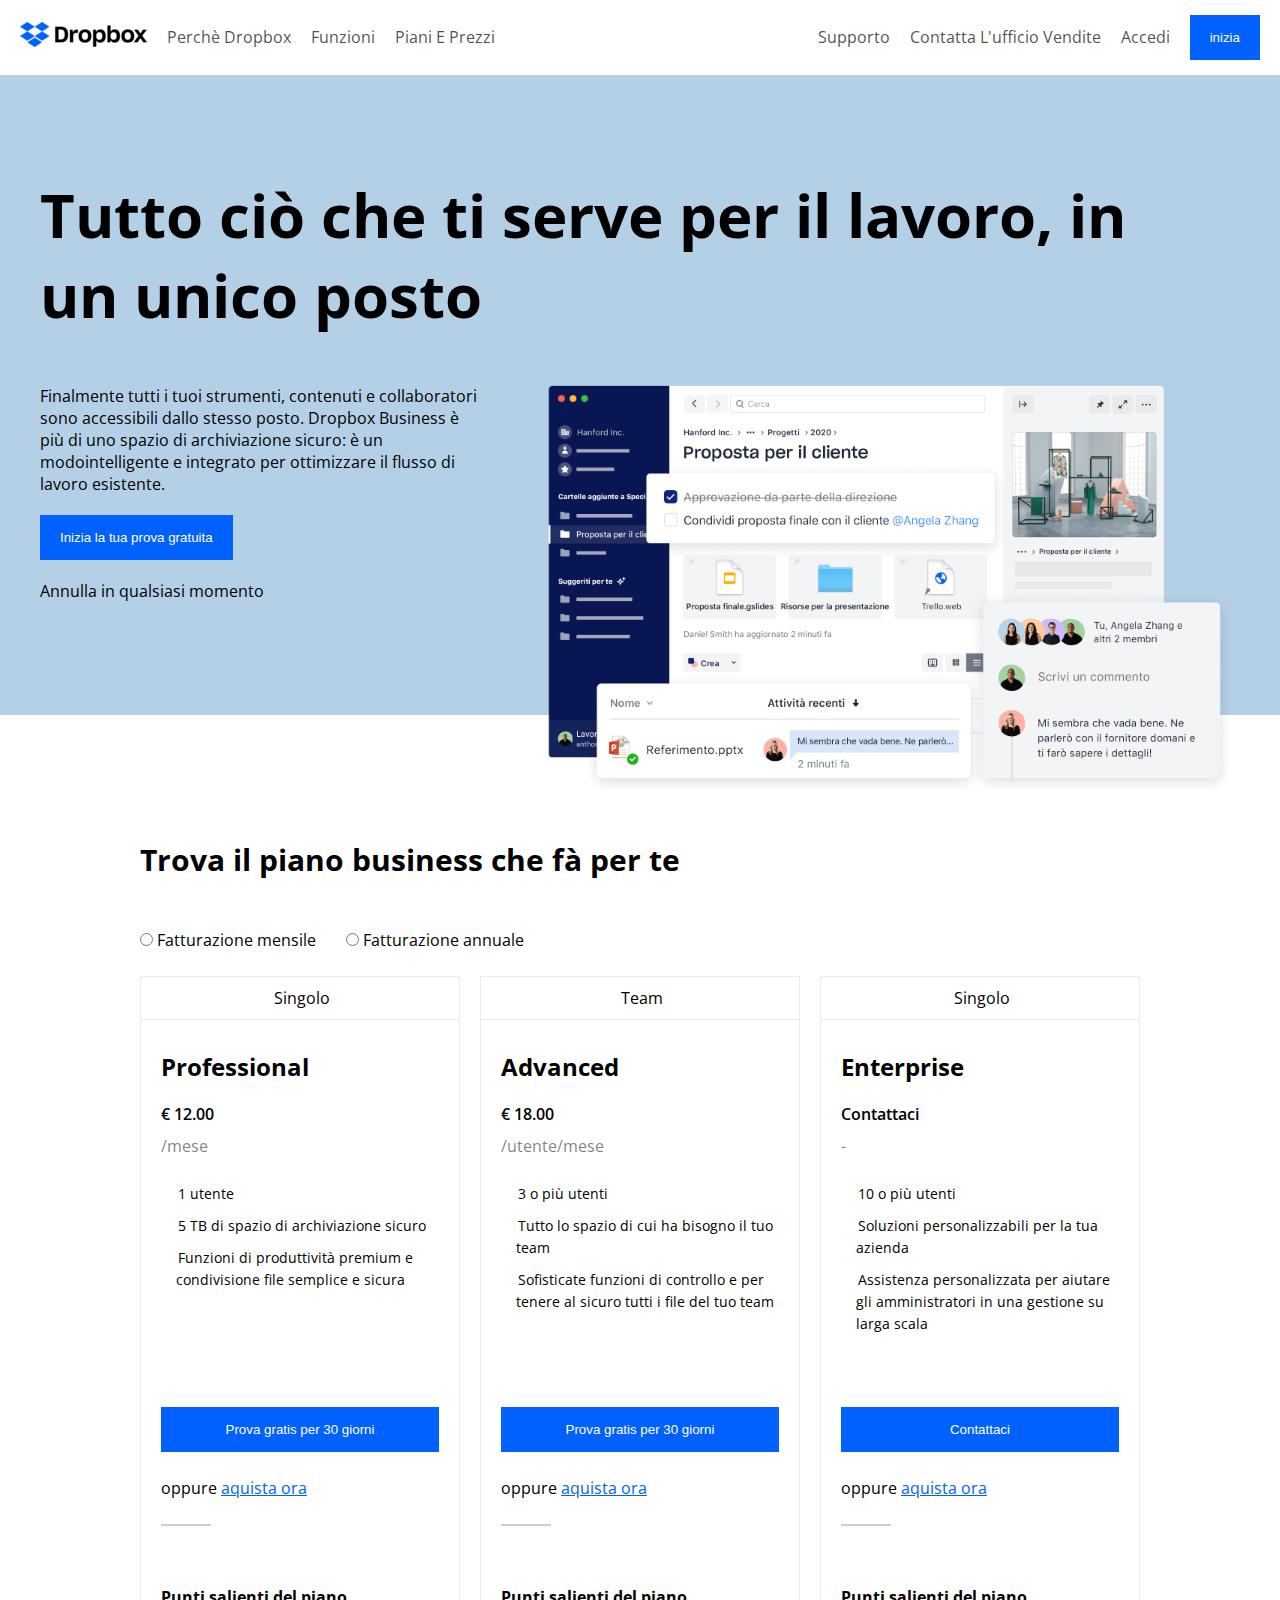
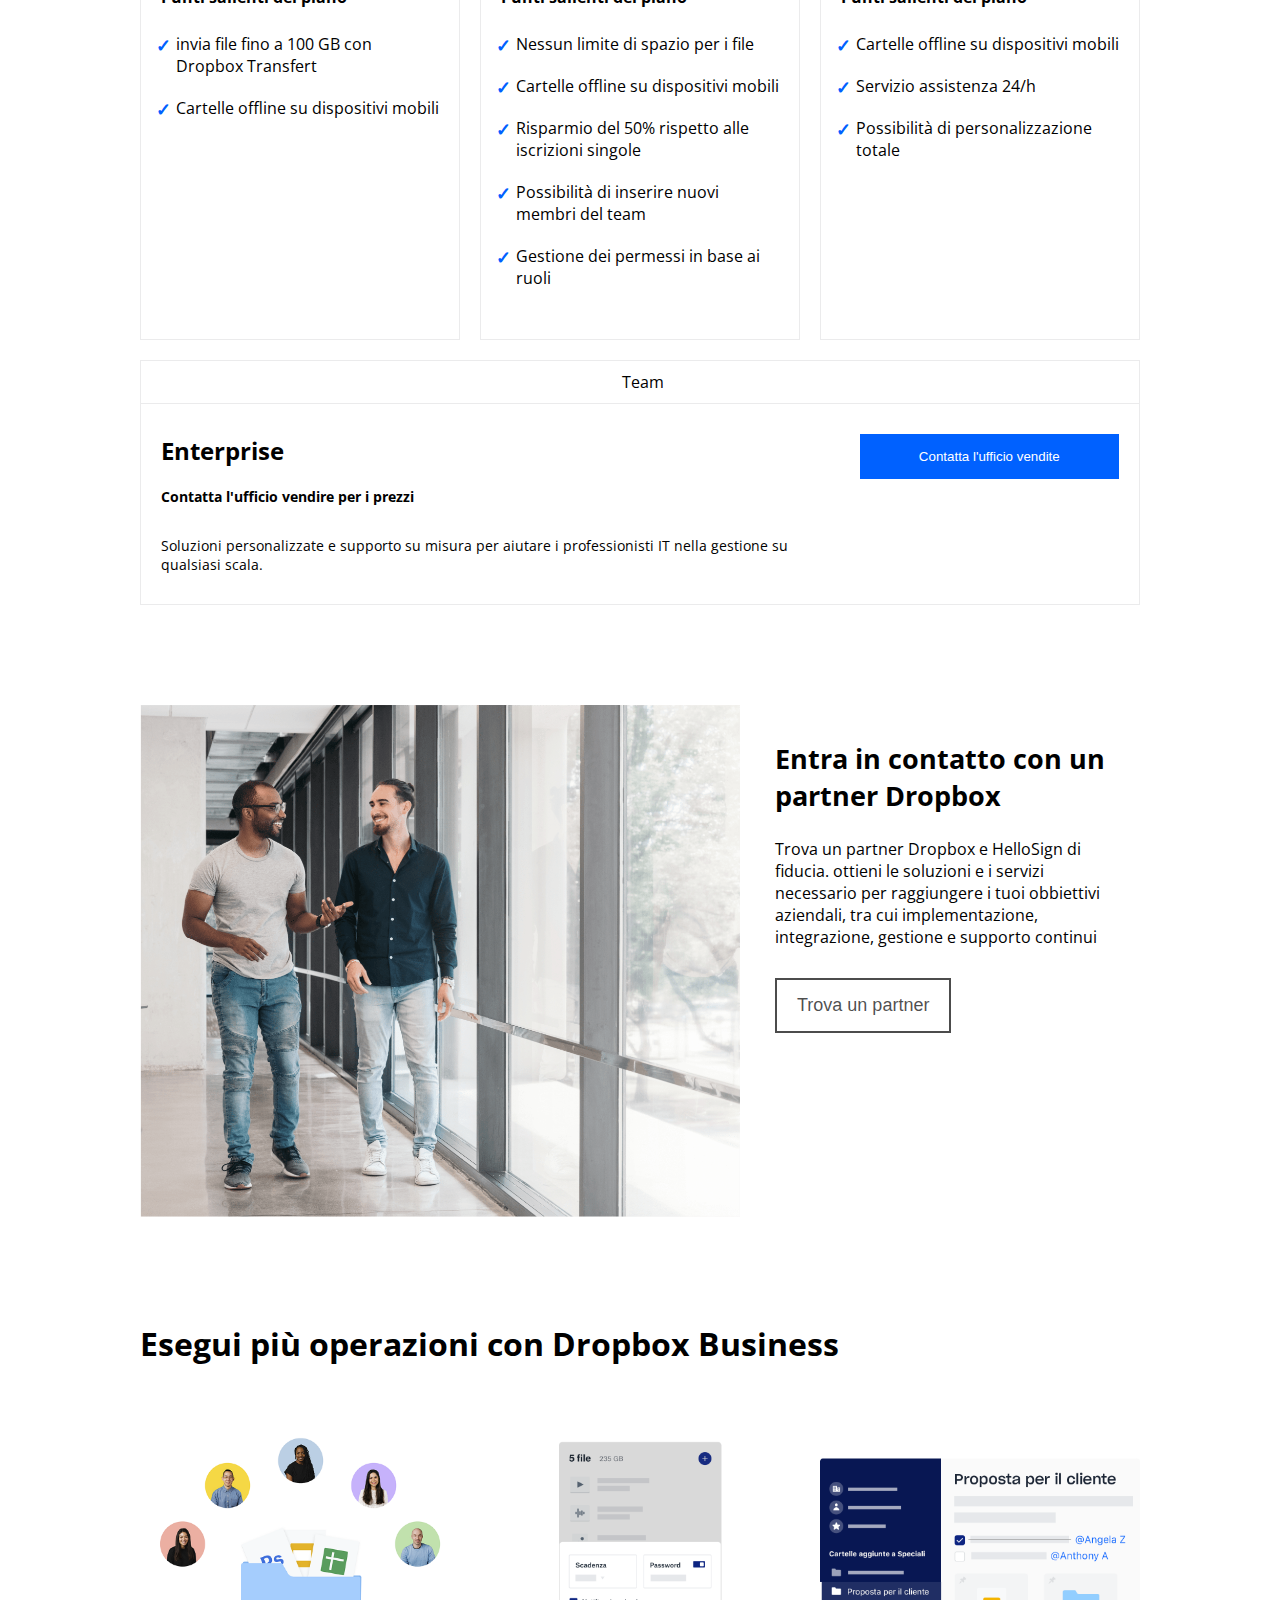
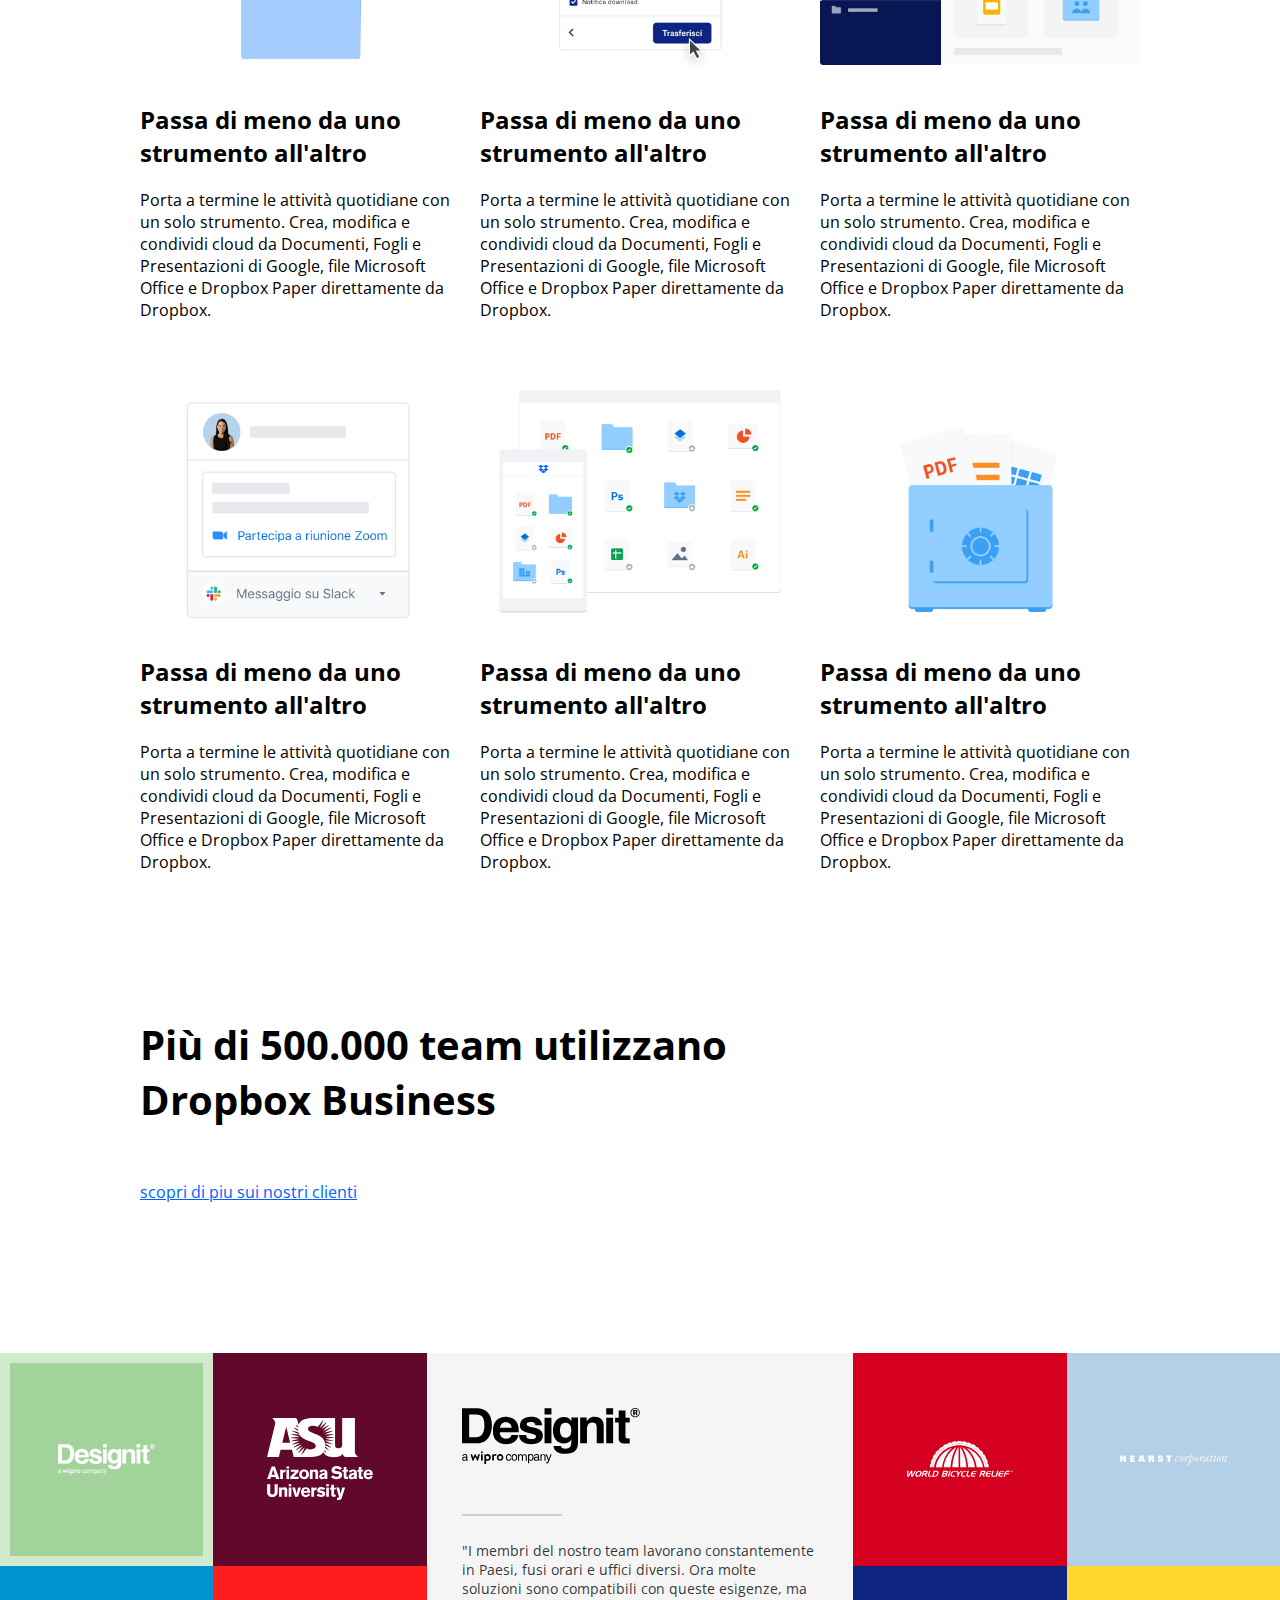
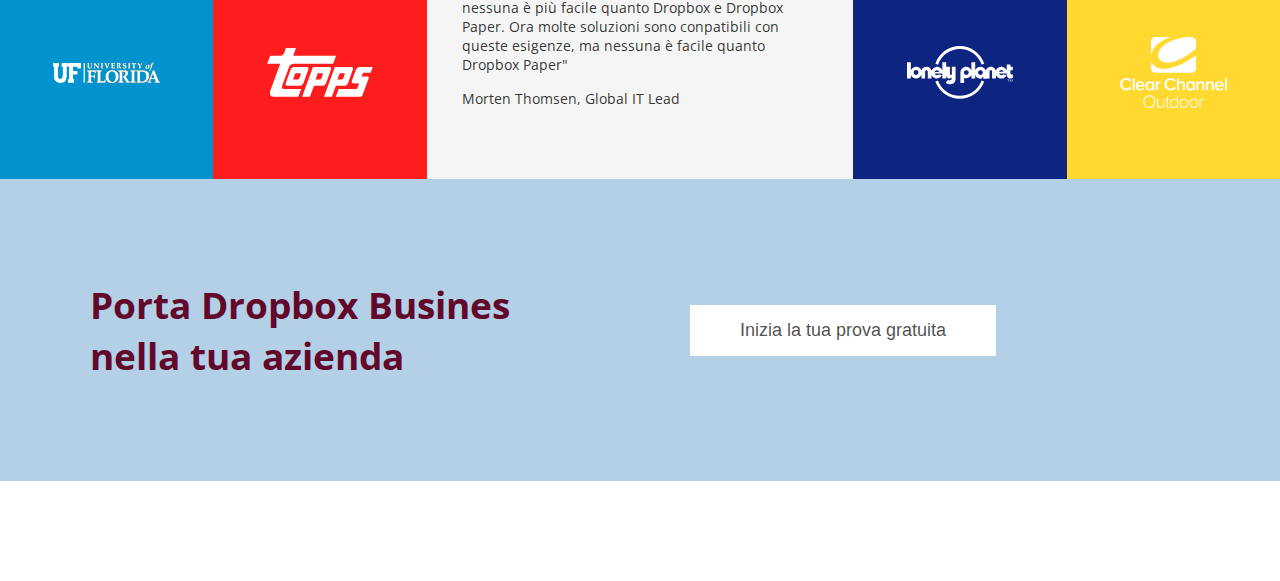
==== index.html @ d7ce4fb0 "end section partners" ====
<!DOCTYPE html>
<html lang="it">
  <head>
    <!--google font open sans 400/500/700-->
    <link rel="preconnect" href="https://fonts.googleapis.com" />
    <link rel="preconnect" href="https://fonts.gstatic.com" crossorigin />
    <link
      href="https://fonts.googleapis.com/css2?family=Open+Sans:wght@400;500;700&display=swap"
      rel="stylesheet"
    />
    <meta charset="UTF-8" />
    <meta http-equiv="X-UA-Compatible" content="IE=edge" />
    <meta name="viewport" content="width=device-width, initial-scale=1.0" />
    <title>Dropbox</title>
    <!--font awesome-->
    <link
      rel="stylesheet"
      href="https://cdnjs.cloudflare.com/ajax/libs/font-awesome/6.4.0/css/all.min.css"
      integrity="sha512-iecdLmaskl7CVkqkXNQ/ZH/XLlvWZOJyj7Yy7tcenmpD1ypASozpmT/E0iPtmFIB46ZmdtAc9eNBvH0H/ZpiBw=="
      crossorigin="anonymous"
      referrerpolicy="no-referrer"
    />
    <!--style css-->
    <link rel="stylesheet" href="./css/style.css" />
  </head>
  <body class="debug">
    <header>
      <nav class="page-nav">
        <ul>
          <li>
            <a id="logo" href="#">
              <img src="./img/logo-small.png" alt="logo droapbox" />
            </a>
          </li>
          <li>
            <a href="">perchè Dropbox</a>
          </li>
          <li>
            <a href="">funzioni</a>
          </li>
          <li>
            <a href="">piani e prezzi</a>
          </li>
        </ul>
      </nav>
      <!--end nav page-->
      <nav class="info">
        <ul>
          <li>
            <a href="">supporto</a>
          </li>
          <li>
            <a href="">contatta l'ufficio vendite</a>
          </li>
          <li>
            <a href="">accedi</a>
          </li>
          <li>
            <button class="primary">inizia</button>
          </li>
        </ul>
      </nav>
      <!--end nav support-->
    </header>
    <!--end header-->
    <main>
      <section class="hero">
        <div class="big-container">
          <div class="hero-container">
            <h1 class="title">
              Tutto ciò che ti serve per il lavoro, in un unico posto
            </h1>
            <div class="hero-bottom">
              <div class="left">
                <div class="text">
                  <p>
                    Finalmente tutti i tuoi strumenti, contenuti e collaboratori
                    sono accessibili dallo stesso posto. Dropbox Business è più
                    di uno spazio di archiviazione sicuro: è un modointelligente
                    e integrato per ottimizzare il flusso di lavoro esistente.
                  </p>
                  <button class="primary">Inizia la tua prova gratuita</button>
                  <span> Annulla in qualsiasi momento </span>
                </div>

                <i class="fa-solid fa-arrow-down hero-icon"></i>
              </div>
              <!--hero left-->
              <div class="right">
                <img
                  src="./img/jumbo.png"
                  alt="immagine applicazione Dropbox"
                />
              </div>
              <!--hero right-->
            </div>
            <!--hero buttom-->
          </div>
          <!--hero container-->
        </div>
        <!--big-container-->
      </section>
      <!--end hero section-->

      <section class="offers">
        <div class="small-container">
          <h2>Trova il piano business che fà per te</h2>
          <div class="plans-tipe">
            <div>
              <input type="radio" name="fatturation" id="monthly" />
              <label for="monthly"> Fatturazione mensile </label>
            </div>
            <!--radio container-->
            <div>
              <input type="radio" name="fatturation" id="annual" />
              <label for="annual"> Fatturazione annuale </label>
            </div>
            <!--radio container-->
          </div>
          <!--end plans tipe-->
          <div class="my-row cards">
            <div class="col-1-3 card">
              <div class="col-title">
                <i class="fa-solid fa-user"></i>
                Singolo
              </div>
              <!--end col title-->
              <div class="offer-description">
                <h3>Professional</h3>
                <span class="price">€ 12.00</span>
                <span class="frequency">/mese</span>

                <ul>
                  <li>
                    <i class="fa-solid fa-user"></i>
                    <span>1 utente</span>
                  </li>
                  <li>
                    <i class="fa-solid fa-folder"></i>
                    <span> 5 TB di spazio di archiviazione sicuro </span>
                  </li>
                  <li>
                    <i class="fa-solid fa-share-nodes"></i>
                    <span>
                      Funzioni di produttività premium e condivisione file
                      semplice e sicura
                    </span>
                  </li>
                </ul>
                <!--end dettails list-->
                <button class="primary">Prova gratis per 30 giorni</button>

                <p>
                  oppure
                  <a class="underline" href="#"> aquista ora </a>
                </p>
              </div>
              <!--end offert description-->
              <div class="more-info">
                <h4 class="title-details">Punti salienti del piano</h4>

                <ul>
                  <li>invia file fino a 100 GB con Dropbox Transfert</li>
                  <li>Cartelle offline su dispositivi mobili</li>
                </ul>
                <!--end info list-->
              </div>
              <!--end more info-->
            </div>
            <!--end card-->
            <div class="col-1-3 card">
              <div class="col-title">
                <i class="fa-solid fa-users"></i>
                Team
              </div>
              <!--end col title-->
              <div class="offer-description">
                <h3>Advanced</h3>
                <span class="price">€ 18.00</span>
                <span class="frequency">/utente/mese</span>

                <ul>
                  <li>
                    <i class="fa-solid fa-users"></i>
                    <span>3 o più utenti</span>
                  </li>
                  <li>
                    <i class="fa-solid fa-folder"></i>
                    <span> Tutto lo spazio di cui ha bisogno il tuo team </span>
                  </li>
                  <li>
                    <i class="fa-solid fa-share-nodes"></i>
                    <span>
                      Sofisticate funzioni di controllo e per tenere al sicuro
                      tutti i file del tuo team
                    </span>
                  </li>
                </ul>
                <!--end dettails list-->
                <button class="primary">Prova gratis per 30 giorni</button>

                <p>
                  oppure
                  <a class="underline" href="#"> aquista ora </a>
                </p>
              </div>
              <!--end offert description-->
              <div class="more-info">
                <h4 class="title-details">Punti salienti del piano</h4>

                <ul>
                  <li>Nessun limite di spazio per i file</li>
                  <li>Cartelle offline su dispositivi mobili</li>
                  <li>Risparmio del 50% rispetto alle iscrizioni singole</li>
                  <li>Possibilità di inserire nuovi membri del team</li>
                  <li>Gestione dei permessi in base ai ruoli</li>
                </ul>
                <!--end info list-->
              </div>
              <!--end more info-->
            </div>
            <!--end card-->
            <div class="col-1-3 card">
              <div class="col-title">
                <i class="fa-solid fa-user"></i>
                Singolo
              </div>
              <!--end col title-->
              <div class="offer-description">
                <h3>Enterprise</h3>
                <span class="price">Contattaci</span>
                <span class="frequency">-</span>

                <ul>
                  <li>
                    <i class="fa-solid fa-user"></i>
                    <span>10 o più utenti</span>
                  </li>
                  <li>
                    <i class="fa-solid fa-folder"></i>
                    <span>Soluzioni personalizzabili per la tua azienda </span>
                  </li>
                  <li>
                    <i class="fa-solid fa-share-nodes"></i>
                    <span>
                      Assistenza personalizzata per aiutare gli amministratori
                      in una gestione su larga scala
                    </span>
                  </li>
                </ul>
                <!--end dettails list-->
                <button class="primary">Contattaci</button>

                <p>
                  oppure
                  <a class="underline" href="#"> aquista ora </a>
                </p>
              </div>
              <!--end offert description-->
              <div class="more-info">
                <h4 class="title-details">Punti salienti del piano</h4>

                <ul>
                  <li>Cartelle offline su dispositivi mobili</li>
                  <li>Servizio assistenza 24/h</li>
                  <li>Possibilità di personalizzazione totale</li>
                </ul>
                <!--end info list-->
                <p></p>
                <p></p>
              </div>
              <!--end more info-->
            </div>
            <!--end card-->

            <div class="col-full card">
              <div class="col-title">
                <i class="fa-solid fa-users"></i>
                Team
              </div>
              <!--end col title-->
              <div class="content-container">
                <div class="card-left">
                  <h3>Enterprise</h3>
                  <h4>Contatta l'ufficio vendire per i prezzi</h4>
                  <p>
                    Soluzioni personalizzate e supporto su misura per aiutare i
                    professionisti IT nella gestione su qualsiasi scala.
                  </p>
                </div>
                <!--end card left-->
                <div class="card-right">
                  <button class="primary">Contatta l'ufficio vendite</button>
                </div>
                <!--end card right-->
              </div>
            </div>
            <!--end full card-->
          </div>
          <!--end my row-->
        </div>
        <!--end small-container-->
      </section>
      <!--end section offers-->

      <section class="contact">
        <div class="small-container flex">
          <div class="left">
            <img
              src="./img/partner.png"
              alt="immagine di due persone chiacchierando in un corridoio "
            />
          </div>
          <div class="right">
            <h2>Entra in contatto con un partner Dropbox</h2>
            <p>
              Trova un partner Dropbox e HelloSign di fiducia. ottieni le
              soluzioni e i servizi necessario per raggiungere i tuoi obbiettivi
              aziendali, tra cui implementazione, integrazione, gestione e
              supporto continui
            </p>
            <button class="secondary">Trova un partner</button>
          </div>
        </div>
        <!--end small container-->
      </section>
      <!--end section contact-->

      <section class="benefits">
        <div class="small-container">
          <h2>Esegui più operazioni con Dropbox Business</h2>
          <div class="my-row">
            <div class="col-1-3">
              <div class="card-top">
                <img src="./img/business-feature-switching-tools.png" alt="" />
              </div>
              <!--end card top-->
              <div class="card-bottom">
                <h3>Passa di meno da uno strumento all'altro</h3>
                <p>
                  Porta a termine le attività quotidiane con un solo strumento.
                  Crea, modifica e condividi cloud da Documenti, Fogli e
                  Presentazioni di Google, file Microsoft Office e Dropbox Paper
                  direttamente da Dropbox.
                </p>
              </div>
              <!--end card bottom-->
            </div>
            <!--end col -->
            <div class="col-1-3">
              <div class="card-top">
                <img src="./img/business-feature-send-files-it.png" alt="" />
              </div>
              <!--end card top-->
              <div class="card-bottom">
                <h3>Passa di meno da uno strumento all'altro</h3>
                <p>
                  Porta a termine le attività quotidiane con un solo strumento.
                  Crea, modifica e condividi cloud da Documenti, Fogli e
                  Presentazioni di Google, file Microsoft Office e Dropbox Paper
                  direttamente da Dropbox.
                </p>
              </div>
              <!--end card bottom-->
            </div>
            <!--end col -->
            <div class="col-1-3">
              <div class="card-top">
                <img src="./img/business-feature-coordinate-it.png" alt="" />
              </div>
              <!--end card top-->
              <div class="card-bottom">
                <h3>Passa di meno da uno strumento all'altro</h3>
                <p>
                  Porta a termine le attività quotidiane con un solo strumento.
                  Crea, modifica e condividi cloud da Documenti, Fogli e
                  Presentazioni di Google, file Microsoft Office e Dropbox Paper
                  direttamente da Dropbox.
                </p>
              </div>
              <!--end card bottom-->
            </div>
            <!--end col -->
            <div class="col-1-3">
              <div class="card-top">
                <img src="./img/business-feature-integrations-it.png" alt="" />
              </div>
              <!--end card top-->
              <div class="card-bottom">
                <h3>Passa di meno da uno strumento all'altro</h3>
                <p>
                  Porta a termine le attività quotidiane con un solo strumento.
                  Crea, modifica e condividi cloud da Documenti, Fogli e
                  Presentazioni di Google, file Microsoft Office e Dropbox Paper
                  direttamente da Dropbox.
                </p>
              </div>
              <!--end card bottom-->
            </div>
            <!--end col -->
            <div class="col-1-3">
              <div class="card-top">
                <img src="./img/business-feature-multi-device.png" alt="" />
              </div>
              <!--end card top-->
              <div class="card-bottom">
                <h3>Passa di meno da uno strumento all'altro</h3>
                <p>
                  Porta a termine le attività quotidiane con un solo strumento.
                  Crea, modifica e condividi cloud da Documenti, Fogli e
                  Presentazioni di Google, file Microsoft Office e Dropbox Paper
                  direttamente da Dropbox.
                </p>
              </div>
              <!--end card bottom-->
            </div>
            <!--end col -->
            <div class="col-1-3">
              <div class="card-top">
                <img src="./img/business-feature-security.png" alt="" />
              </div>
              <!--end card top-->
              <div class="card-bottom">
                <h3>Passa di meno da uno strumento all'altro</h3>
                <p>
                  Porta a termine le attività quotidiane con un solo strumento.
                  Crea, modifica e condividi cloud da Documenti, Fogli e
                  Presentazioni di Google, file Microsoft Office e Dropbox Paper
                  direttamente da Dropbox.
                </p>
              </div>
              <!--end card bottom-->
            </div>
            <!--end col -->
          </div>
          <!--end my row-->
        </div>
        <!--end small container-->
      </section>
      <!--end section benefits-->

      <section class="partners">
        <div class="small-container">
          <h2>Più di 500.000 team utilizzano Dropbox Business</h2>
          <a class="underline" href="#">scopri di piu sui nostri clienti</a>
        </div>
        <div class="partners-container flex">
          <div class="left">
            <div>
              <img src="./img/designit.svg" alt="logo designit" />
            </div>
            <div>
              <img
                src="./img/arizona_state_university.svg"
                alt="logo arizona state university"
              />
            </div>
            <div>
              <img
                src="./img/university_of_florida.svg"
                alt="logo university of florida"
              />
            </div>
            <div>
              <img src="./img/topps.svg" alt="logo topps" />
            </div>
          </div>
          <!--end left-->
          <div class="middle">
            <div class="middle-top">
              <img src="./img/designit.svg" alt="logo designit" />
            </div>
            <!--end middle top-->
            <p>
              "I membri del nostro team lavorano constantemente in Paesi, fusi
              orari e uffici diversi. Ora molte soluzioni sono compatibili con
              queste esigenze, ma nessuna è più facile quanto Dropbox e Dropbox
              Paper. Ora molte soluzioni sono conpatibili con queste esigenze,
              ma nessuna è facile quanto Dropbox Paper"
            </p>
            <p>Morten Thomsen, Global IT Lead</p>
          </div>
          <!--end middle-->
          <div class="right">
            <div>
              <img
                src="./img/world_bicycle_relief.svg"
                alt="logo world bicycle relief"
              />
            </div>
            <div>
              <img src="./img/hearst_corp.svg" alt="logo hearst corp" />
            </div>
            <div>
              <img src="./img/lonely_planet.svg" alt="logo lonely planet " />
            </div>
            <div>
              <img src="./img/clear_channel.svg" alt="logo clear channel" />
            </div>
          </div>
          <!--end right-->
        </div>
        <div class="partners-bottom flex">
          <div class="left">
            <h3>Porta Dropbox Busines nella tua azienda</h3>
          </div>
          <div class="right">
            <button class="tertiary">Inizia la tua prova gratuita</button>
          </div>
        </div>
      </section>
    </main>
    <!--end main-->
  </body>
</html>
---- css/style.css ----
/*------------
Reset
-------------*/
* {
  margin: 0;
  padding: 0;
  box-sizing: border-box;
  -webkit-font-smoothing: antialiased;
  -moz-osx-font-smoothing: grayscale;
}

:root {
  font-size: 62.5%;
}

body {
  font-size: 1.6rem;
  font-family: "Open Sans", sans-serif;
}

/*------------
Generals
-------------*/
.big-container {
  max-width: 120rem;
  margin-inline: auto;
}

.small-container {
  max-width: 100rem;
  margin-inline: auto;
}

.flex {
  display: flex;
}

section:not(section.hero) {
  margin-block: 10rem;
}

button {
  border: none;
  background-color: transparent;
  padding: 1.5rem 2rem;
  color: #fff;
  cursor: pointer;
}

button.primary {
  background-color: #0061ff;
  transition: background-color 500ms ease-in-out;
}

button.secondary {
  color: rgba(0, 0, 0, 0.7);
  border: 0.2rem solid rgba(0, 0, 0, 0.7);
  transition: background-color 500ms ease-in-out, color 500ms ease-in-out;
}

button.tertiary {
  color: rgba(0, 0, 0, 0.7);
  background-color: #fff;
  transition: background-color 500ms ease-in-out, color 500ms ease-in-out;
  font-size: 1.8rem;
}

ul {
  list-style: none;
}

a {
  text-decoration: none;
}

img {
  width: 100%;
}

.underline {
  text-decoration: underline;
  color: #0061ff;
}

.my-row {
  display: flex;
  flex-wrap: wrap;
}

.col-1-3 {
  width: calc(100% / 3);
}

/*------------
Header
-------------*/
header {
  display: flex;
  align-items: center;
  justify-content: space-between;
  background-color: #fff;
}
header > * {
  padding: 1.5rem 2rem;
}

header nav ul {
  display: flex;
  align-items: center;
}

header nav ul li a {
  text-transform: capitalize;
  color: rgba(0, 0, 0, 0.7);
}

header nav ul li + li {
  margin-left: 2rem;
}

/*------------
Main
-------------*/
section.hero {
  background-color: #b4d0e7;
}

section.hero .hero-container {
  position: relative;
  top: 8rem;
}

section.hero .hero-container h1.title {
  font-size: 6rem;
  line-height: 8rem;
  padding-block: 2rem;
  margin-bottom: 3rem;
  padding-right: 5rem;
}

section.hero .hero-container .hero-bottom {
  display: flex;
}

section.hero .hero-container .hero-bottom .left {
  width: 40%;
  padding-right: 4rem;
  display: flex;
  flex-direction: column;
  justify-content: space-between;
}

section.hero .hero-container .hero-bottom .left p {
  margin-bottom: 2rem;
}

section.hero .hero-container .hero-bottom .left span {
  margin-top: 2rem;
  display: block;
  margin-bottom: 2rem;
}

section.hero .hero-container .hero-bottom .left .hero-icon {
  margin-bottom: 10rem;
  font-size: 4rem;
}

section.hero .hero-container .hero-bottom .right {
  width: 60%;
}

/*------------
section offerts 
-------------*/
section.offers h2 {
  font-size: 3rem;
  padding-block: 2.4rem;
}

.offers .plans-tipe {
  display: flex;
}

.offers .plans-tipe > * {
  margin-block: 2.5rem;
}

.offers .plans-tipe div:nth-child(2) {
  margin-left: 3rem;
}

.offers .plans-tipe * {
  cursor: pointer;
}

/*-----------
cards planes
------------*/
.my-row.cards {
  margin-inline: -1rem;
}
.col-1-3.card {
  width: calc((100% / 3) - 2rem);
  margin-inline: 1rem;
  border: 0.1rem solid #ebebec;
}

.col-title {
  text-align: center;
  padding-block: 1rem;
  border-bottom: 0.1rem solid #ebebec;
}

.col-title i {
  margin-right: 0.5rem;
}

.offer-description,
.more-info {
  padding: 3rem 2rem;
}

.offer-description::after {
  content: "";
  width: 5rem;
  height: 0.15rem;
  display: block;
  margin-top: 2.5rem;
  background-color: #ccc;
}

.offer-description h3 {
  font-size: 2.4rem;
  margin-bottom: 2rem;
}

.offer-description > span {
  margin-block: 1rem;
  display: block;
}

.offer-description span.price {
  font-weight: 600;
}

.offer-description span.frequency {
  display: block;
  color: rgba(0, 0, 0, 0.5);
  margin-bottom: 2.5rem;
}

.offer-description ul {
  min-height: 20rem;
}
.offer-description ul li {
  margin-bottom: 1rem;
  position: relative;
  padding-left: 1.5rem;
}

.offer-description ul li i {
  position: absolute;
  top: 0.5rem;
  left: -0.7rem;
}

.offer-description ul li span {
  font-size: 1.4rem;
  padding-left: 0.2rem;
}

.offer-description button.primary {
  margin-block: 2.5rem;
  width: 100%;
}

.more-info .title-details {
  font-weight: 700;
  margin-bottom: 2.5rem;
}

.more-info ul li {
  margin-bottom: 2rem;
  padding-left: 1.5rem;
  position: relative;
}

.more-info ul li::before {
  content: "\2713";
  display: inline-block;
  margin-right: 0.5rem;
  position: absolute;
  left: -0.5rem;
  color: #0061ff;
  font-weight: 700;
  font-size: 1.8rem;
}

/*-----card full-------*/
.col-full.card {
  width: calc(100% - 2rem);
  margin-inline: 1rem;
  margin-top: 2rem;
  border: 0.1rem solid #ebebec;
}

.col-full.card .content-container {
  display: flex;
}

.col-full.card .content-container .card-left,
.col-full.card .content-container .card-right {
  padding: 3rem 2rem;
}

.col-full.card .content-container .card-left {
  width: 70%;
}

.col-full.card .content-container .card-right {
  width: 30%;
}

.col-full.card .content-container .card-right button.primary {
  width: 100%;
}

.card-left h3 {
  font-size: 2.4rem;
  margin-bottom: 2rem;
}

.card-left h4 {
  margin-bottom: 3rem;
  font-size: 1.4rem;
}

.card-left p {
  font-size: 1.4rem;
}

/*------------
Section contact
-------------*/
.contact .left {
  width: 60%;
}

.contact .right {
  width: 40%;
  padding: 3.5rem;
}

.contact .right h2 {
  font-size: 2.7rem;
  padding-bottom: 2.4rem;
}

.contact .right p {
  margin-bottom: 3rem;
}

.contact .right button.secondary {
  font-size: 1.8rem;
}

/*------------
section benefits
-------------*/
.benefits h2 {
  font-size: 3.2rem;
  margin-bottom: 2.4rem;
}
.benefits .my-row {
  margin-inline: -1rem;
}
.benefits .col-1-3 {
  width: calc((100% / 3) - 2rem);
  margin-inline: 1rem;
  margin-top: 3rem;
}

.benefits .col-1-3 .card-bottom h3 {
  margin-block: 2rem;
  font-size: 2.4rem;
}

.benefits .col-1-3 .card-bottom p {
  margin-block: 2rem;
}
/*------------
section partners
-------------*/
.partners h2 {
  max-width: 600px;
  font-size: 4rem;
  padding-block: 2.4rem;
}
.partners a.underline {
  display: inline-block;
  margin-top: 3rem;
}
.partners .partners-container {
  height: calc(100vw / 3);
  margin-top: 15rem;
}

.partners .partners-container > * {
  width: calc(100% / 3);
  height: 100%;
}

.partners .partners-container .left,
.partners .partners-container .right {
  display: flex;
  flex-wrap: wrap;
}

.partners .partners-container .left > *,
.partners .partners-container .right > * {
  width: 50%;
  height: 50%;
  display: flex;
  align-items: center;
  justify-content: center;
}

.partners .partners-container .left img,
.partners .partners-container .right img {
  width: 50%;
  filter: invert(1);
}

.partners .partners-container .middle img {
  width: 50%;
  margin-block: 2rem;
}

.partners .partners-container .middle {
  padding: 3.5rem;
  background-color: #f5f5f5;
}

.partners .partners-container .middle .middle-top::after {
  content: "";
  width: 100px;
  height: 0.15rem;
  margin-block: 2.5rem;
  background-color: #ccc;
  display: block;
}

.partners .partners-container .middle p {
  font-size: 1.4rem;
  margin-bottom: 1.5rem;
  color: rgba(0, 0, 0, 0.8);
}

.partners .partners-container .left div:nth-child(1) {
  background-color: #a2d39b;
  border: 1rem solid #d1e9cd;
}

.partners .partners-container .left div:nth-child(2) {
  background-color: #61082b;
}

.partners .partners-container .left div:nth-child(3) {
  background-color: #0093ce;
}

.partners .partners-container .left div:nth-child(4) {
  background-color: #ff1c1c;
}

.partners .partners-container .right div:nth-child(1) {
  background-color: #d5001f;
}

.partners .partners-container .right div:nth-child(2) {
  background-color: #b4d0e7;
}

.partners .partners-container .right div:nth-child(3) {
  background-color: #0d2481;
}

.partners .partners-container .right div:nth-child(4) {
  background-color: #ffd830;
}

.partners .partners-bottom {
  background-color: #b4d0e7;
}

.partners .partners-bottom > * {
  width: 50%;
  padding: 10rem 5rem;
  display: flex;
  align-items: center;
}

.partners .partners-bottom .left {
  justify-content: flex-end;
  font-size: 3.2rem;
}

.partners .partners-bottom .left h3 {
  max-width: 500px;
  color: #61082b;
}

.partners .partners-bottom .right button.tertiary {
  padding-inline: 5rem;
}

/*------------
Animations / effects
-------------*/
button.primary:hover {
  background-color: #3781f8;
}

button.secondary:hover {
  background-color: rgba(0, 0, 0, 0.7);
  color: #fff;
  border: 0.2rem solid rgba(0, 0, 0, 0.7);
}

button.tertiary:hover {
  background-color: #3781f8;
  color: #fff;
}

header nav ul li a::after {
  content: "";
  width: 0;
  height: 0.2rem;
  position: relative;
  top: 0.8rem;
  display: block;
  background-color: #0061ff;
  transition: width 800ms ease-in-out;
}

header nav ul li:hover a:not(#logo):after {
  width: 100%;
}

/*------------
Debug
-------------*/
/* .debug header {
  border: 1px solid red;
} */
/*
.debug header > * {
  background-color: blueviolet;
} */

/* .debug section.hero {
  height: 60vh;
} */
/* .debug section.hero .big-container {
  border: 1px solid blue;
  min-height: 100%;
}

.debug section.hero .big-container > * {
  border: 1px solid green;
}

.debug section.hero .title {
  font-weight: bold;
}

.debug section.hero .hero-container .hero-bottom > * {
  border: 1px solid black;
} */

/* .debug .benefits .my-row {
  border: 1px solid red;
}

.debug .benefits .my-row .col-1-3 {
  border: 1px solid blue;
}

.debug .benefits .my-row .col-1-3 > * {
  background-color: aqua;
  border: 1px solid green;
} */
/* .debug .partners .partners-container {
  border: 1px solid red;
}

.debug .partners .partners-container > * {
  border: 1px solid green;
}

.debug .partners .partners-container .left > *,
.debug .partners .partners-container .right > * {
  border: 1px solid blue;
  background-color: aqua;
} */
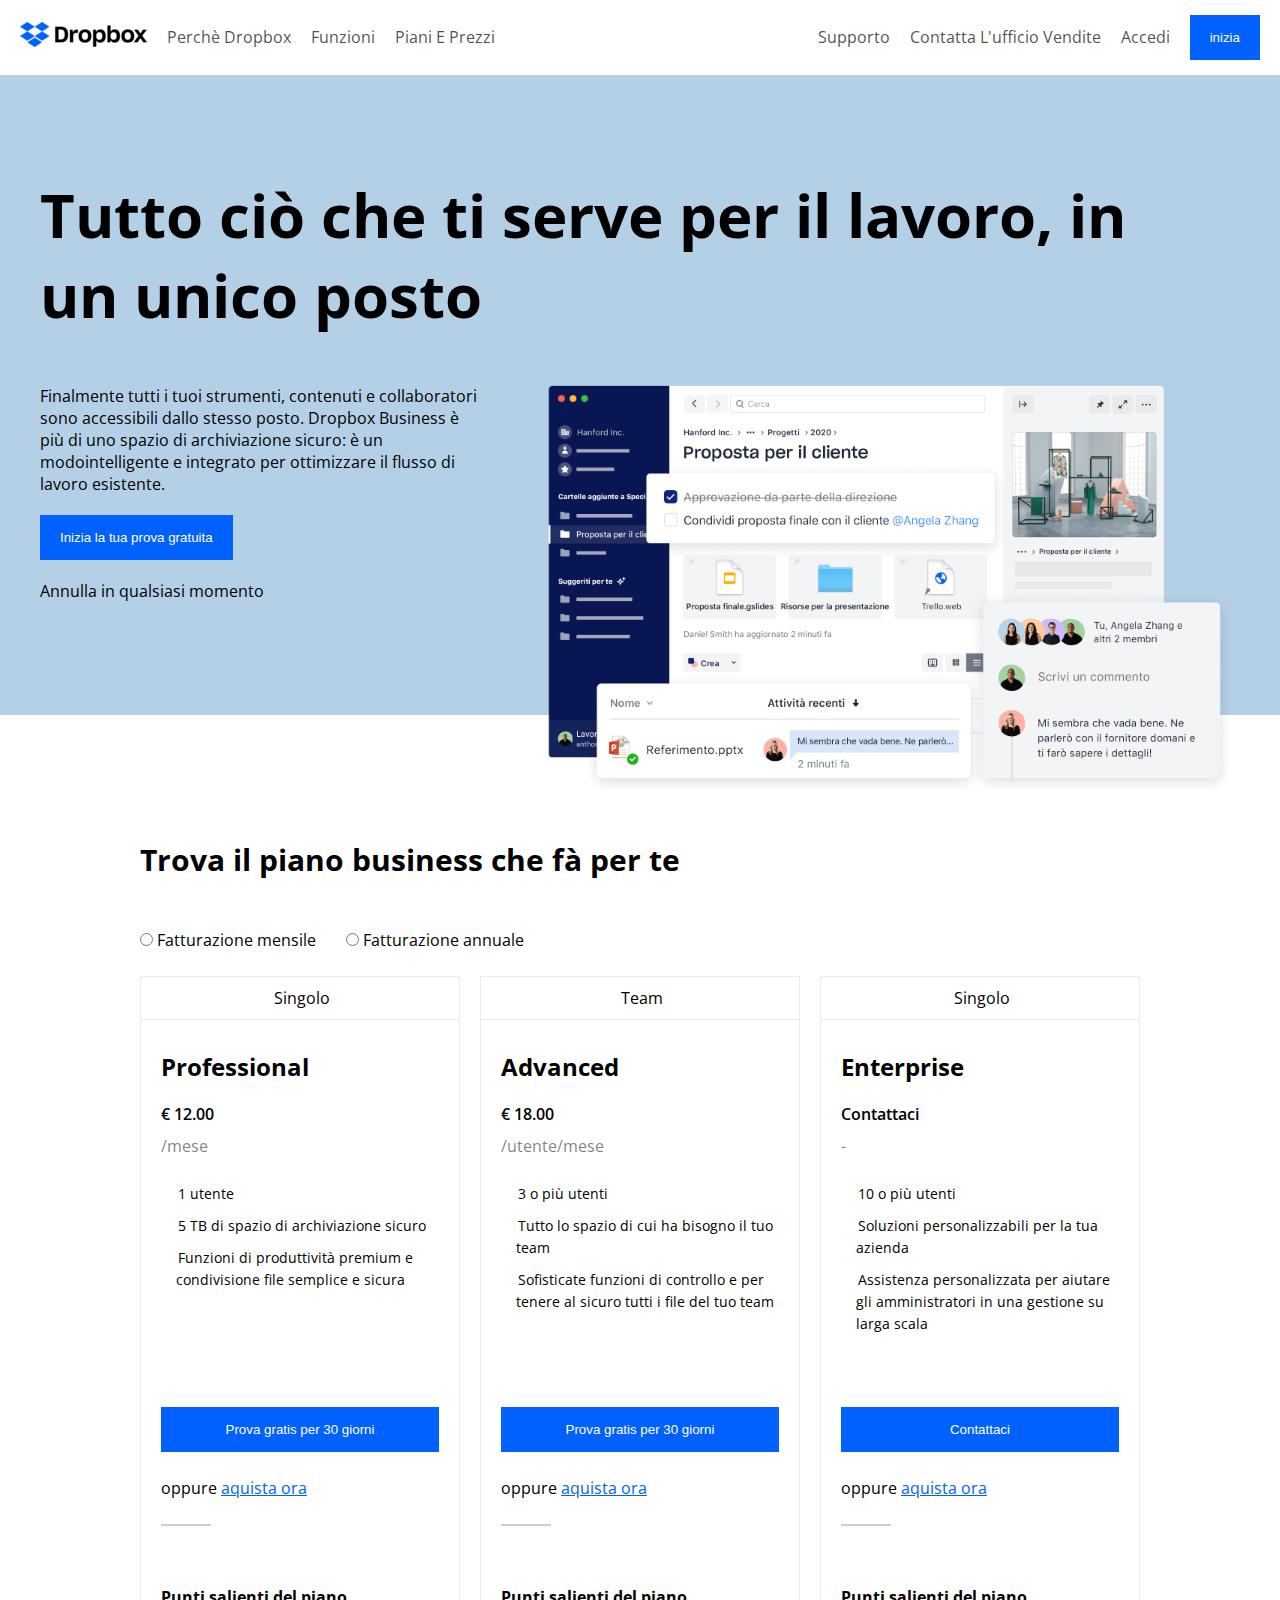
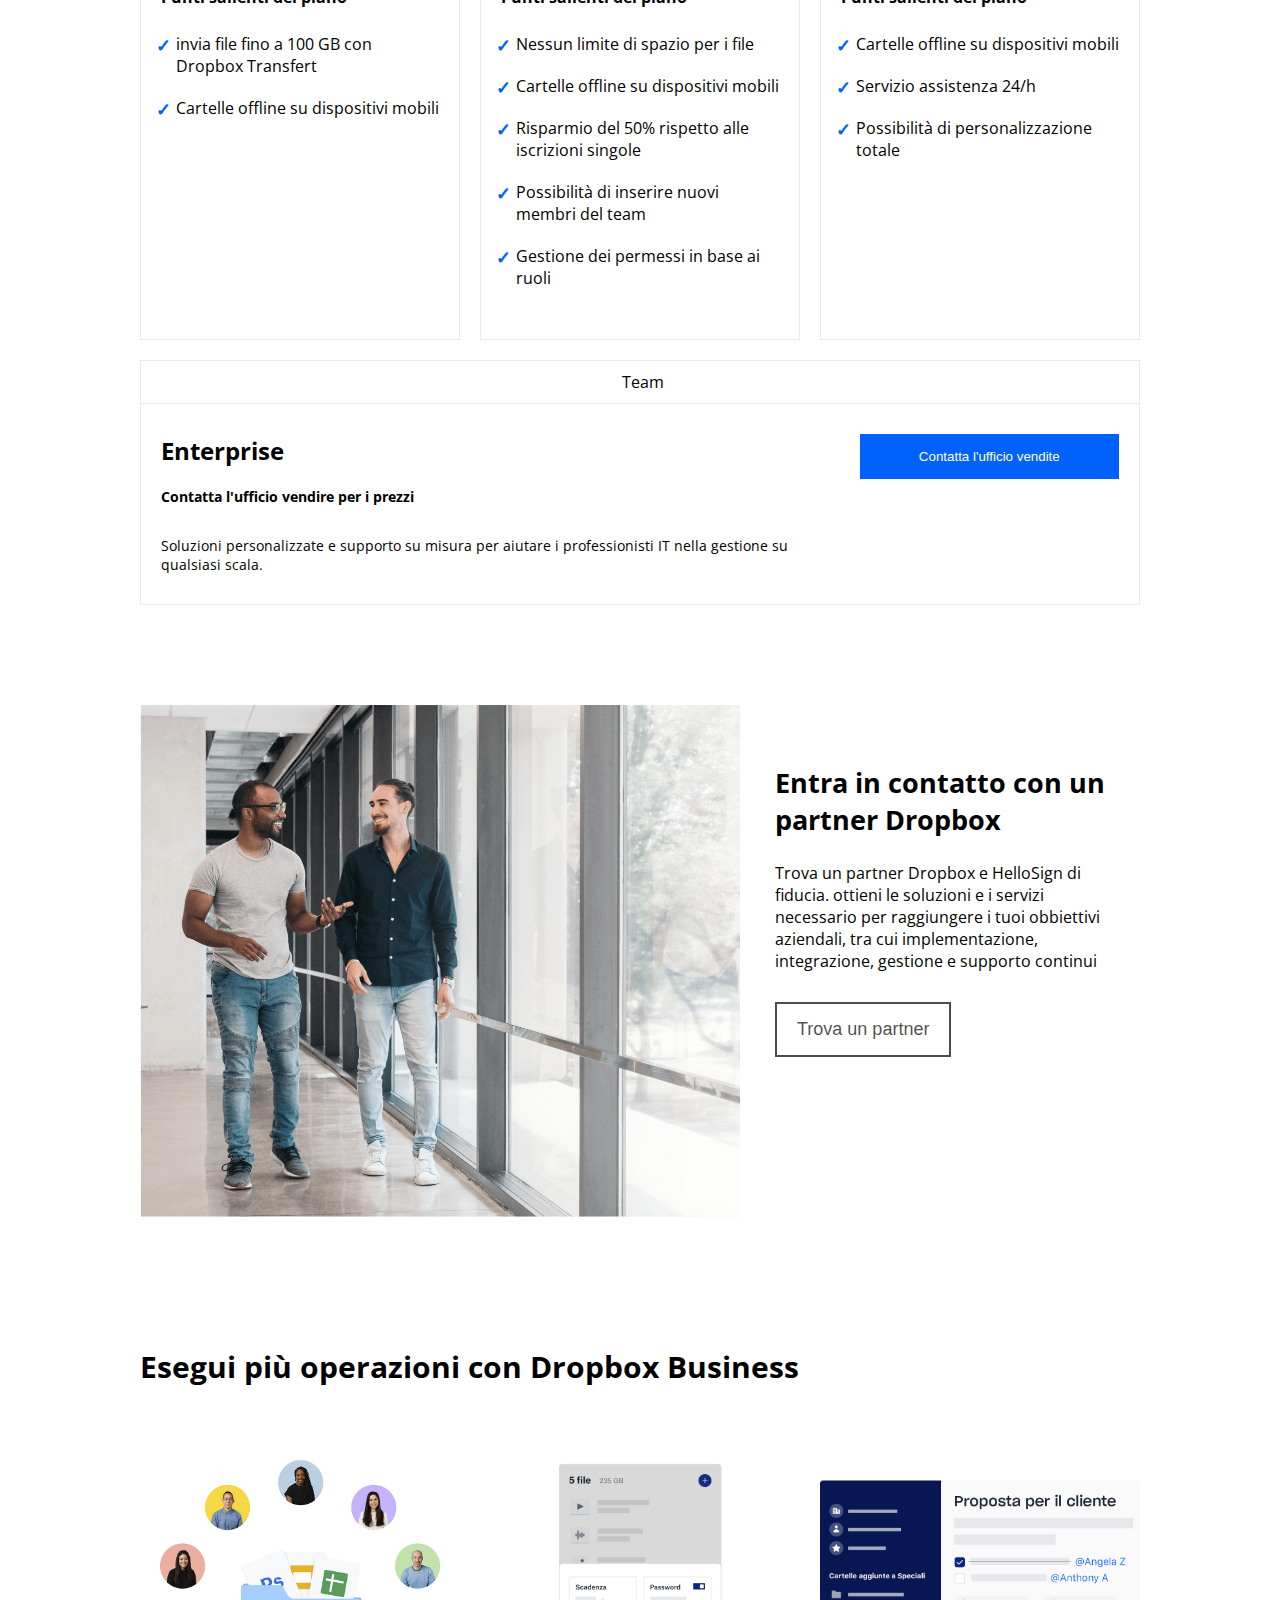
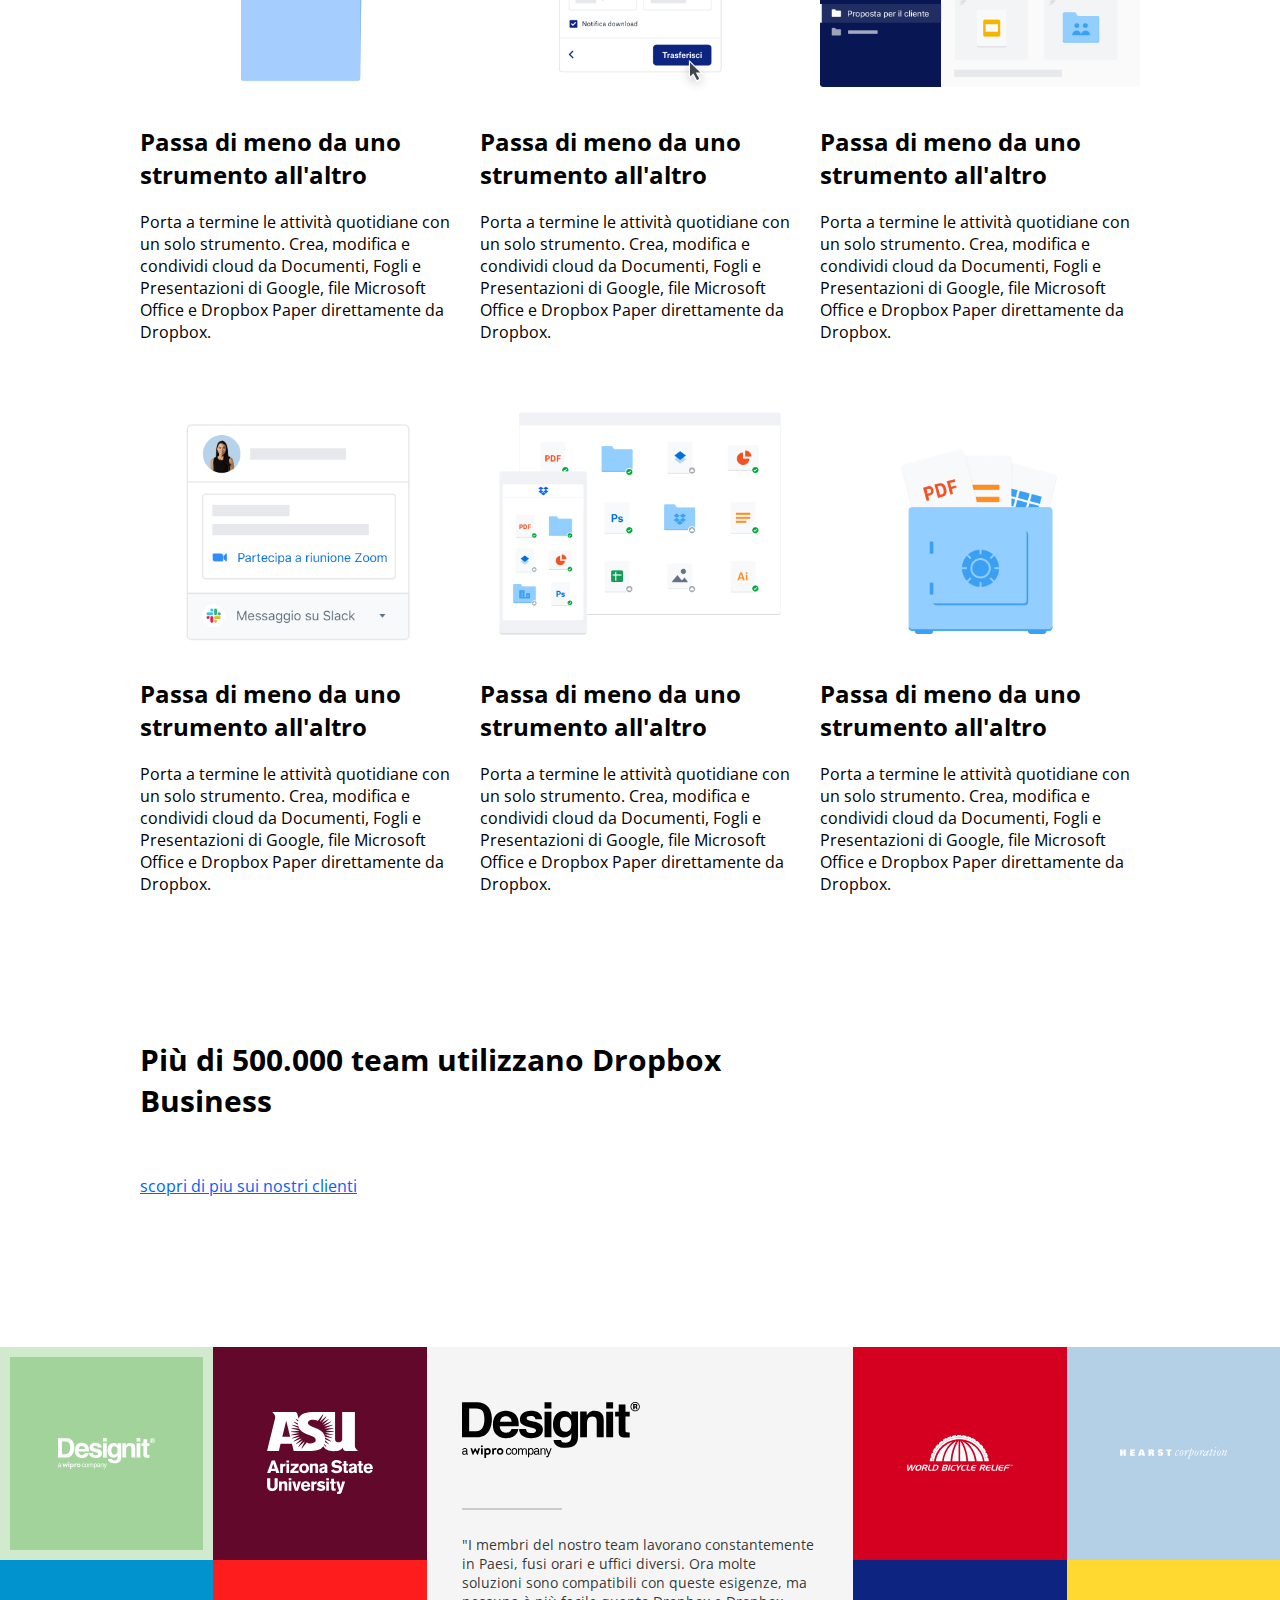
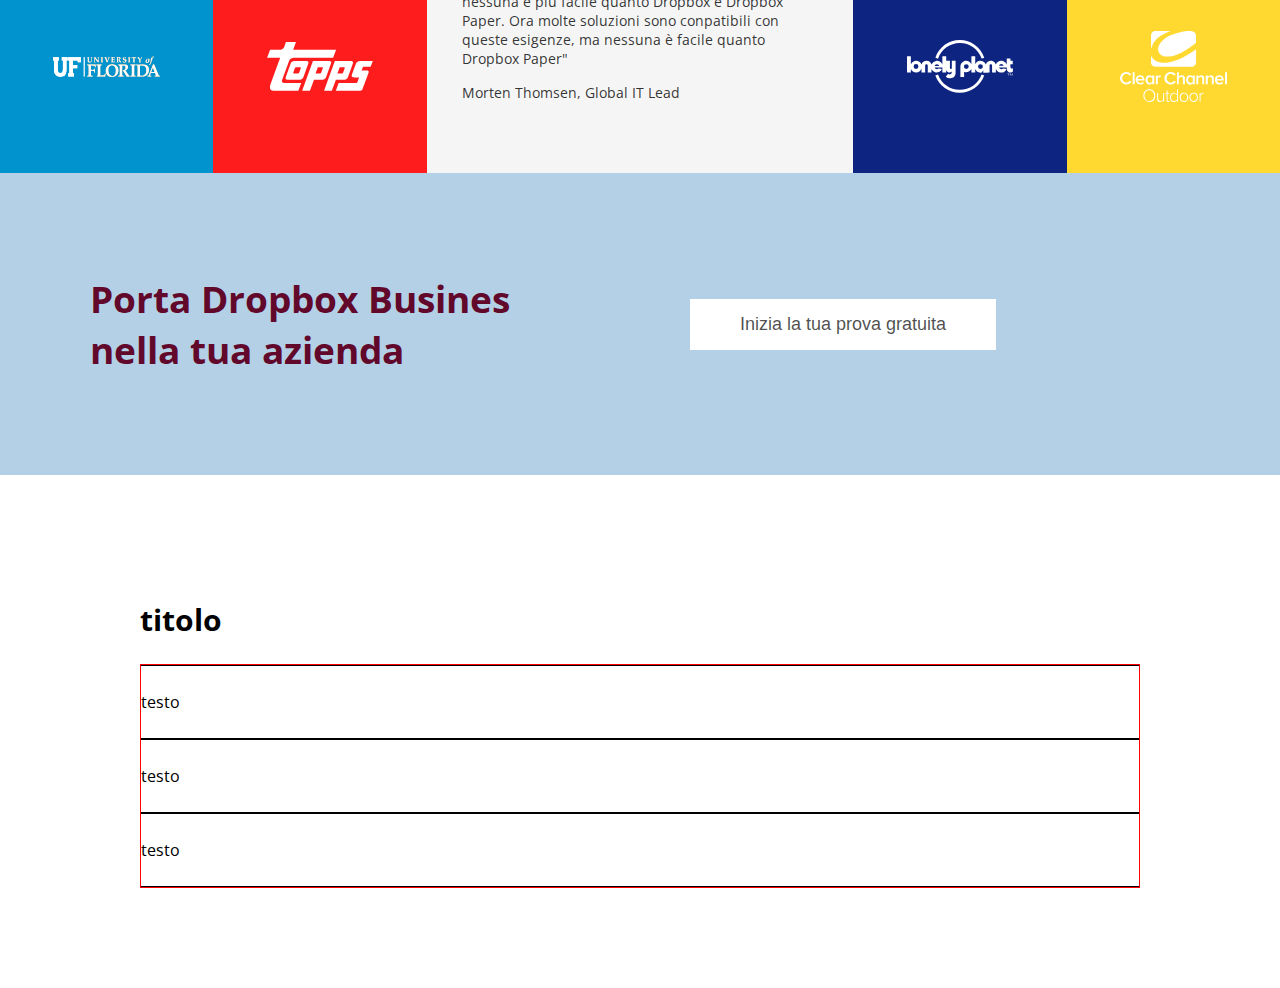
==== commit e1be30c5: "end structure faq section" ====
--- a/index.html
+++ b/index.html
@@ -509,6 +509,33 @@
           </div>
         </div>
       </section>
+      <!--end section partners-->
+
+      <section class="faq">
+        <div class="small-container">
+          <h2>titolo</h2>
+          <div class="questions-list">
+            <div class="question">
+              <span>testo </span>
+              <i class="fa-solid fa-chevron-down"></i>
+            </div>
+            <!--end question-->
+            <div class="question">
+              <span>testo </span>
+              <i class="fa-solid fa-chevron-down"></i>
+            </div>
+            <!--end question-->
+            <div class="question">
+              <span>testo </span>
+              <i class="fa-solid fa-chevron-down"></i>
+            </div>
+            <!--end question-->
+          </div>
+          <!--end questions list-->
+        </div>
+        <!--end small container-->
+      </section>
+      <!--end section faq-->
     </main>
     <!--end main-->
   </body>
--- a/css/style.css
+++ b/css/style.css
@@ -91,6 +91,11 @@
   width: calc(100% / 3);
 }
 
+section h2 {
+  font-size: 3rem;
+  padding-block: 2.4rem;
+}
+
 /*------------
 Header
 -------------*/
@@ -172,11 +177,6 @@
 /*------------
 section offerts 
 -------------*/
-section.offers h2 {
-  font-size: 3rem;
-  padding-block: 2.4rem;
-}
-
 .offers .plans-tipe {
   display: flex;
 }
@@ -367,10 +367,6 @@
 /*------------
 section benefits
 -------------*/
-.benefits h2 {
-  font-size: 3.2rem;
-  margin-bottom: 2.4rem;
-}
 .benefits .my-row {
   margin-inline: -1rem;
 }
@@ -393,8 +389,6 @@
 -------------*/
 .partners h2 {
   max-width: 600px;
-  font-size: 4rem;
-  padding-block: 2.4rem;
 }
 .partners a.underline {
   display: inline-block;
@@ -513,7 +507,18 @@
 .partners .partners-bottom .right button.tertiary {
   padding-inline: 5rem;
 }
-
+/*------------
+section faq
+-------------*/
+.questions-list .question {
+  border-top: 0.1rem solid #000;
+  border-bottom: 0.1rem solid #000;
+  padding-block: 2.5rem;
+  padding-right: 2rem;
+  display: flex;
+  align-items: center;
+  justify-content: space-between;
+}
 /*------------
 Animations / effects
 -------------*/
@@ -603,3 +608,7 @@
   border: 1px solid blue;
   background-color: aqua;
 } */
+
+.debug .questions-list {
+  border: 1px solid red;
+}
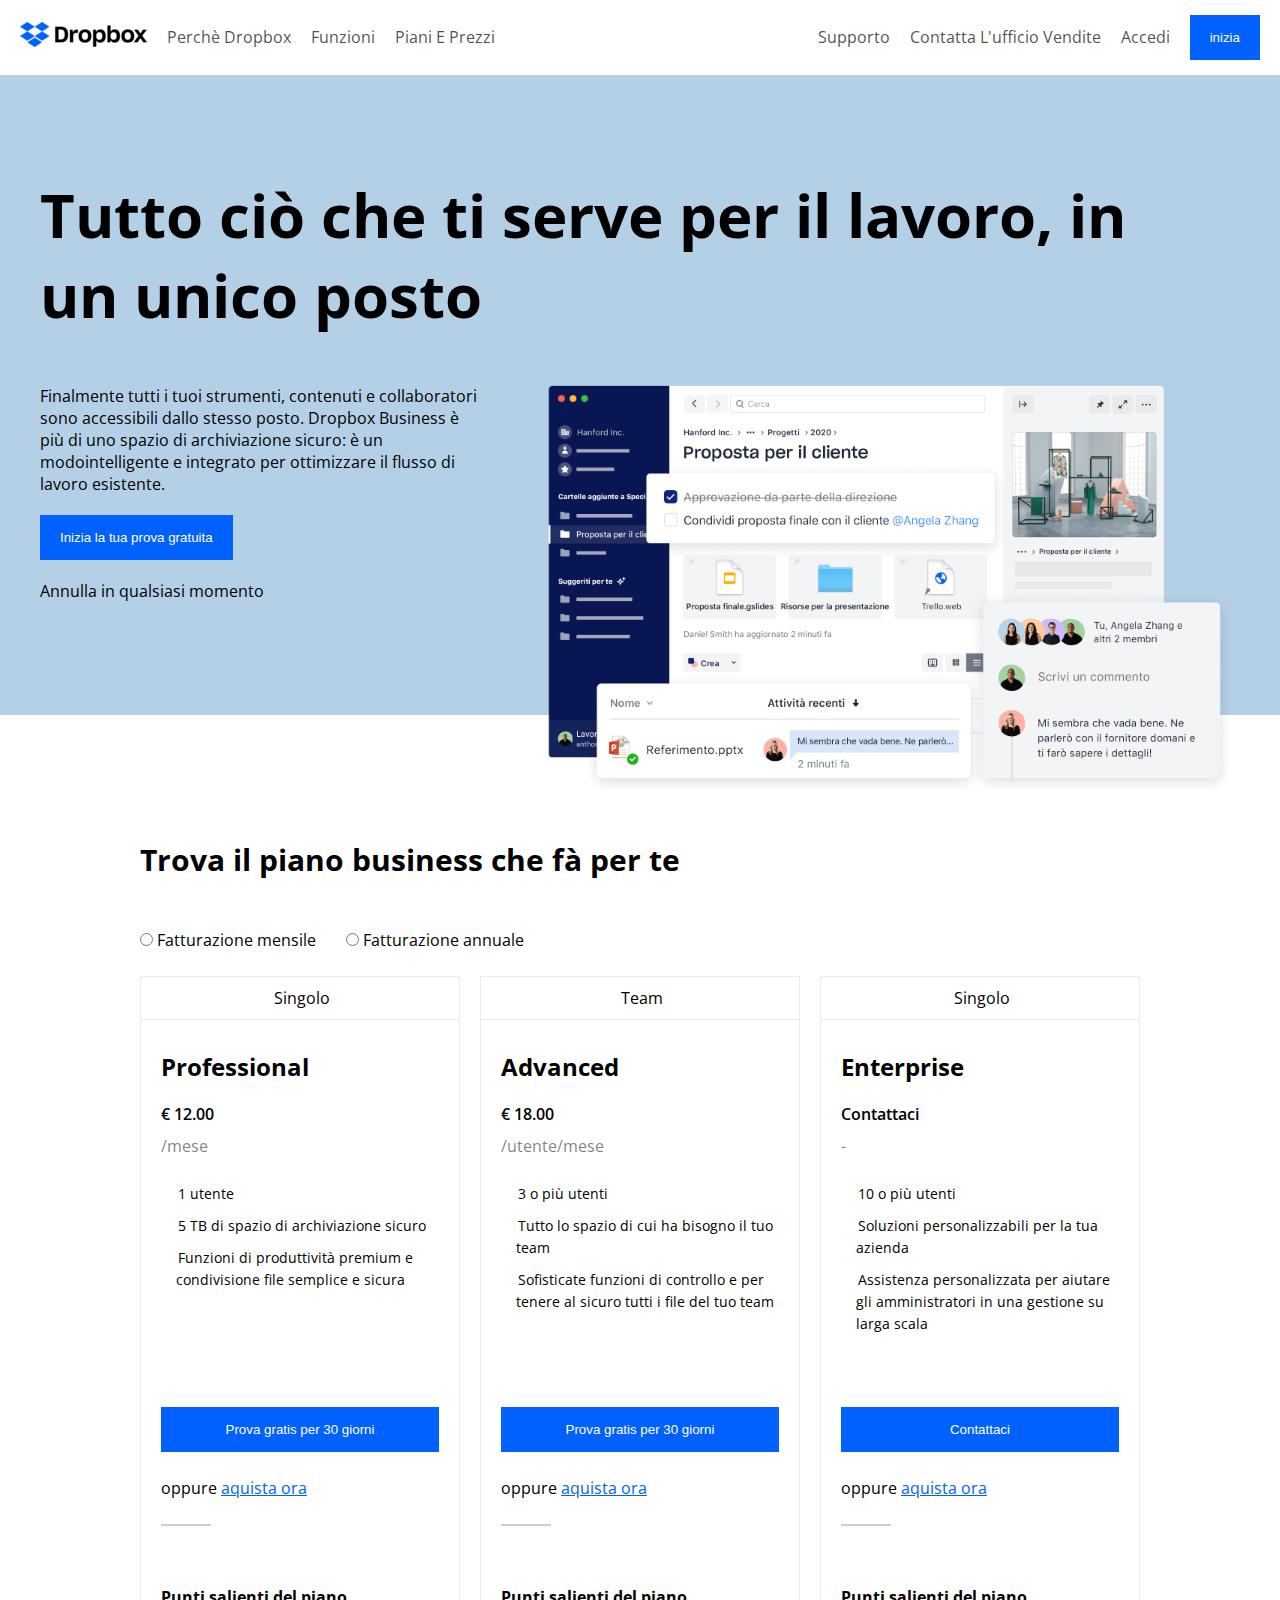
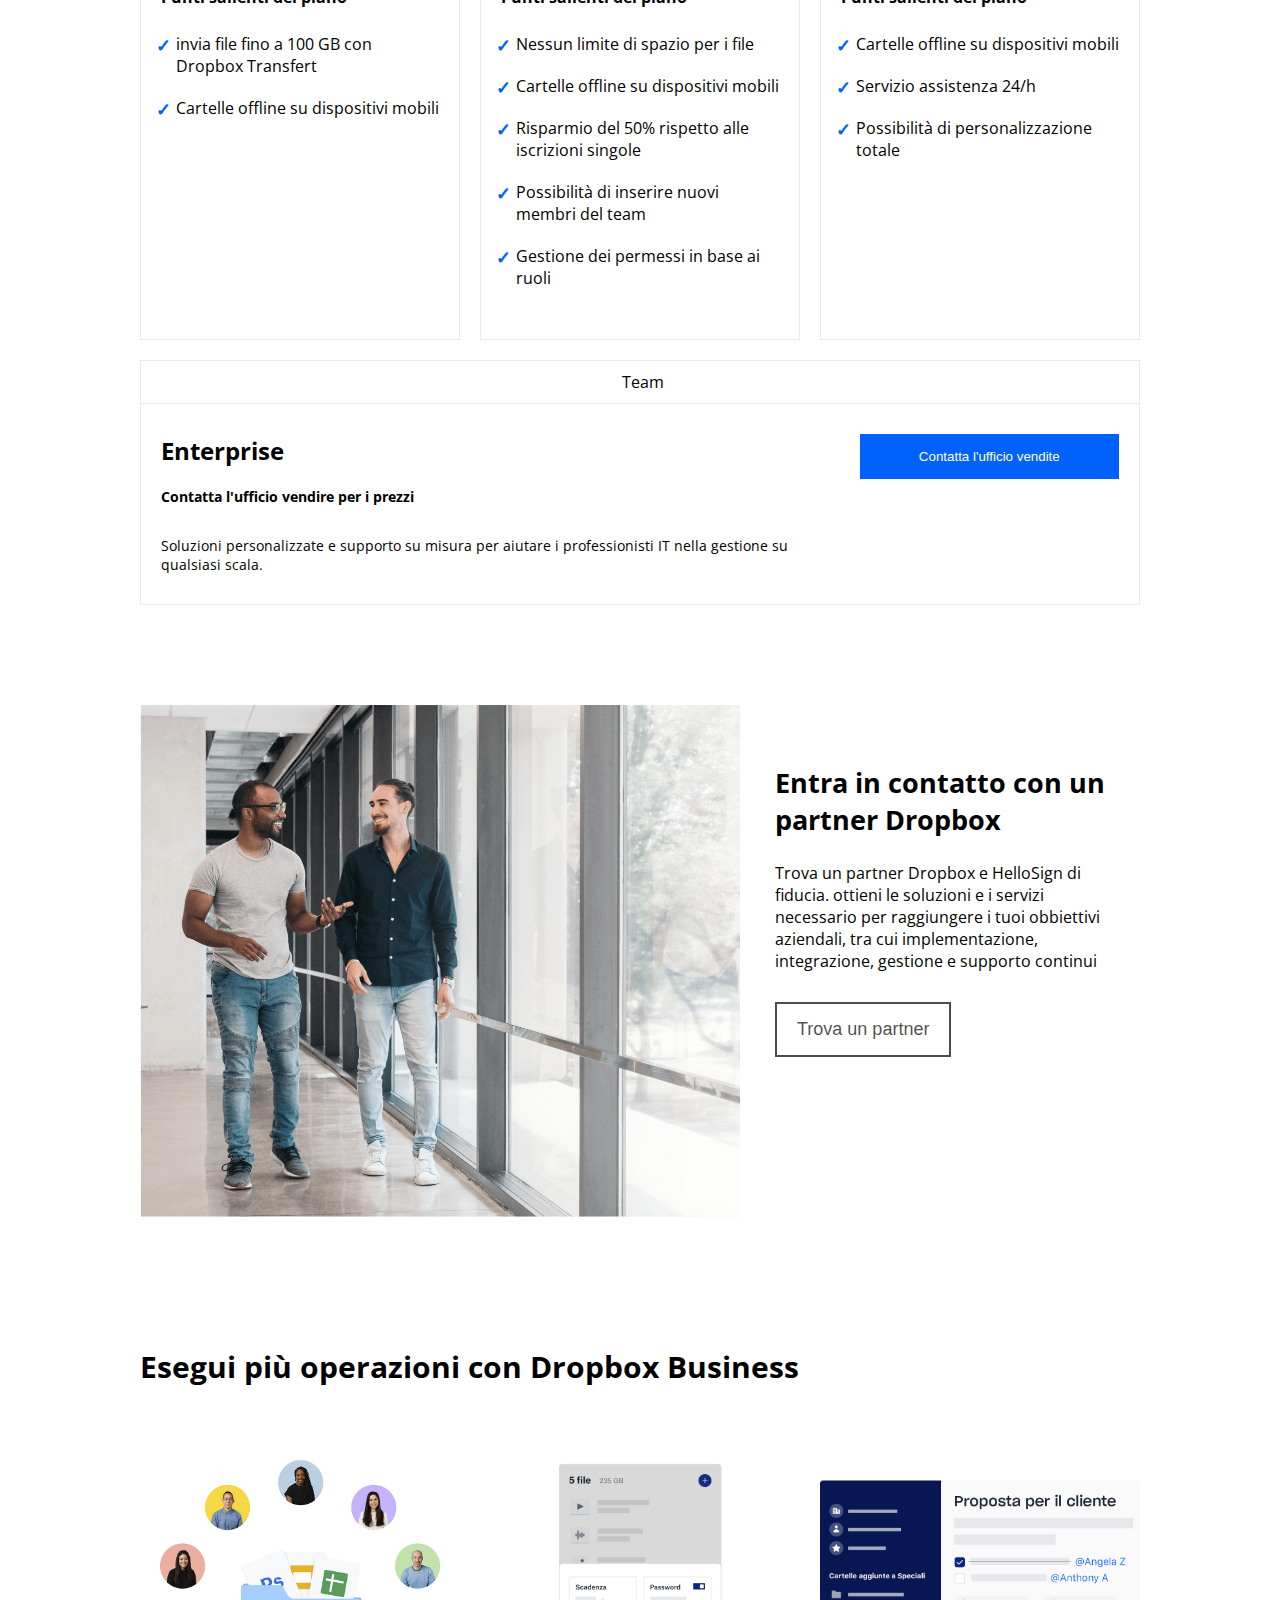
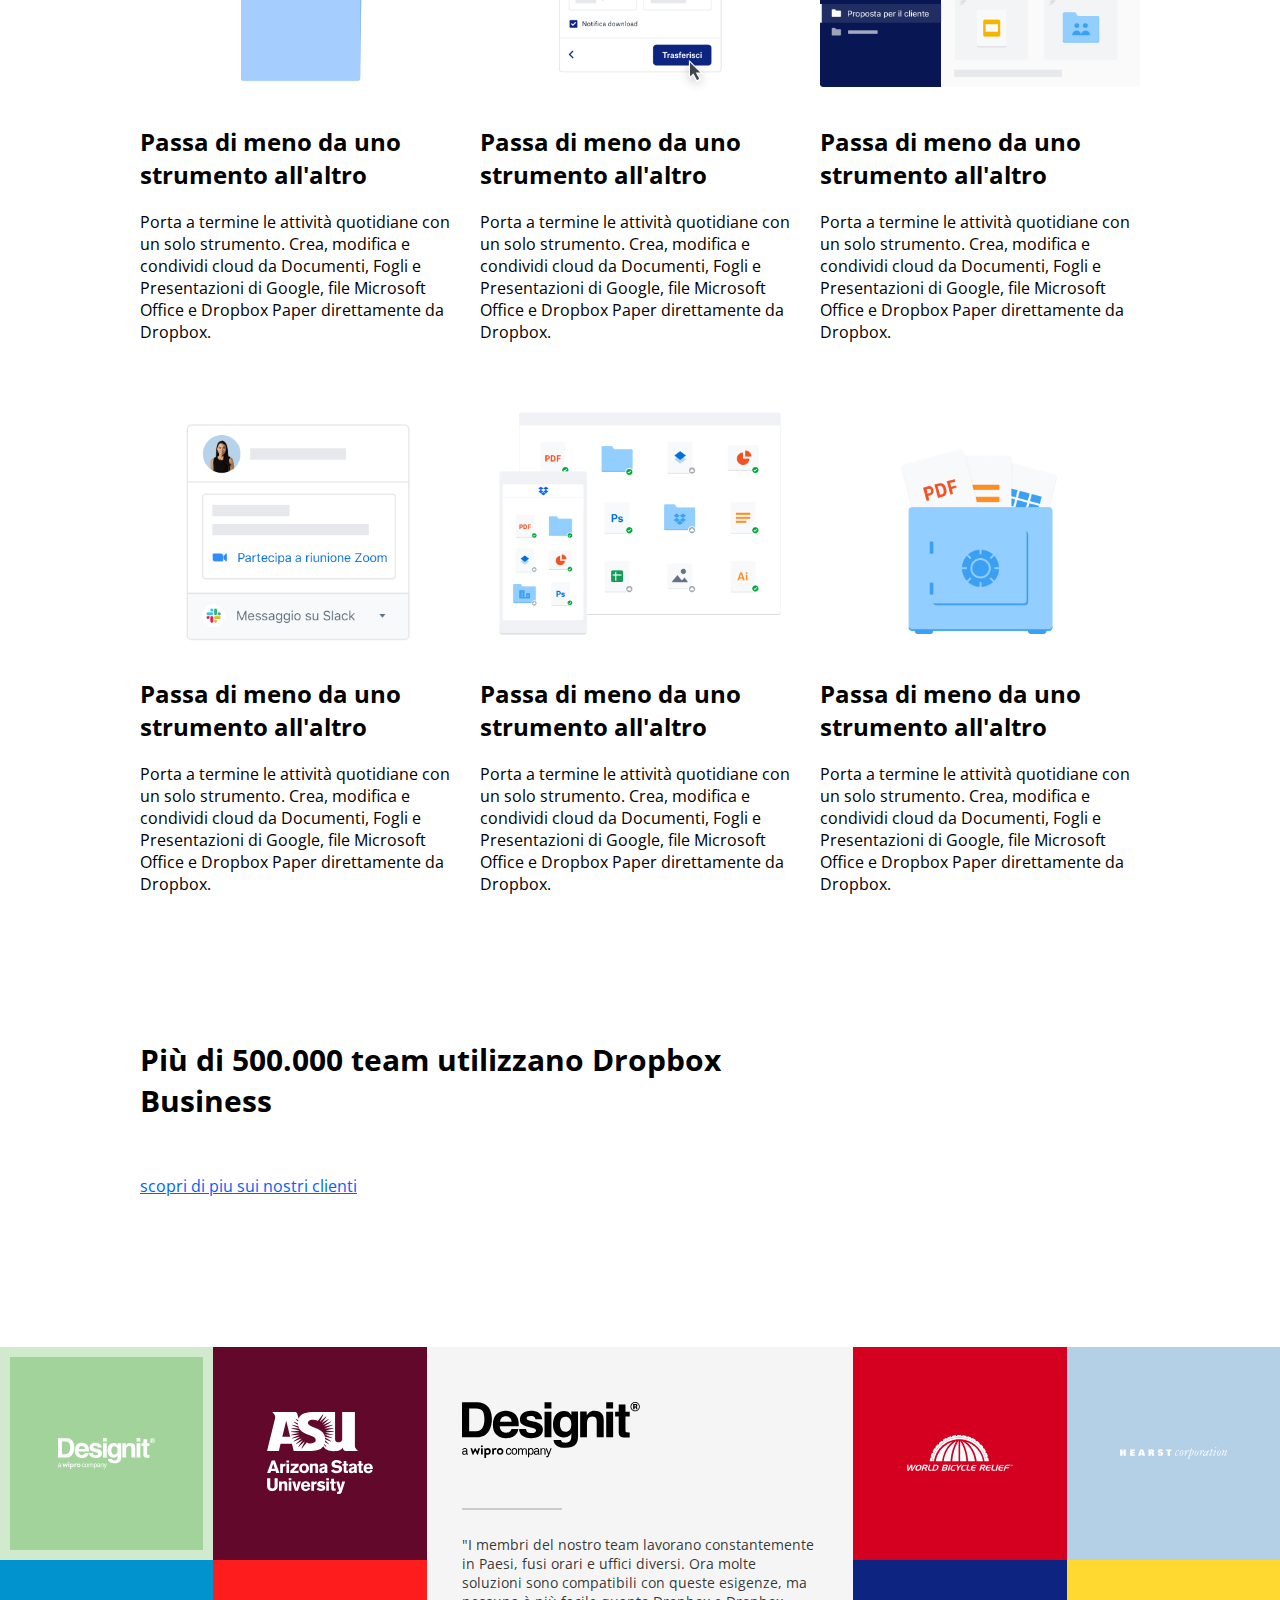
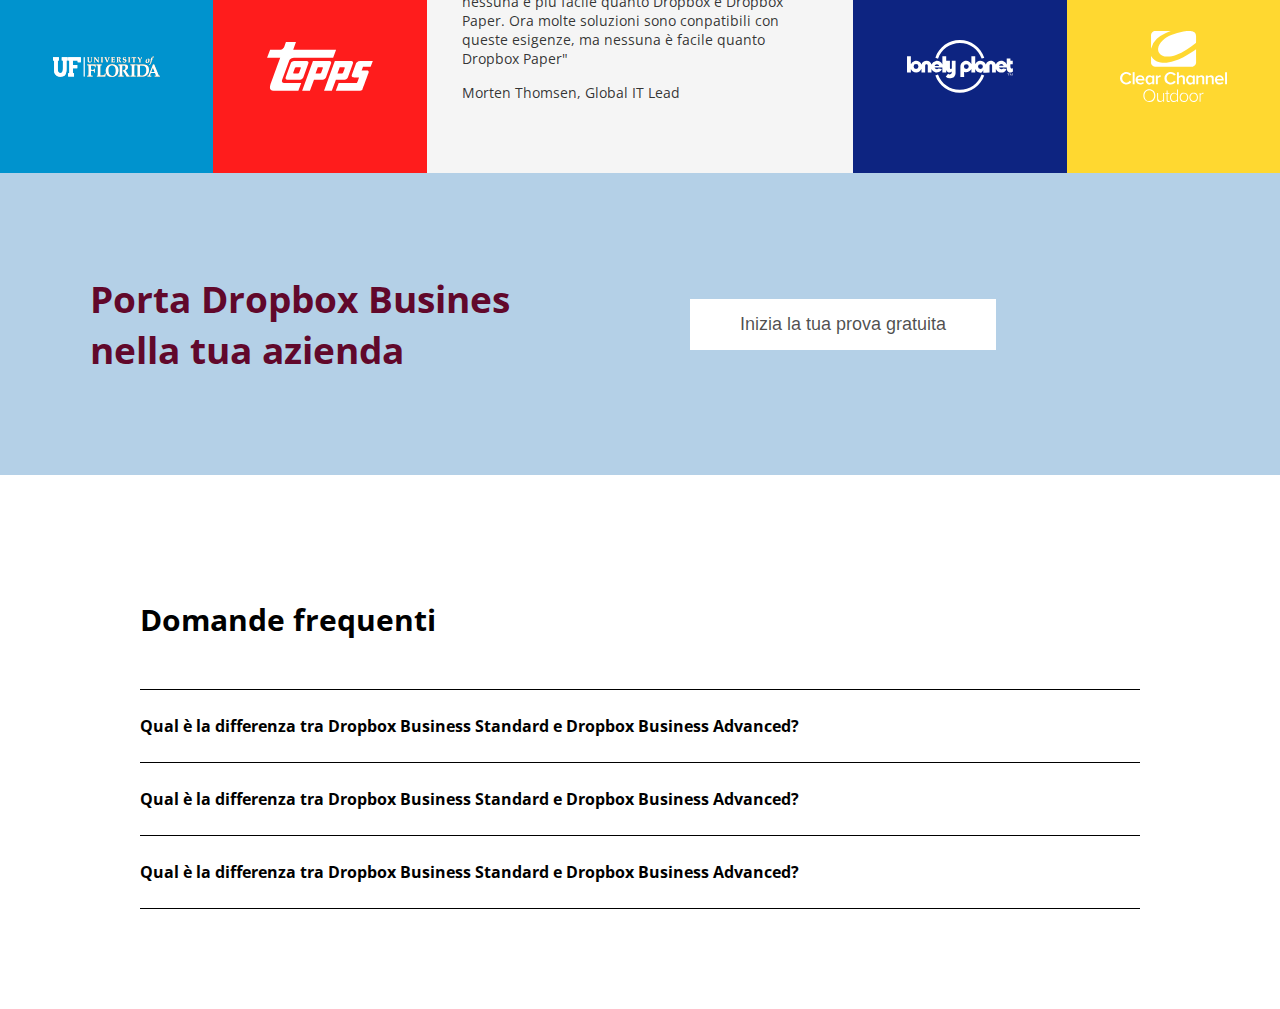
==== commit 583a0358: "end faq section" ====
--- a/index.html
+++ b/index.html
@@ -513,20 +513,29 @@
 
       <section class="faq">
         <div class="small-container">
-          <h2>titolo</h2>
+          <h2>Domande frequenti</h2>
           <div class="questions-list">
             <div class="question">
-              <span>testo </span>
+              <span>
+                Qual è la differenza tra Dropbox Business Standard e Dropbox
+                Business Advanced?
+              </span>
               <i class="fa-solid fa-chevron-down"></i>
             </div>
             <!--end question-->
             <div class="question">
-              <span>testo </span>
+              <span>
+                Qual è la differenza tra Dropbox Business Standard e Dropbox
+                Business Advanced?
+              </span>
               <i class="fa-solid fa-chevron-down"></i>
             </div>
             <!--end question-->
             <div class="question">
-              <span>testo </span>
+              <span>
+                Qual è la differenza tra Dropbox Business Standard e Dropbox
+                Business Advanced?
+              </span>
               <i class="fa-solid fa-chevron-down"></i>
             </div>
             <!--end question-->
--- a/css/style.css
+++ b/css/style.css
@@ -510,14 +510,35 @@
 /*------------
 section faq
 -------------*/
+.questions-list {
+  padding-top: 2.5rem;
+}
+
 .questions-list .question {
+  padding-block: 2.5rem;
+  padding-right: 2rem;
+  display: flex;
+  align-items: center;
+  justify-content: space-between;
+  font-weight: 700;
+}
+
+.questions-list .question i {
+  font-size: 1.2rem;
+}
+
+.questions-list .question:nth-child(1) {
   border-top: 0.1rem solid #000;
   border-bottom: 0.1rem solid #000;
-  padding-block: 2.5rem;
-  padding-right: 2rem;
-  display: flex;
-  align-items: center;
-  justify-content: space-between;
+}
+
+.questions-list .question + .question {
+  border-bottom: 0.1rem solid #000;
+}
+
+.questions-list .question:last-child {
+  border-top: none;
+  border-bottom: 0.1rem solid #000;
 }
 /*------------
 Animations / effects
@@ -608,7 +629,7 @@
   border: 1px solid blue;
   background-color: aqua;
 } */
-
+/* 
 .debug .questions-list {
   border: 1px solid red;
-}
+} */
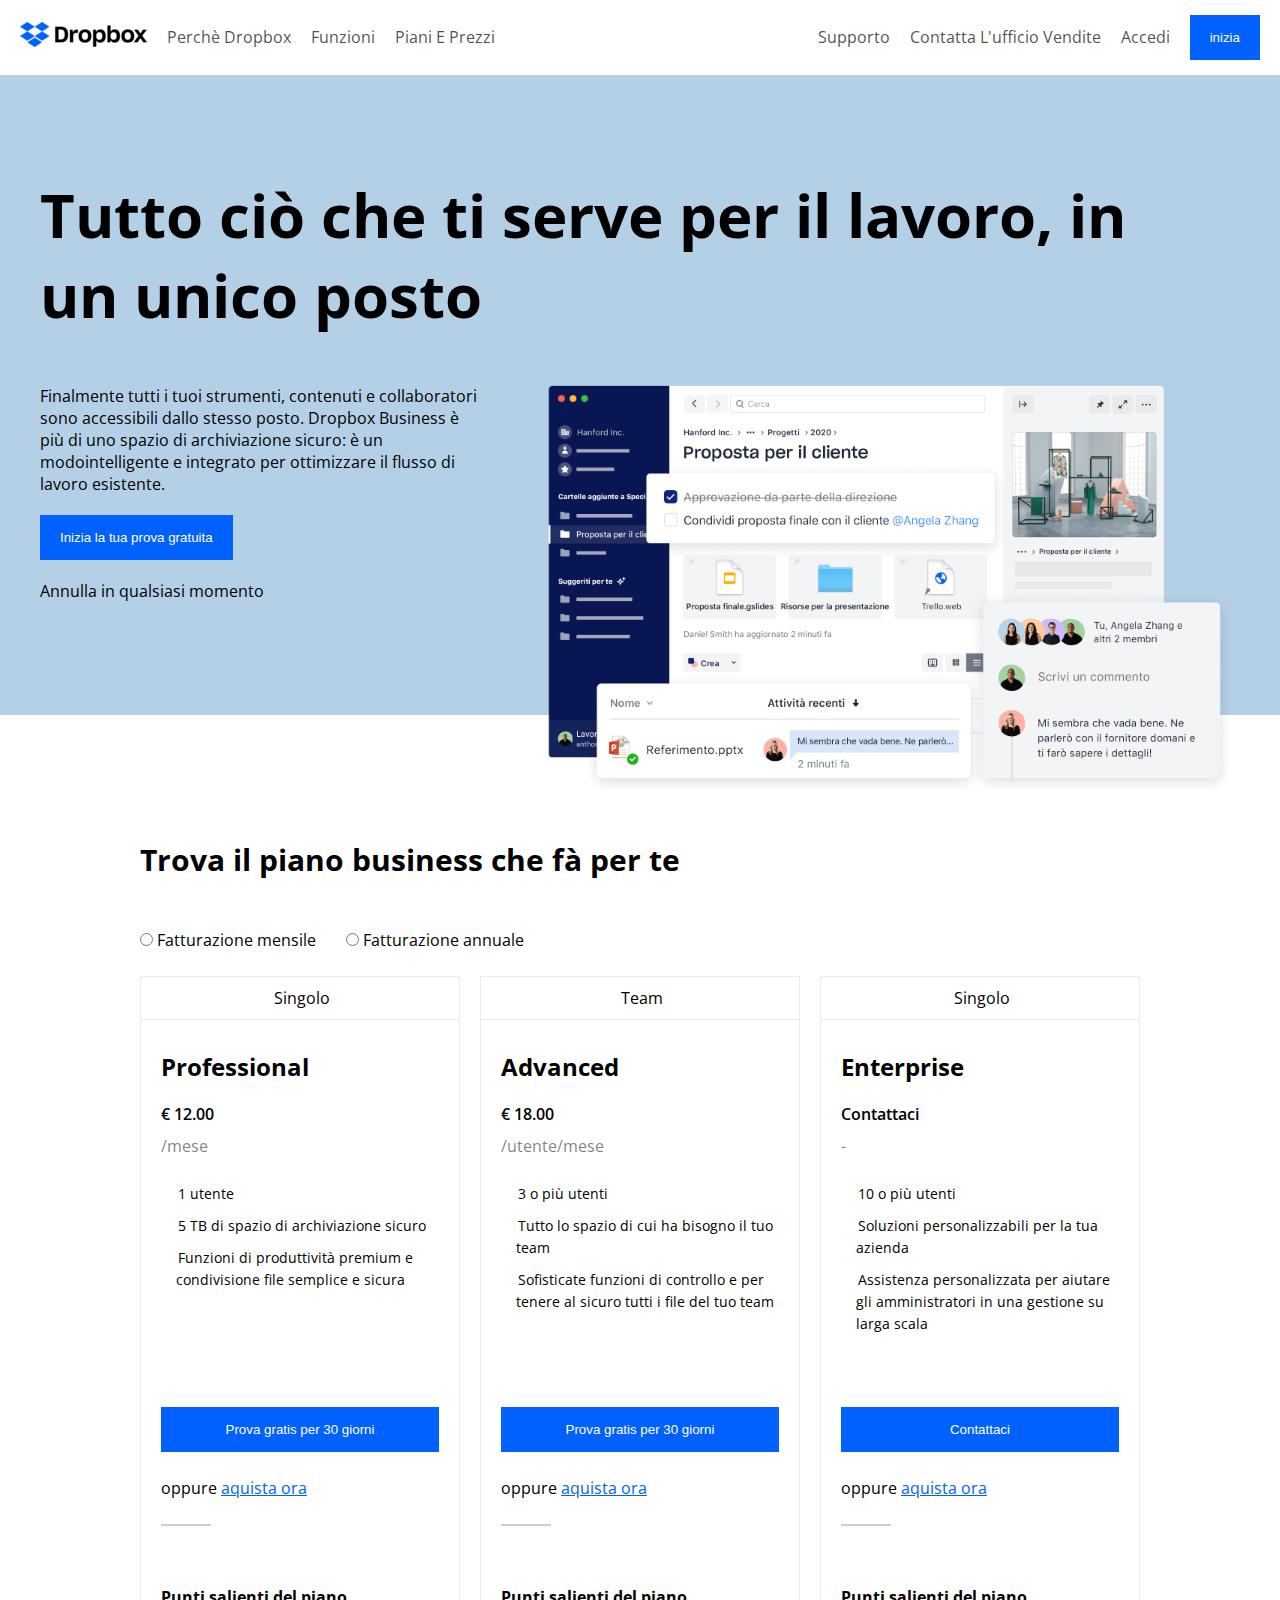
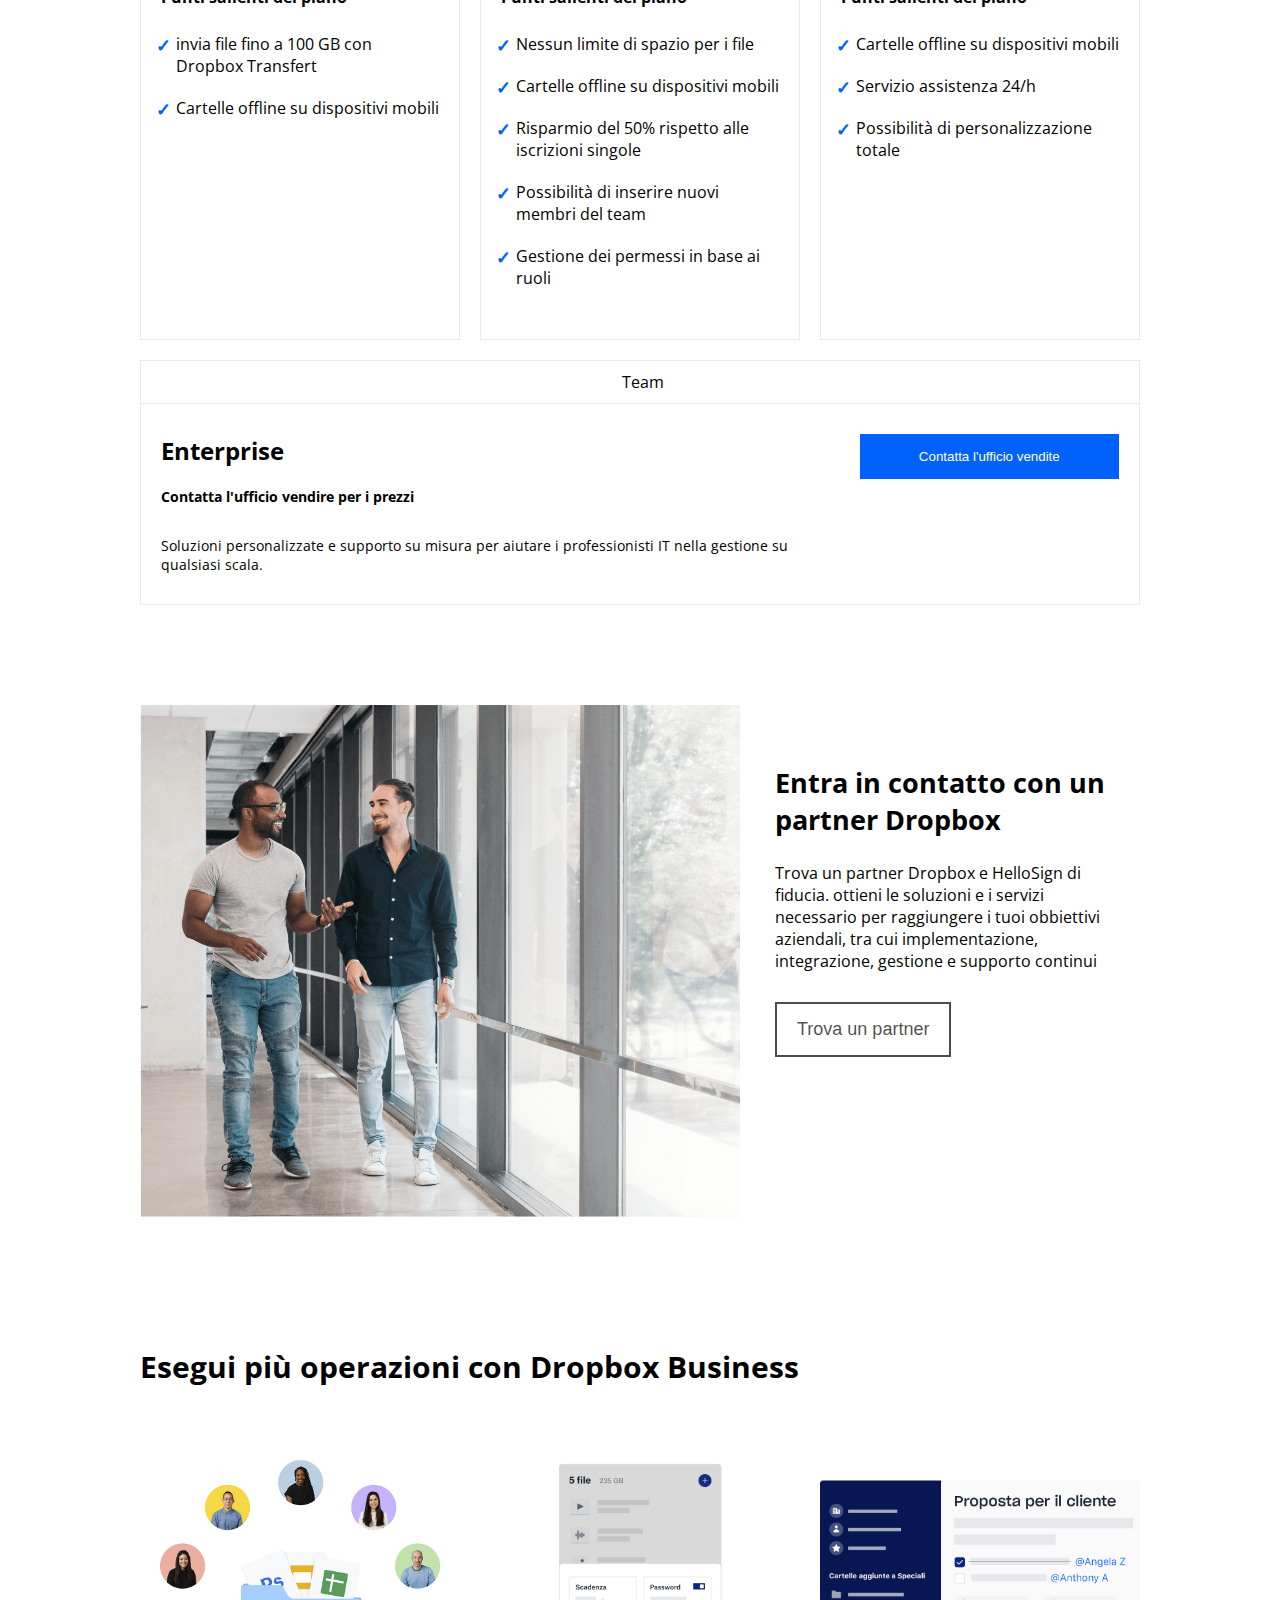
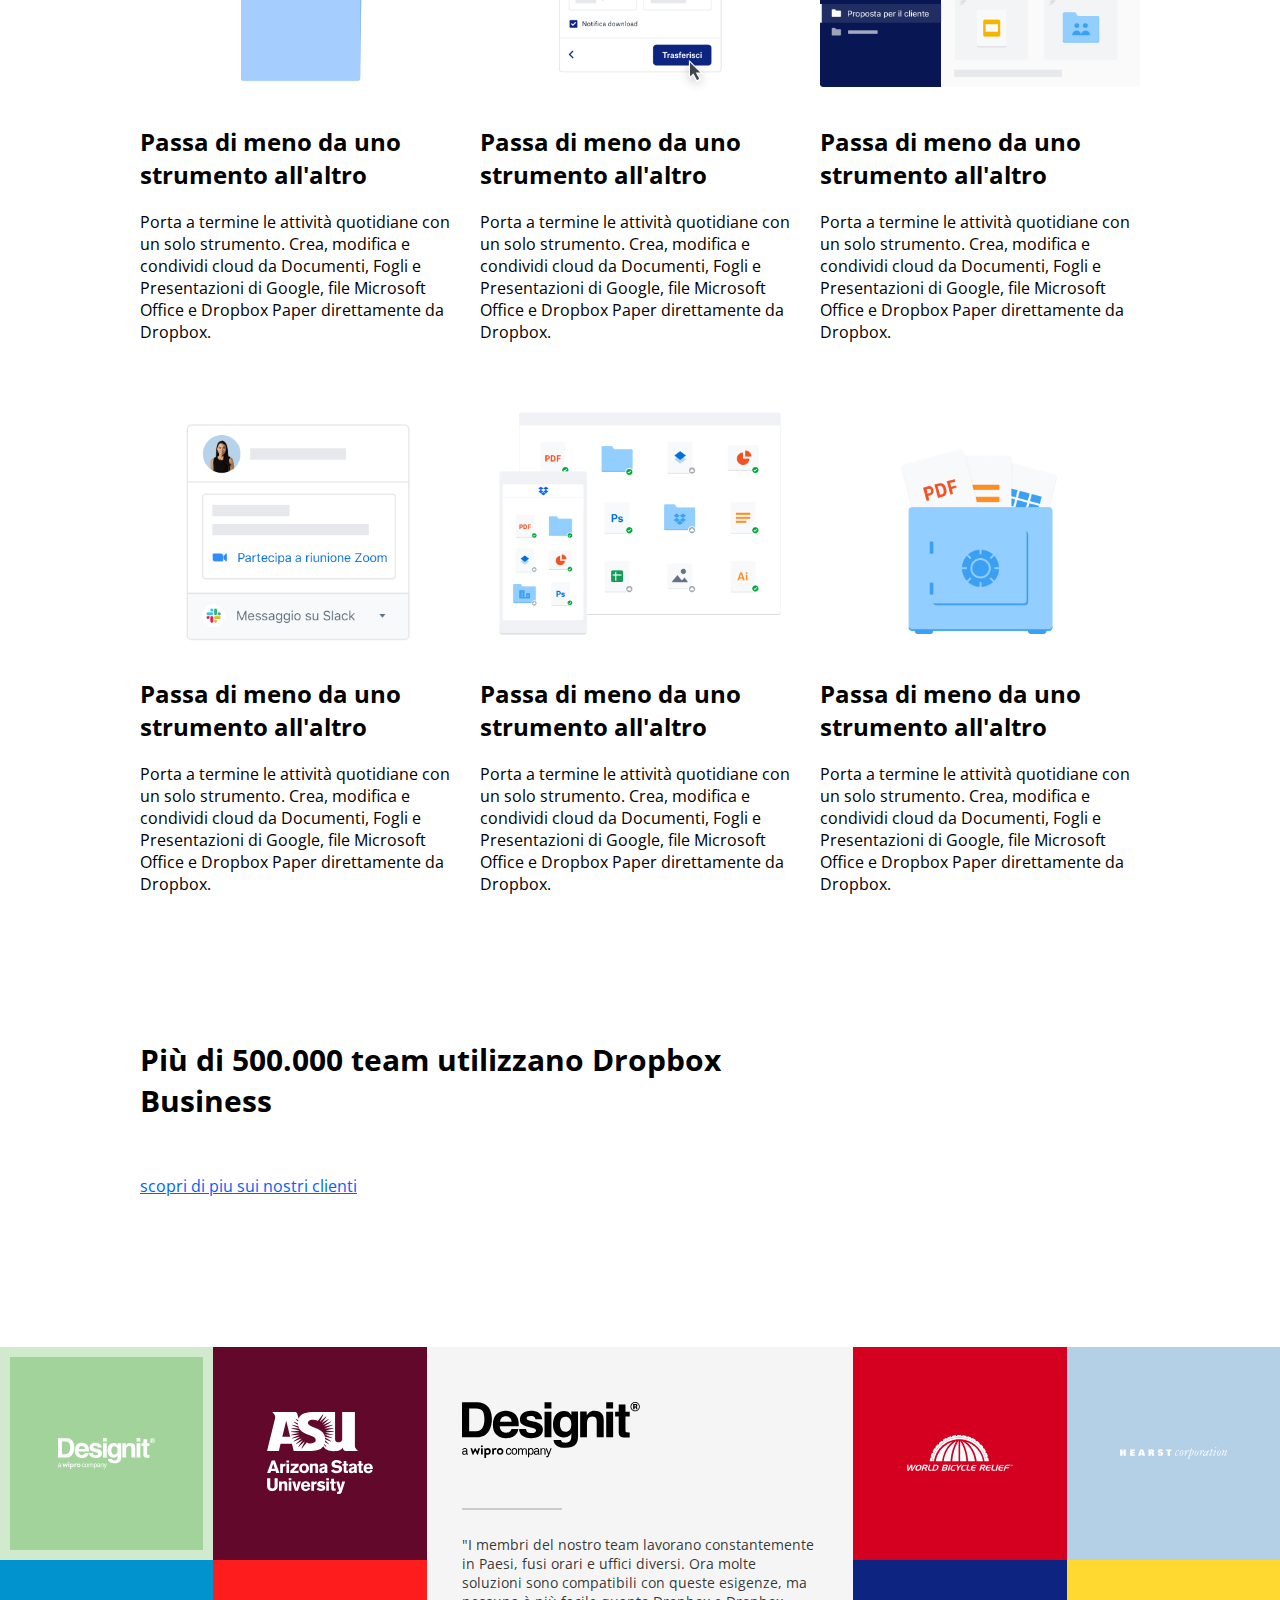
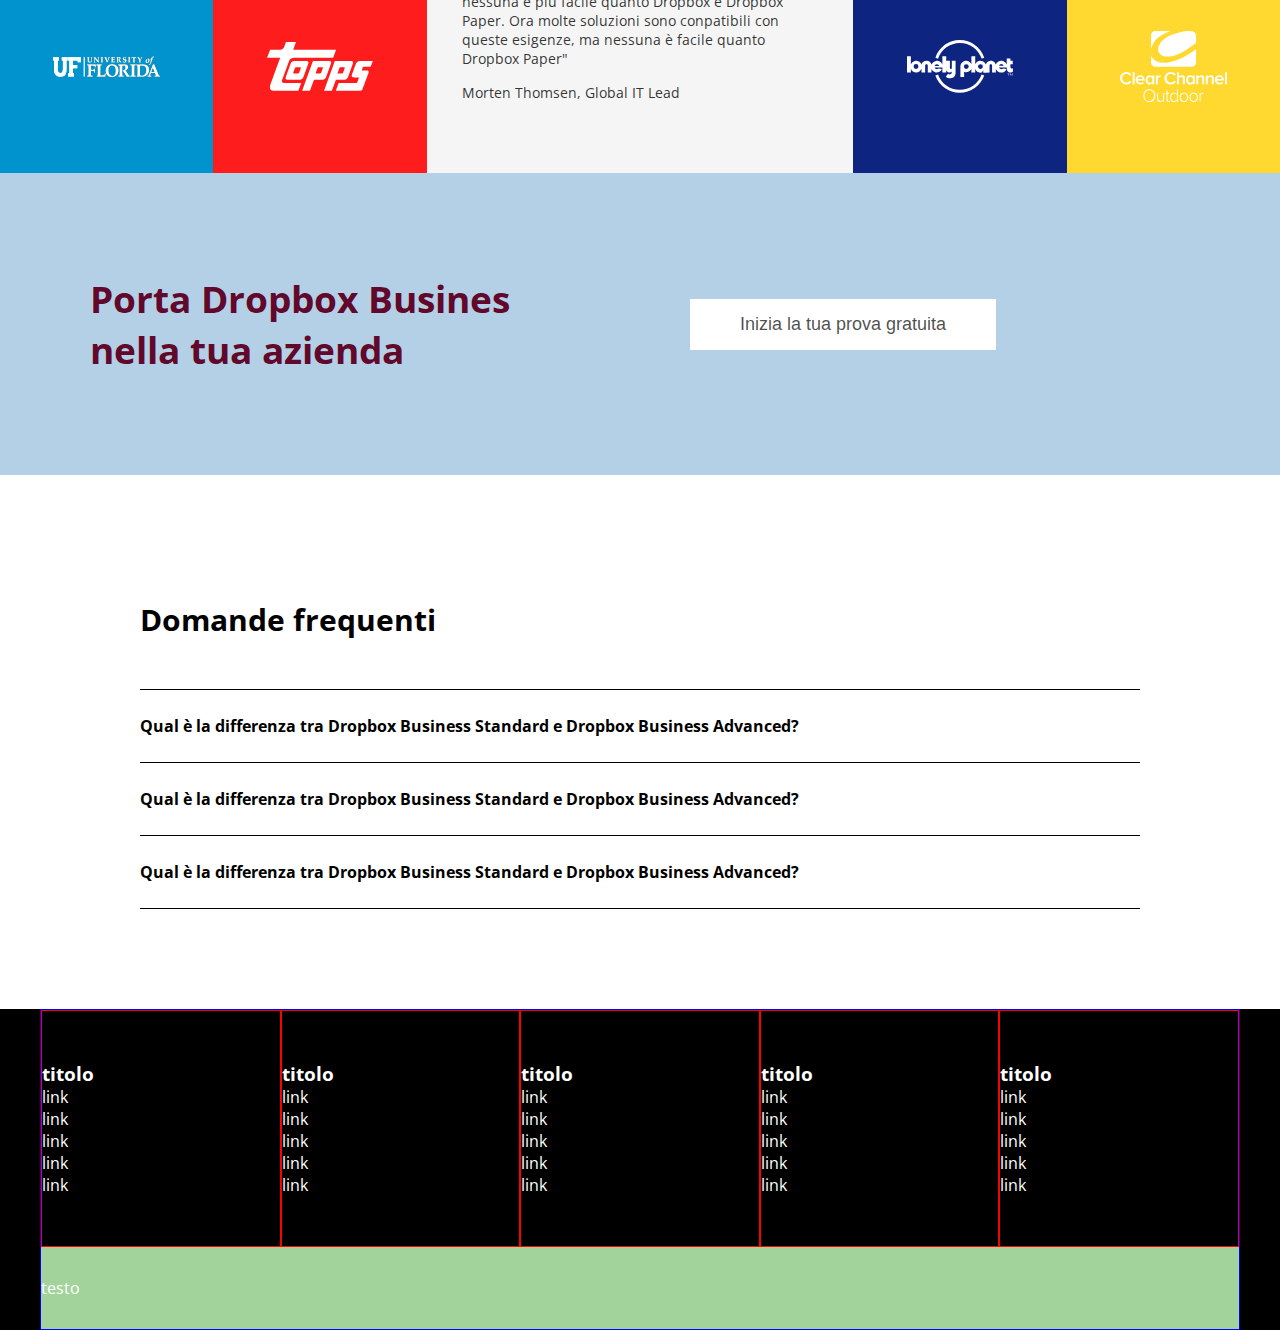
==== commit 09e0d252: "end footer structure" ====
--- a/index.html
+++ b/index.html
@@ -547,5 +547,120 @@
       <!--end section faq-->
     </main>
     <!--end main-->
+    <footer>
+      <div class="big-container">
+        <div class="my-row">
+          <div class="col-1-5">
+            <h3>titolo</h3>
+            <ul>
+              <li>
+                <a href="">link</a>
+              </li>
+              <li>
+                <a href="">link</a>
+              </li>
+              <li>
+                <a href="">link</a>
+              </li>
+              <li>
+                <a href="">link</a>
+              </li>
+              <li>
+                <a href="">link</a>
+              </li>
+            </ul>
+          </div>
+          <!--end col -->
+          <div class="col-1-5">
+            <h3>titolo</h3>
+            <ul>
+              <li>
+                <a href="">link</a>
+              </li>
+              <li>
+                <a href="">link</a>
+              </li>
+              <li>
+                <a href="">link</a>
+              </li>
+              <li>
+                <a href="">link</a>
+              </li>
+              <li>
+                <a href="">link</a>
+              </li>
+            </ul>
+          </div>
+          <!--end col -->
+          <div class="col-1-5">
+            <h3>titolo</h3>
+            <ul>
+              <li>
+                <a href="">link</a>
+              </li>
+              <li>
+                <a href="">link</a>
+              </li>
+              <li>
+                <a href="">link</a>
+              </li>
+              <li>
+                <a href="">link</a>
+              </li>
+              <li>
+                <a href="">link</a>
+              </li>
+            </ul>
+          </div>
+          <!--end col -->
+          <div class="col-1-5">
+            <h3>titolo</h3>
+            <ul>
+              <li>
+                <a href="">link</a>
+              </li>
+              <li>
+                <a href="">link</a>
+              </li>
+              <li>
+                <a href="">link</a>
+              </li>
+              <li>
+                <a href="">link</a>
+              </li>
+              <li>
+                <a href="">link</a>
+              </li>
+            </ul>
+          </div>
+          <!--end col -->
+          <div class="col-1-5">
+            <h3>titolo</h3>
+            <ul>
+              <li>
+                <a href="">link</a>
+              </li>
+              <li>
+                <a href="">link</a>
+              </li>
+              <li>
+                <a href="">link</a>
+              </li>
+              <li>
+                <a href="">link</a>
+              </li>
+              <li>
+                <a href="">link</a>
+              </li>
+            </ul>
+          </div>
+          <!--end col -->
+        </div>
+        <!--my-row-->
+        <div class="linguage-container">testo</div>
+      </div>
+      <!--end big container-->
+    </footer>
+    <!--end footer -->
   </body>
 </html>
--- a/css/style.css
+++ b/css/style.css
@@ -89,6 +89,10 @@
 
 .col-1-3 {
   width: calc(100% / 3);
+}
+
+.col-1-5 {
+  width: calc(100% / 5);
 }
 
 section h2 {
@@ -541,6 +545,26 @@
   border-bottom: 0.1rem solid #000;
 }
 /*------------
+footer
+-------------*/
+footer {
+  background-color: #000;
+  color: #fff;
+}
+
+footer .col-1-5 {
+  padding-block: 5rem;
+}
+
+footer ul li a {
+  color: #fff;
+}
+
+footer .linguage-container {
+  padding-block: 3rem;
+}
+
+/*------------
 Animations / effects
 -------------*/
 button.primary:hover {
@@ -633,3 +657,15 @@
 .debug .questions-list {
   border: 1px solid red;
 } */
+
+.debug footer > * {
+  border: 1px solid blue;
+}
+
+.debug footer .my-row > * {
+  border: 1px solid red;
+}
+
+.debug footer .linguage-container {
+  background-color: #a2d39b;
+}
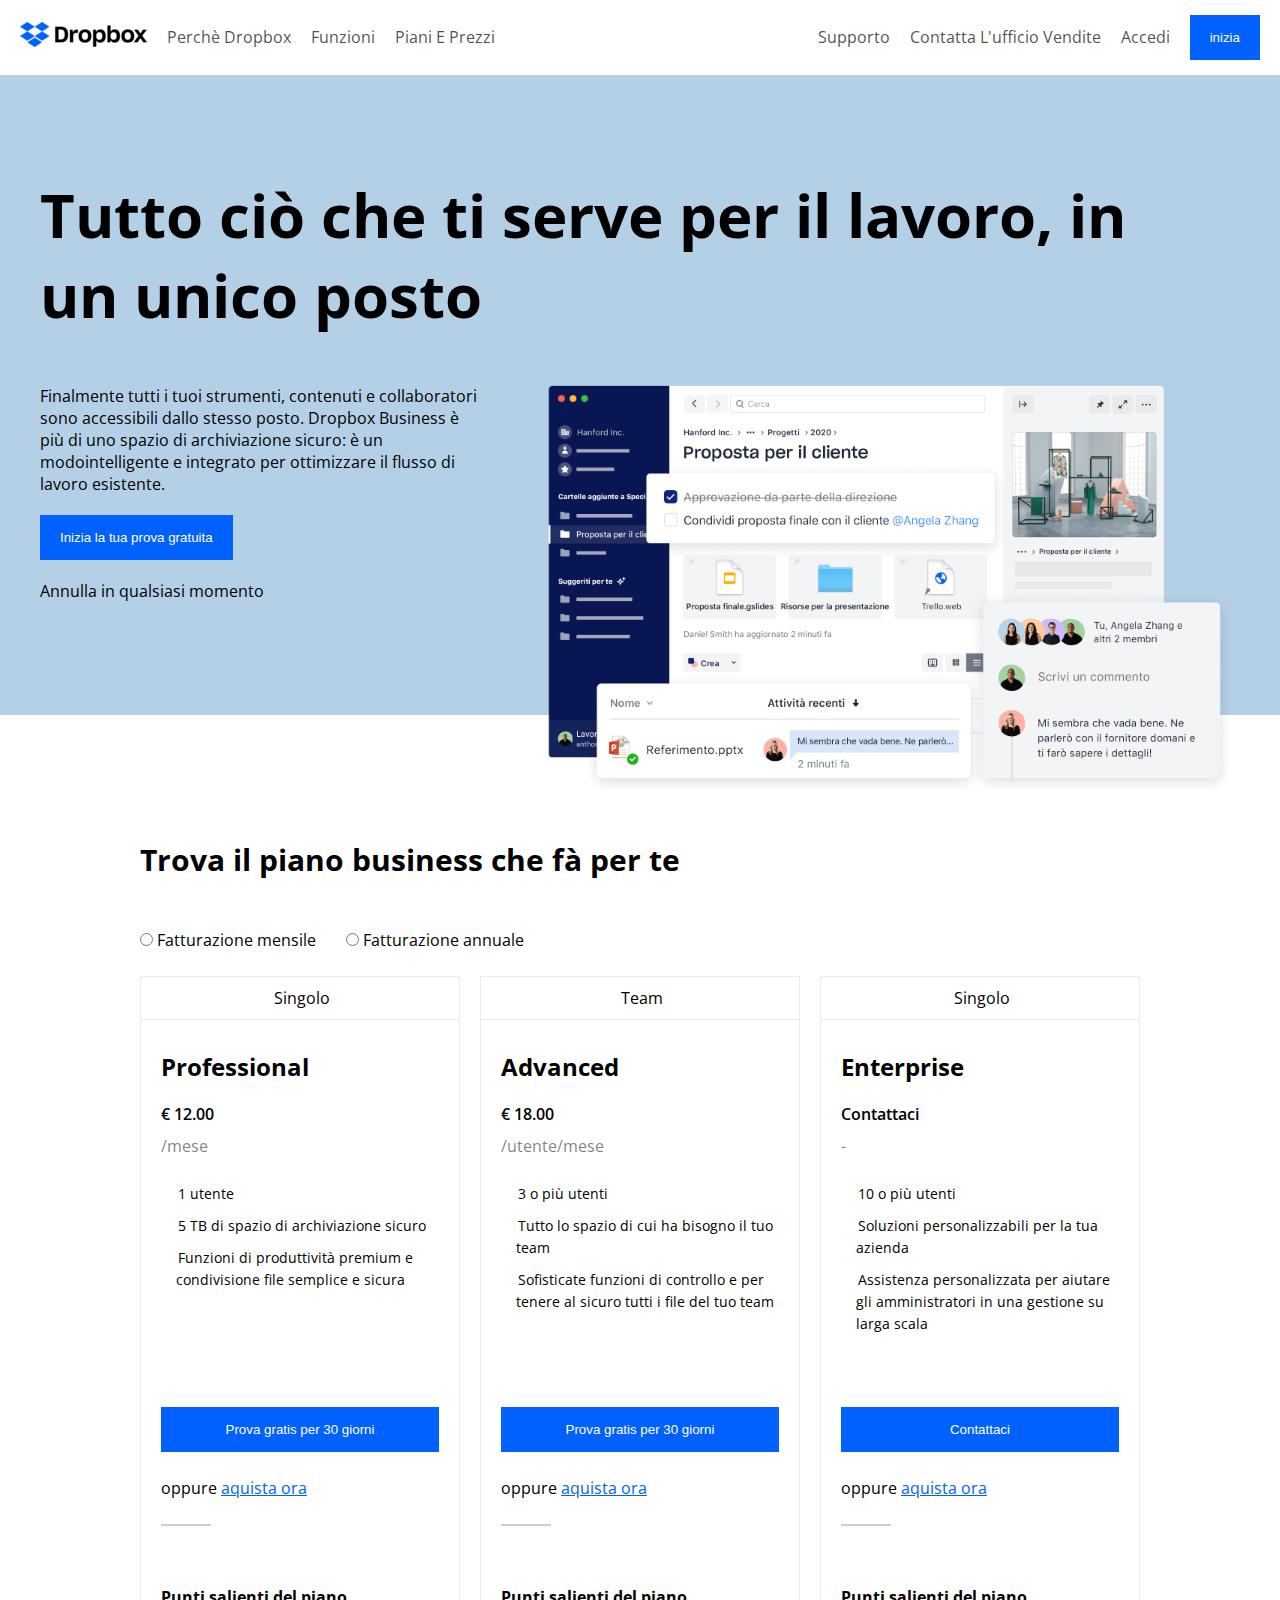
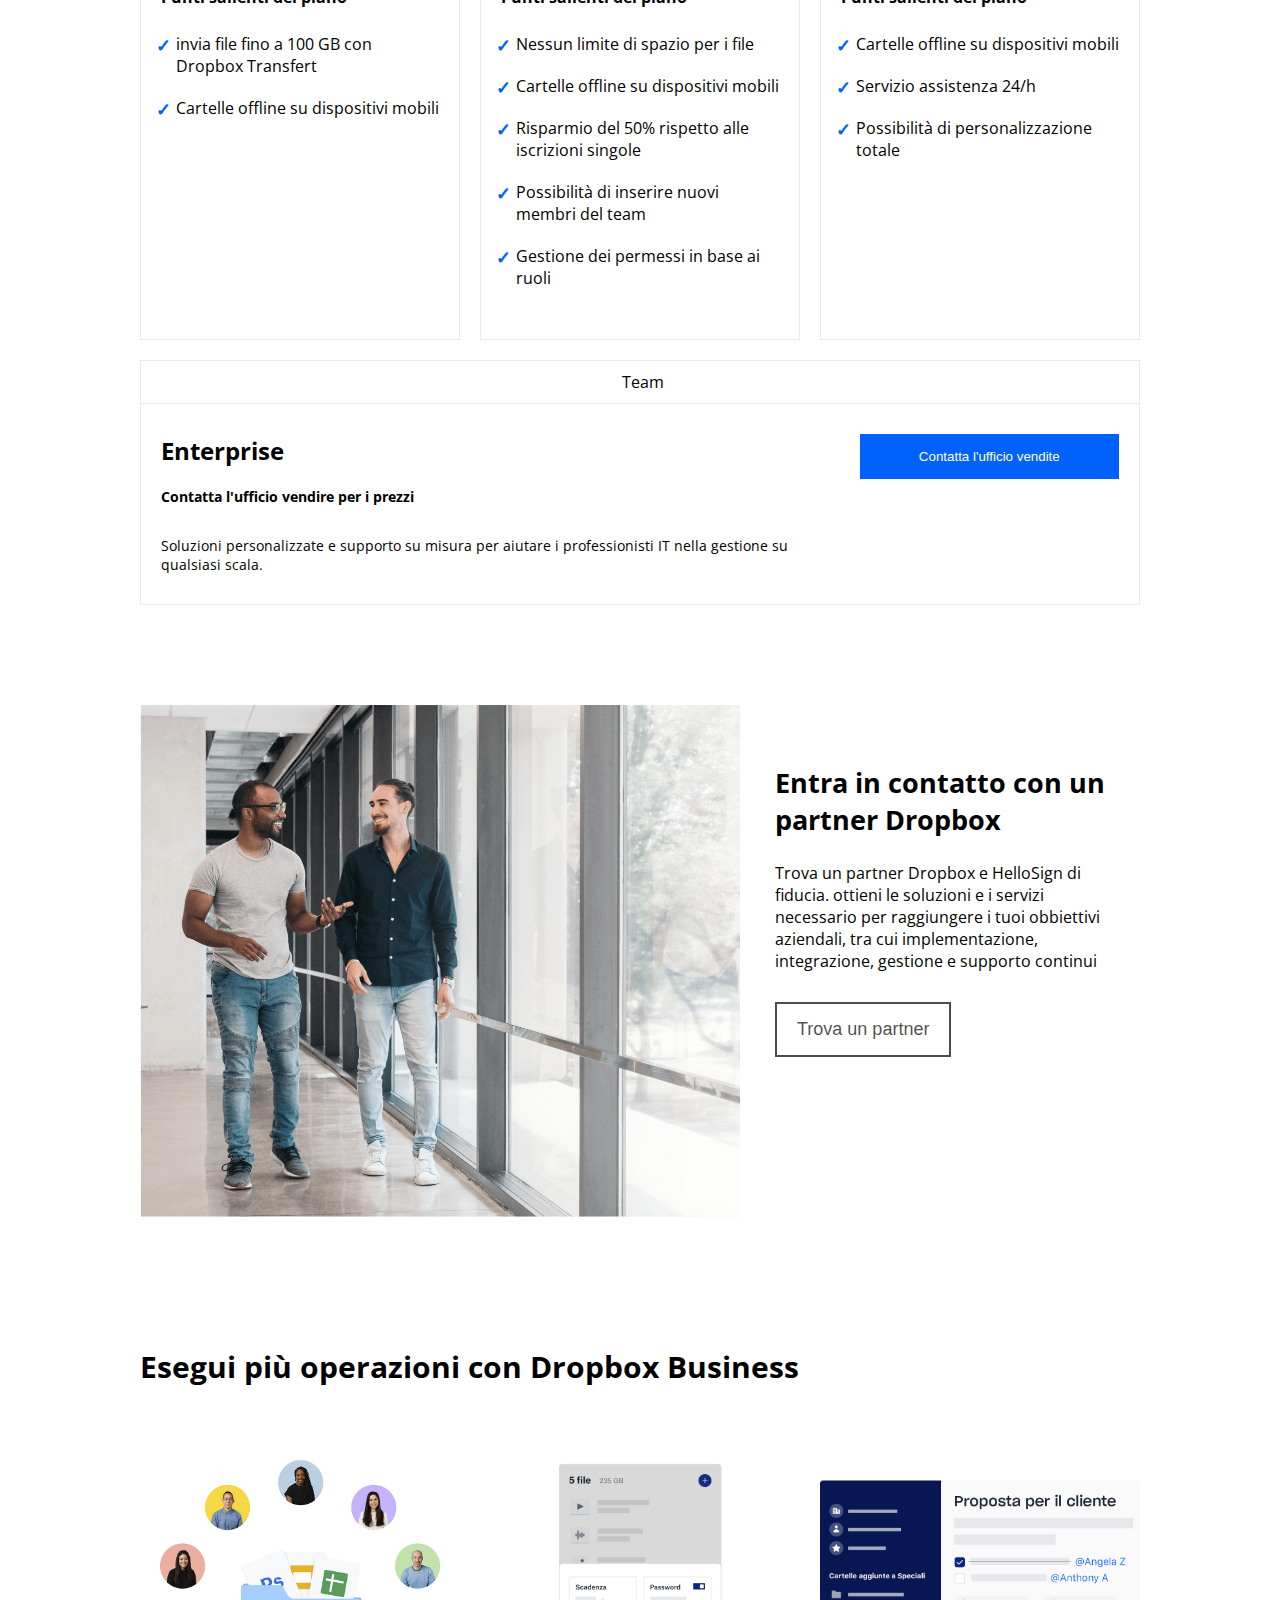
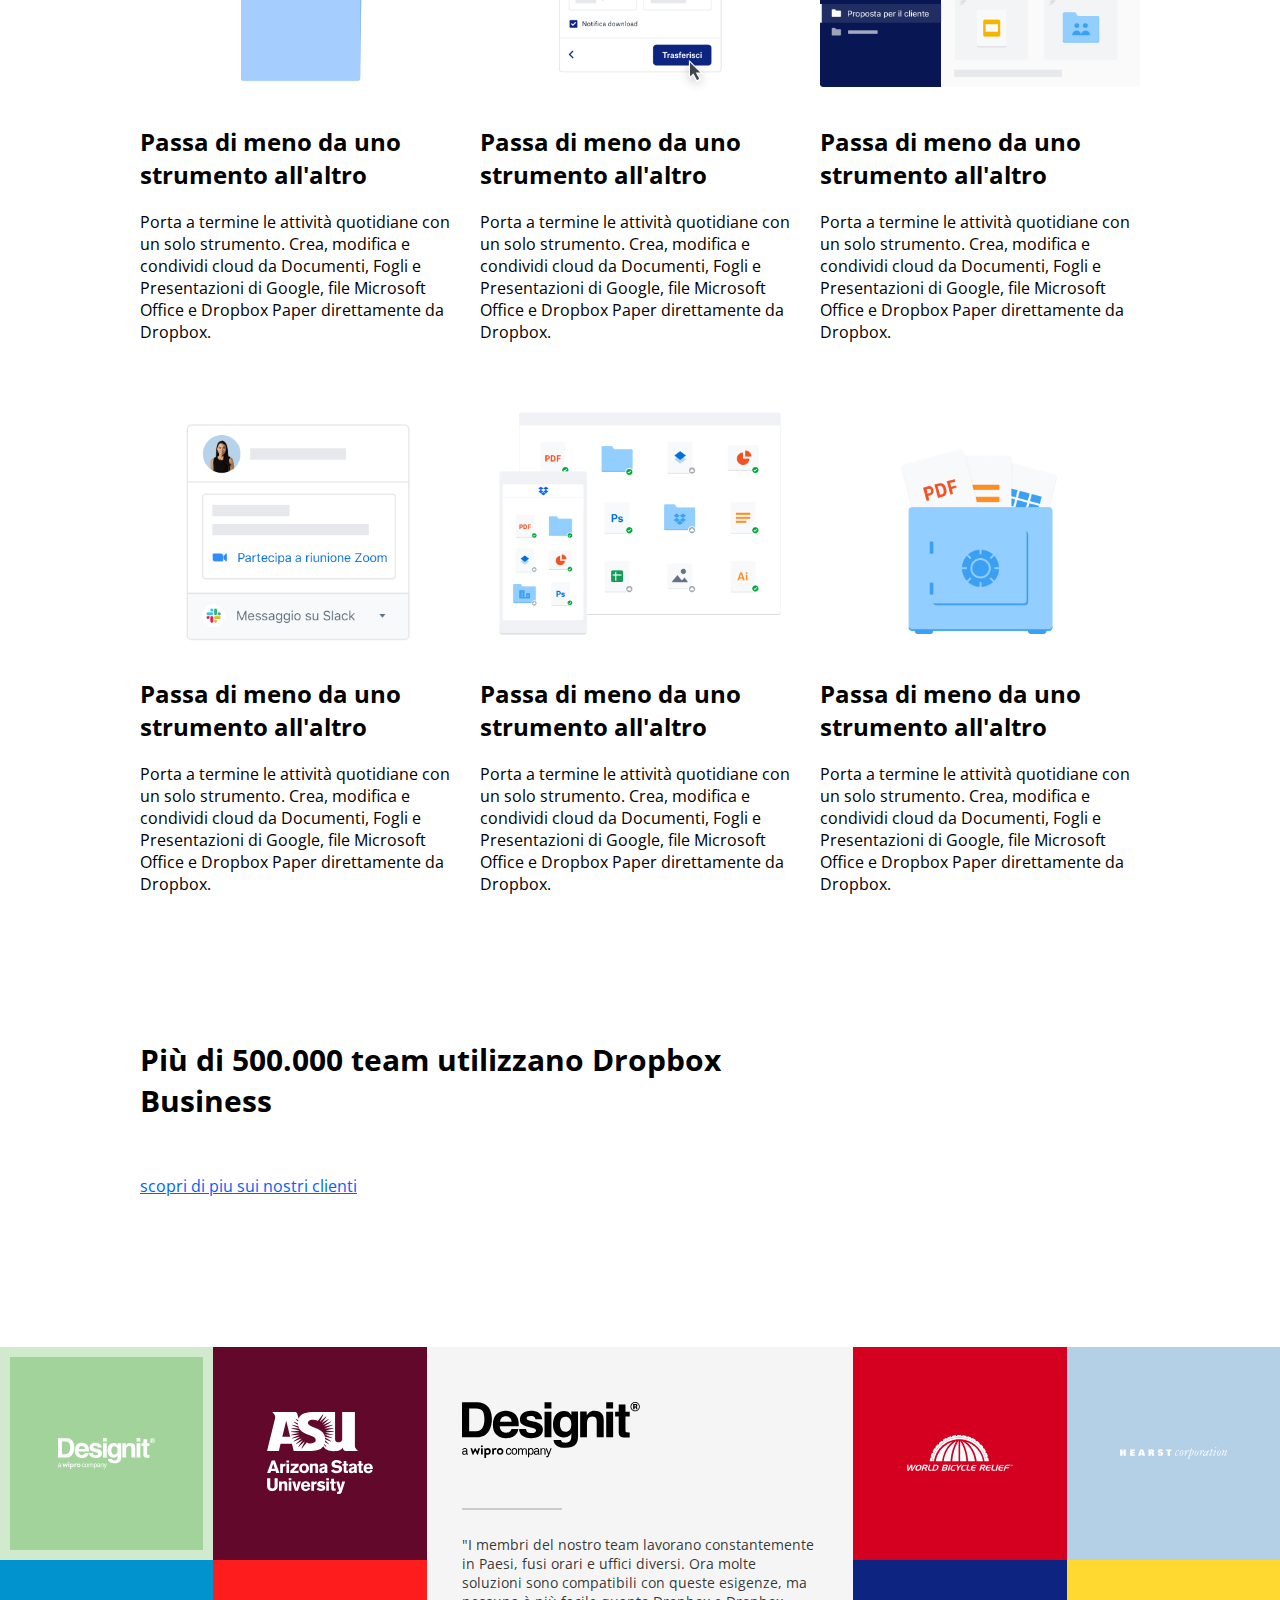
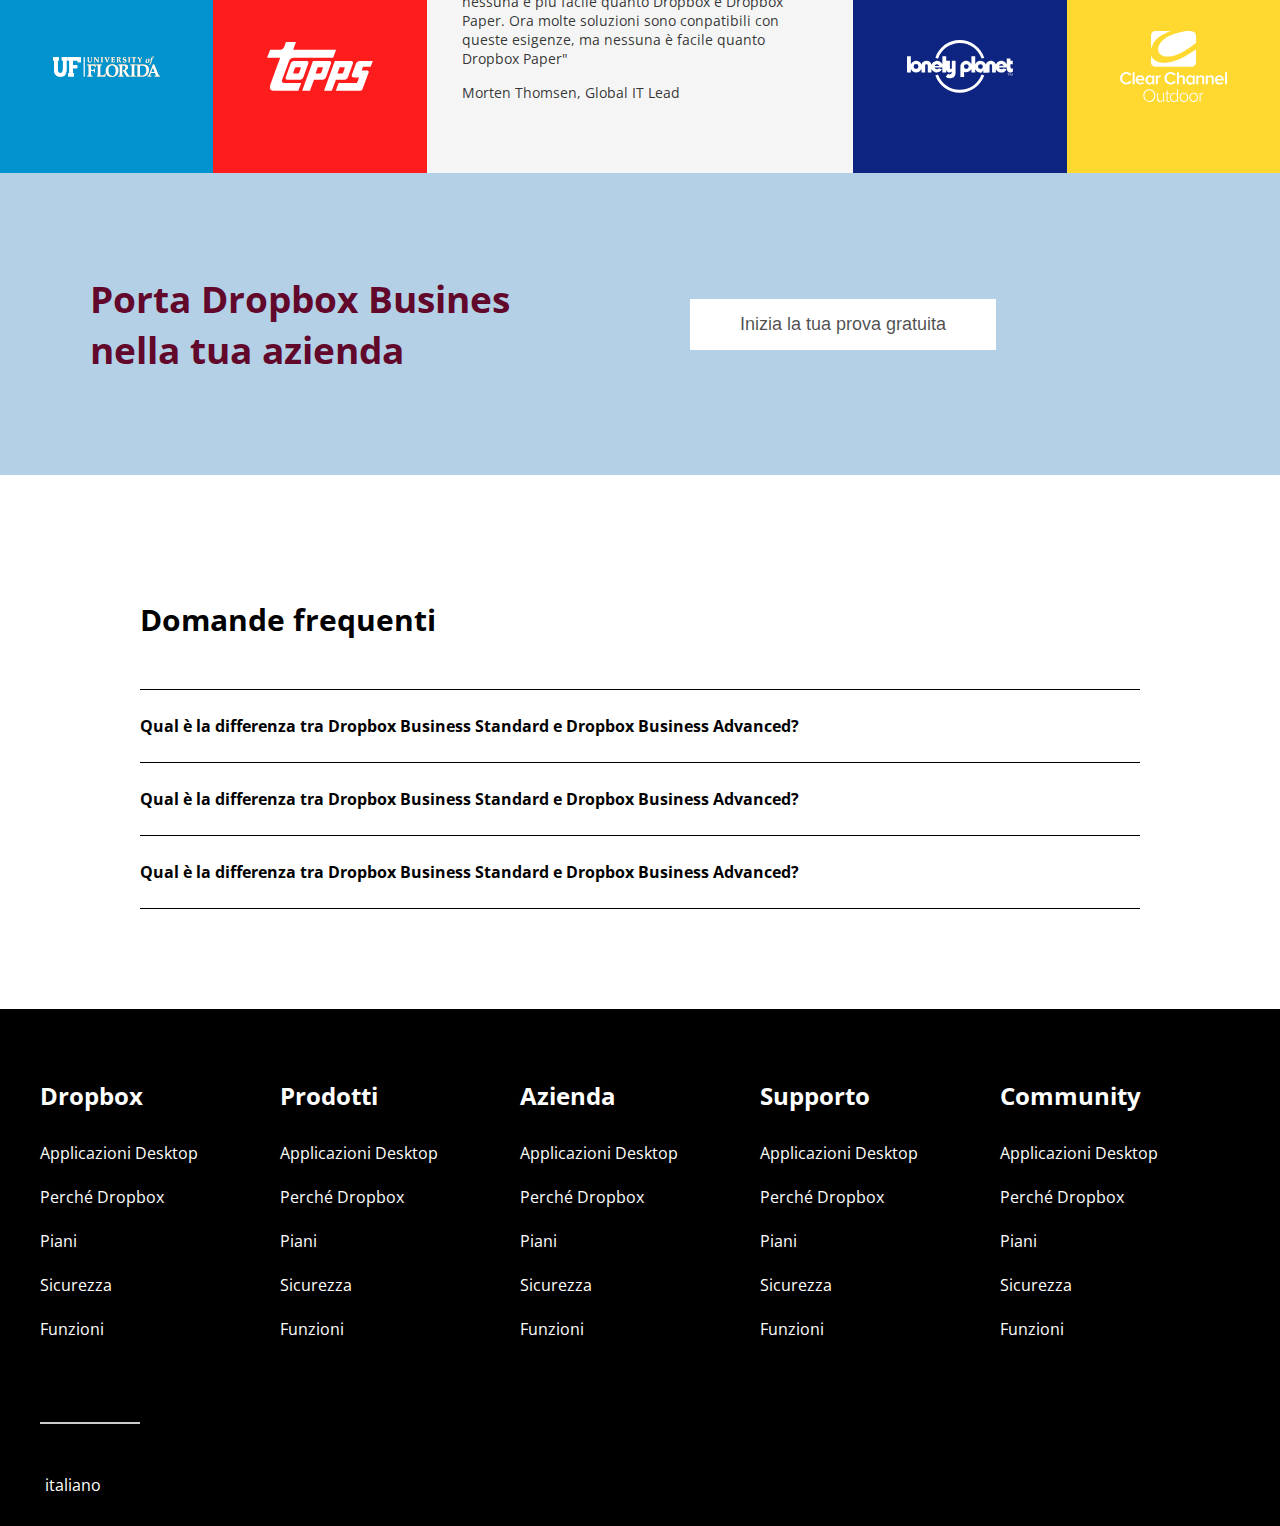
==== commit ffe78f8d: "end footer" ====
--- a/index.html
+++ b/index.html
@@ -551,113 +551,117 @@
       <div class="big-container">
         <div class="my-row">
           <div class="col-1-5">
-            <h3>titolo</h3>
+            <h3>Dropbox</h3>
             <ul>
               <li>
-                <a href="">link</a>
-              </li>
-              <li>
-                <a href="">link</a>
-              </li>
-              <li>
-                <a href="">link</a>
-              </li>
-              <li>
-                <a href="">link</a>
-              </li>
-              <li>
-                <a href="">link</a>
+                <a href=""> Applicazioni desktop </a>
+              </li>
+              <li>
+                <a href=""> Perché Dropbox </a>
+              </li>
+              <li>
+                <a href=""> Piani </a>
+              </li>
+              <li>
+                <a href=""> Sicurezza </a>
+              </li>
+              <li>
+                <a href=""> funzioni </a>
               </li>
             </ul>
           </div>
           <!--end col -->
           <div class="col-1-5">
-            <h3>titolo</h3>
+            <h3>Prodotti</h3>
             <ul>
               <li>
-                <a href="">link</a>
-              </li>
-              <li>
-                <a href="">link</a>
-              </li>
-              <li>
-                <a href="">link</a>
-              </li>
-              <li>
-                <a href="">link</a>
-              </li>
-              <li>
-                <a href="">link</a>
+                <a href=""> Applicazioni desktop </a>
+              </li>
+              <li>
+                <a href=""> Perché Dropbox </a>
+              </li>
+              <li>
+                <a href=""> Piani </a>
+              </li>
+              <li>
+                <a href=""> Sicurezza </a>
+              </li>
+              <li>
+                <a href=""> funzioni </a>
               </li>
             </ul>
           </div>
           <!--end col -->
           <div class="col-1-5">
-            <h3>titolo</h3>
+            <h3>Azienda</h3>
             <ul>
               <li>
-                <a href="">link</a>
-              </li>
-              <li>
-                <a href="">link</a>
-              </li>
-              <li>
-                <a href="">link</a>
-              </li>
-              <li>
-                <a href="">link</a>
-              </li>
-              <li>
-                <a href="">link</a>
+                <a href=""> Applicazioni desktop </a>
+              </li>
+              <li>
+                <a href=""> Perché Dropbox </a>
+              </li>
+              <li>
+                <a href=""> Piani </a>
+              </li>
+              <li>
+                <a href=""> Sicurezza </a>
+              </li>
+              <li>
+                <a href=""> funzioni </a>
               </li>
             </ul>
           </div>
           <!--end col -->
           <div class="col-1-5">
-            <h3>titolo</h3>
+            <h3>Supporto</h3>
             <ul>
               <li>
-                <a href="">link</a>
-              </li>
-              <li>
-                <a href="">link</a>
-              </li>
-              <li>
-                <a href="">link</a>
-              </li>
-              <li>
-                <a href="">link</a>
-              </li>
-              <li>
-                <a href="">link</a>
+                <a href=""> Applicazioni desktop </a>
+              </li>
+              <li>
+                <a href=""> Perché Dropbox </a>
+              </li>
+              <li>
+                <a href=""> Piani </a>
+              </li>
+              <li>
+                <a href=""> Sicurezza </a>
+              </li>
+              <li>
+                <a href=""> funzioni </a>
               </li>
             </ul>
           </div>
           <!--end col -->
           <div class="col-1-5">
-            <h3>titolo</h3>
+            <h3>Community</h3>
             <ul>
               <li>
-                <a href="">link</a>
-              </li>
-              <li>
-                <a href="">link</a>
-              </li>
-              <li>
-                <a href="">link</a>
-              </li>
-              <li>
-                <a href="">link</a>
-              </li>
-              <li>
-                <a href="">link</a>
+                <a href=""> Applicazioni desktop </a>
+              </li>
+              <li>
+                <a href=""> Perché Dropbox </a>
+              </li>
+              <li>
+                <a href=""> Piani </a>
+              </li>
+              <li>
+                <a href=""> Sicurezza </a>
+              </li>
+              <li>
+                <a href=""> funzioni </a>
               </li>
             </ul>
           </div>
           <!--end col -->
         </div>
         <!--my-row-->
-        <div class="linguage-container">testo</div>
+        <div class="linguage-container">
+          <i class="fa-solid fa-earth-americas"></i>
+          <span>italiano</span>
+          <i class="fa-solid fa-chevron-up"></i>
+        </div>
       </div>
       <!--end big container-->
     </footer>
--- a/css/style.css
+++ b/css/style.css
@@ -552,16 +552,42 @@
   color: #fff;
 }
 
+footer .my-row::after {
+  content: "";
+  display: block;
+  width: 10rem;
+  height: 0.2rem;
+  margin-block: 2rem;
+  background-color: #ccc;
+}
+
 footer .col-1-5 {
   padding-block: 5rem;
 }
 
+footer h3 {
+  padding-block: 2rem;
+  font-size: 2.4rem;
+}
+
 footer ul li a {
+  display: inline-block;
   color: #fff;
+  padding-block: 1rem;
+  padding-right: 2rem;
+  text-transform: capitalize;
 }
 
 footer .linguage-container {
   padding-block: 3rem;
+}
+
+footer .linguage-container i {
+  font-size: 1.4rem;
+}
+
+footer .linguage-container i:first-of-type {
+  margin-right: 0.5rem;
 }
 
 /*------------
@@ -583,6 +609,23 @@
 }
 
 header nav ul li a::after {
+  content: "";
+  width: 100%;
+  height: 0.2rem;
+  position: relative;
+  top: 1.5rem;
+  opacity: 0;
+  display: block;
+  background-color: #0061ff;
+  transition: top 800ms ease-in-out, opacity 800ms ease-in-out;
+}
+
+header nav ul li:hover a:not(#logo):after {
+  top: 0.3rem;
+  opacity: 1;
+}
+
+footer ul li a::after {
   content: "";
   width: 0;
   height: 0.2rem;
@@ -593,7 +636,7 @@
   transition: width 800ms ease-in-out;
 }
 
-header nav ul li:hover a:not(#logo):after {
+footer ul li:hover a::after {
   width: 100%;
 }
 
@@ -658,7 +701,7 @@
   border: 1px solid red;
 } */
 
-.debug footer > * {
+/* .debug footer > * {
   border: 1px solid blue;
 }
 
@@ -668,4 +711,4 @@
 
 .debug footer .linguage-container {
   background-color: #a2d39b;
-}
+} */
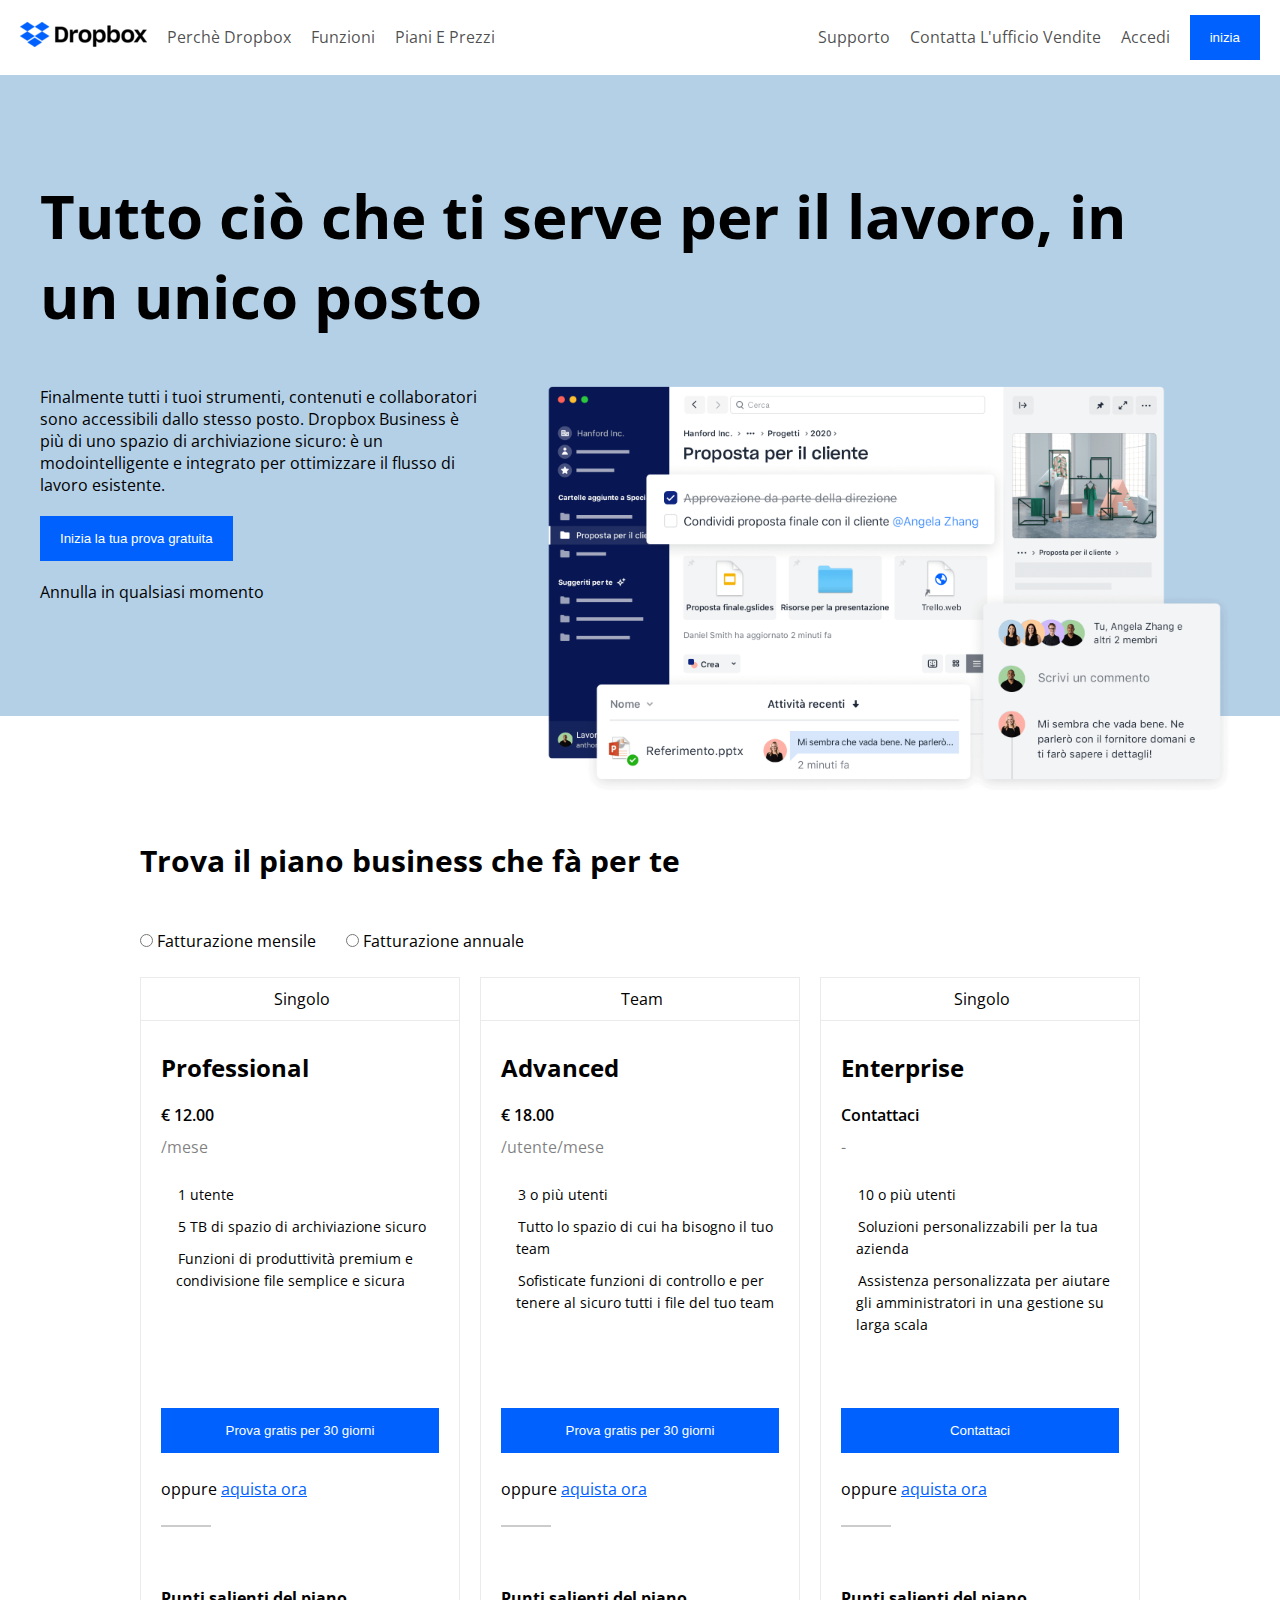
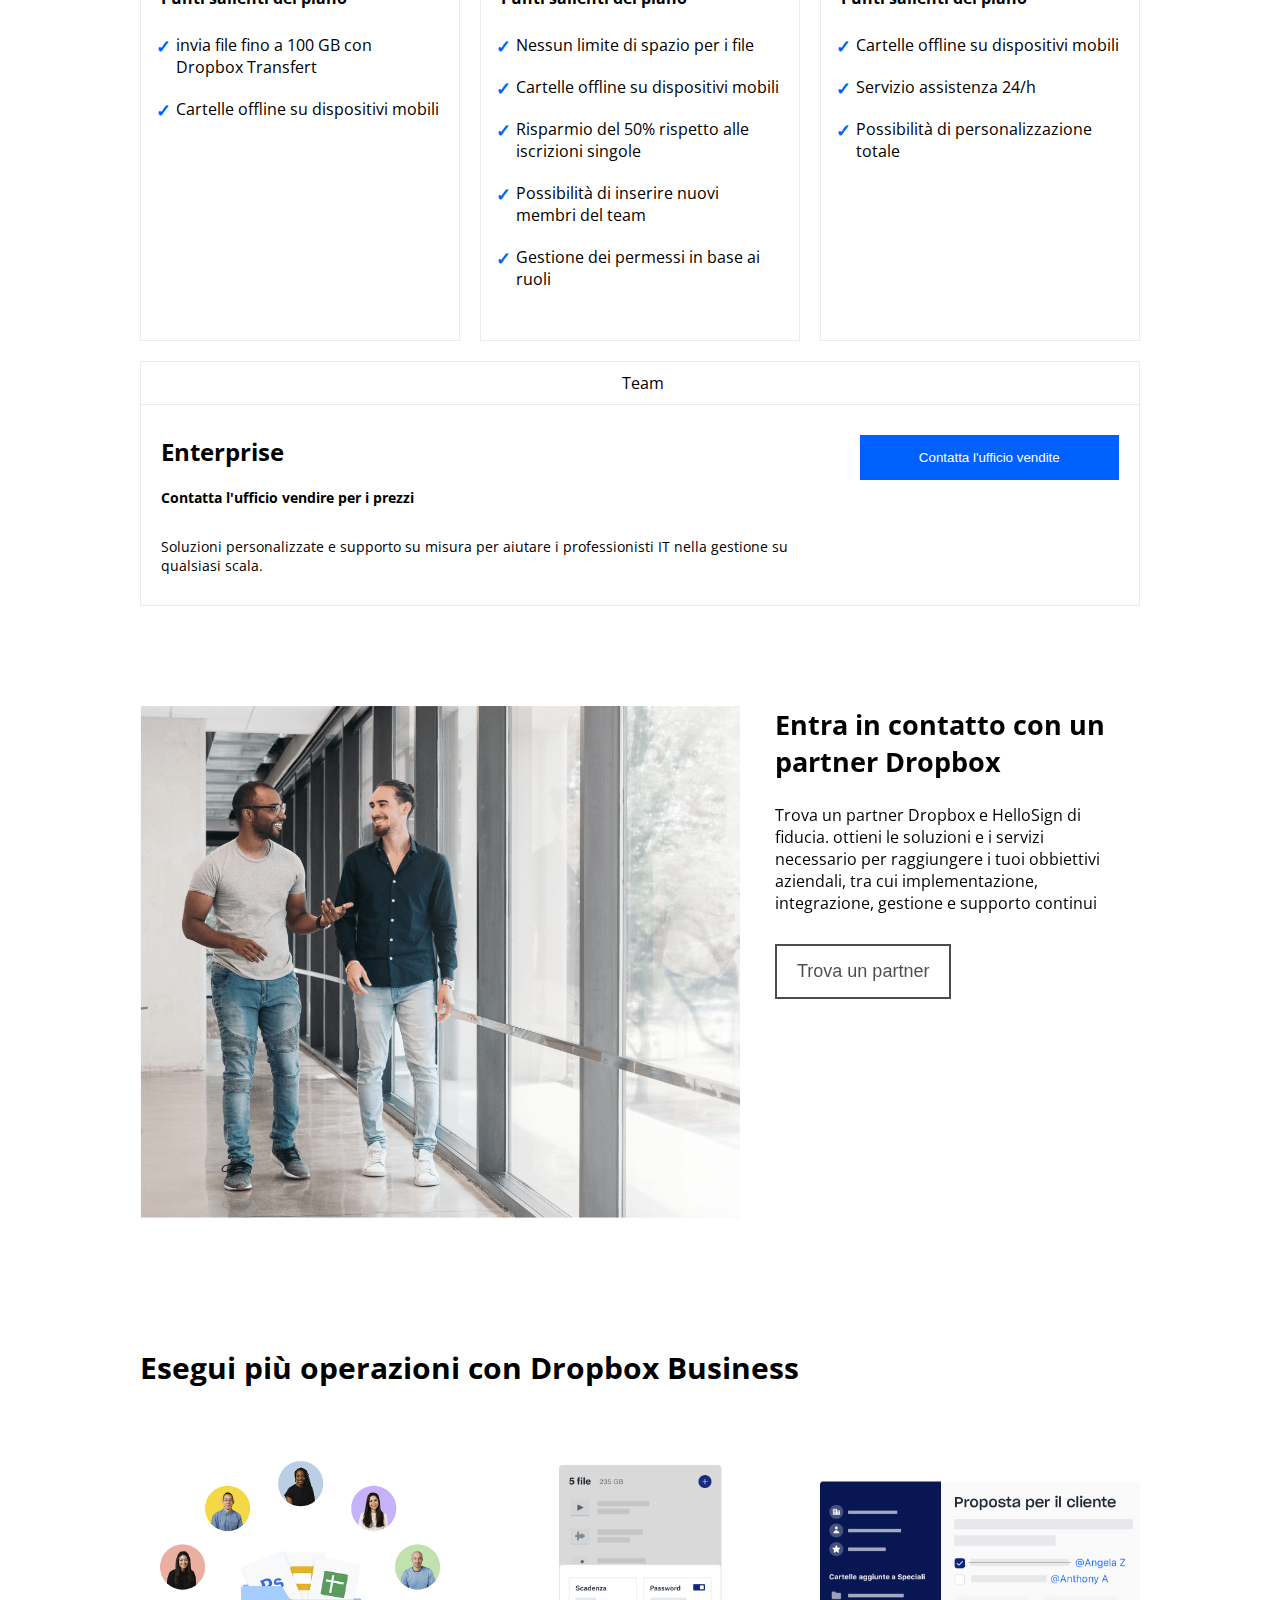
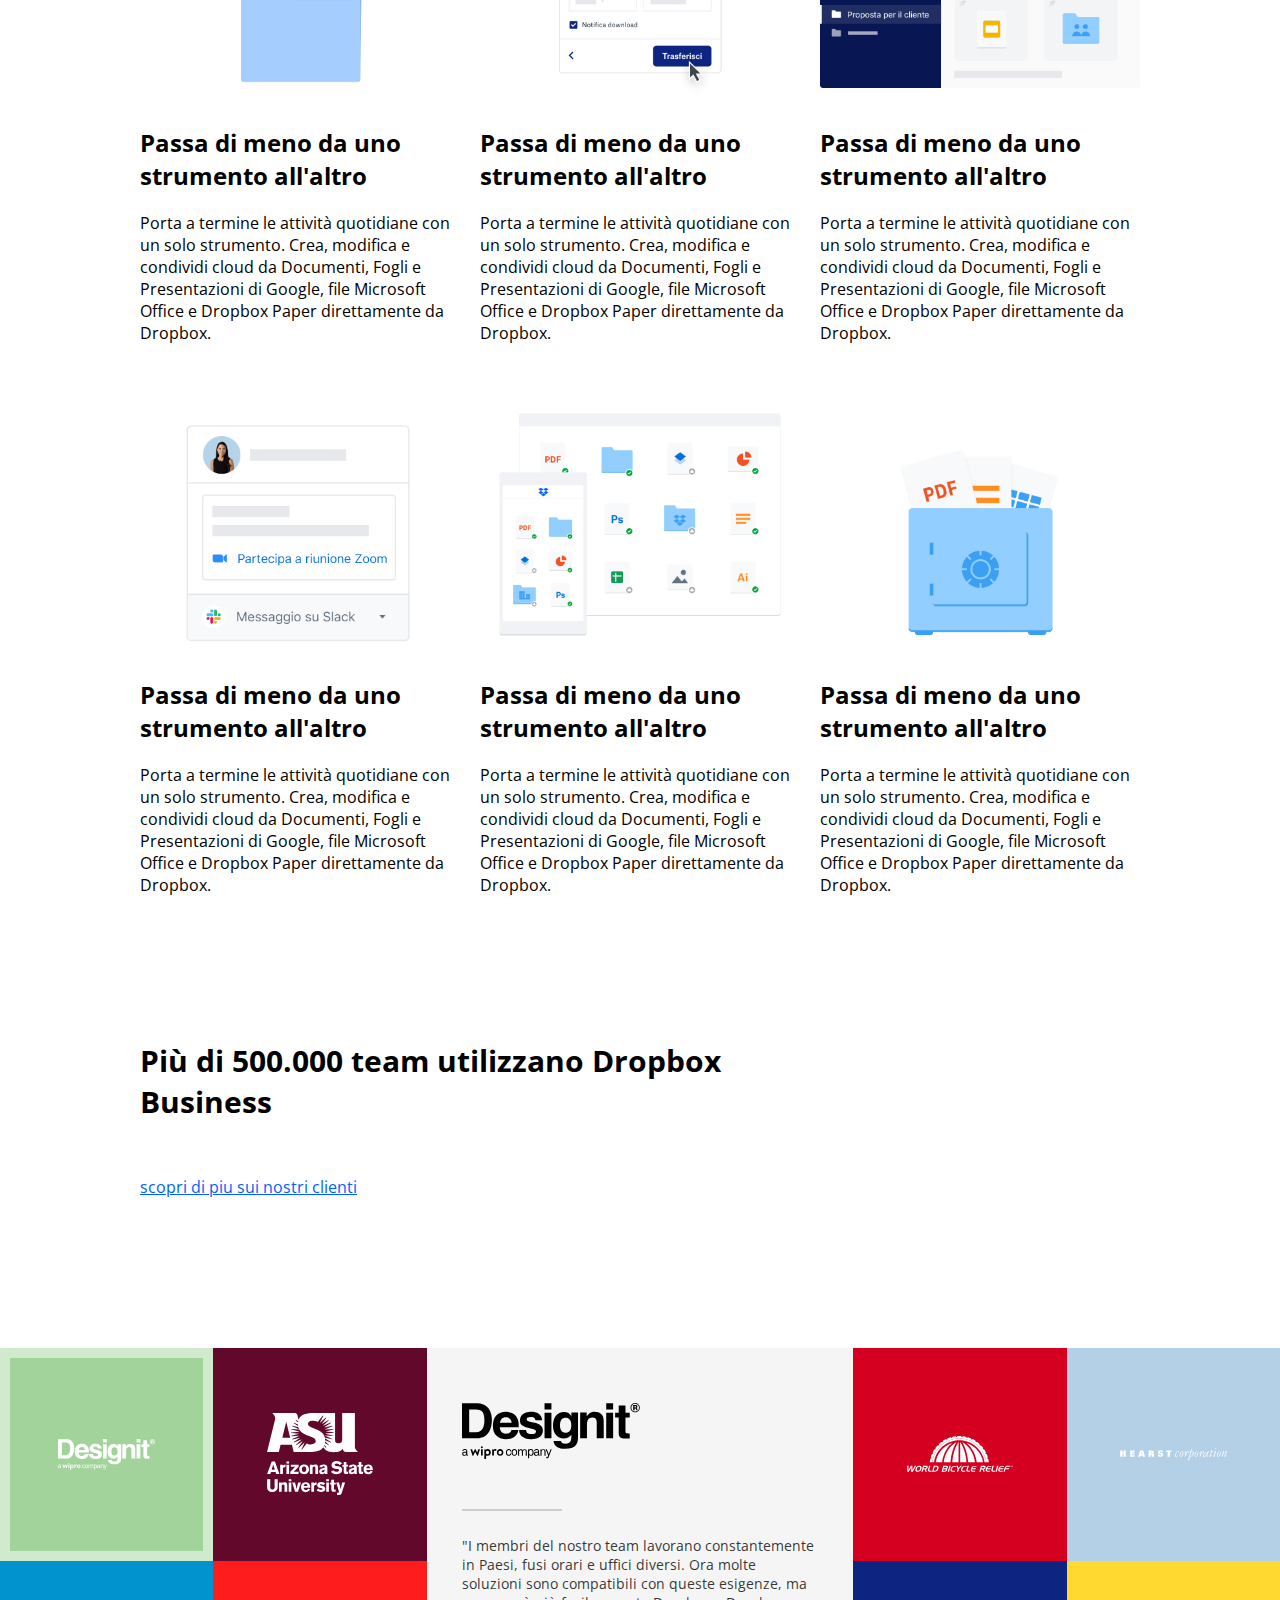
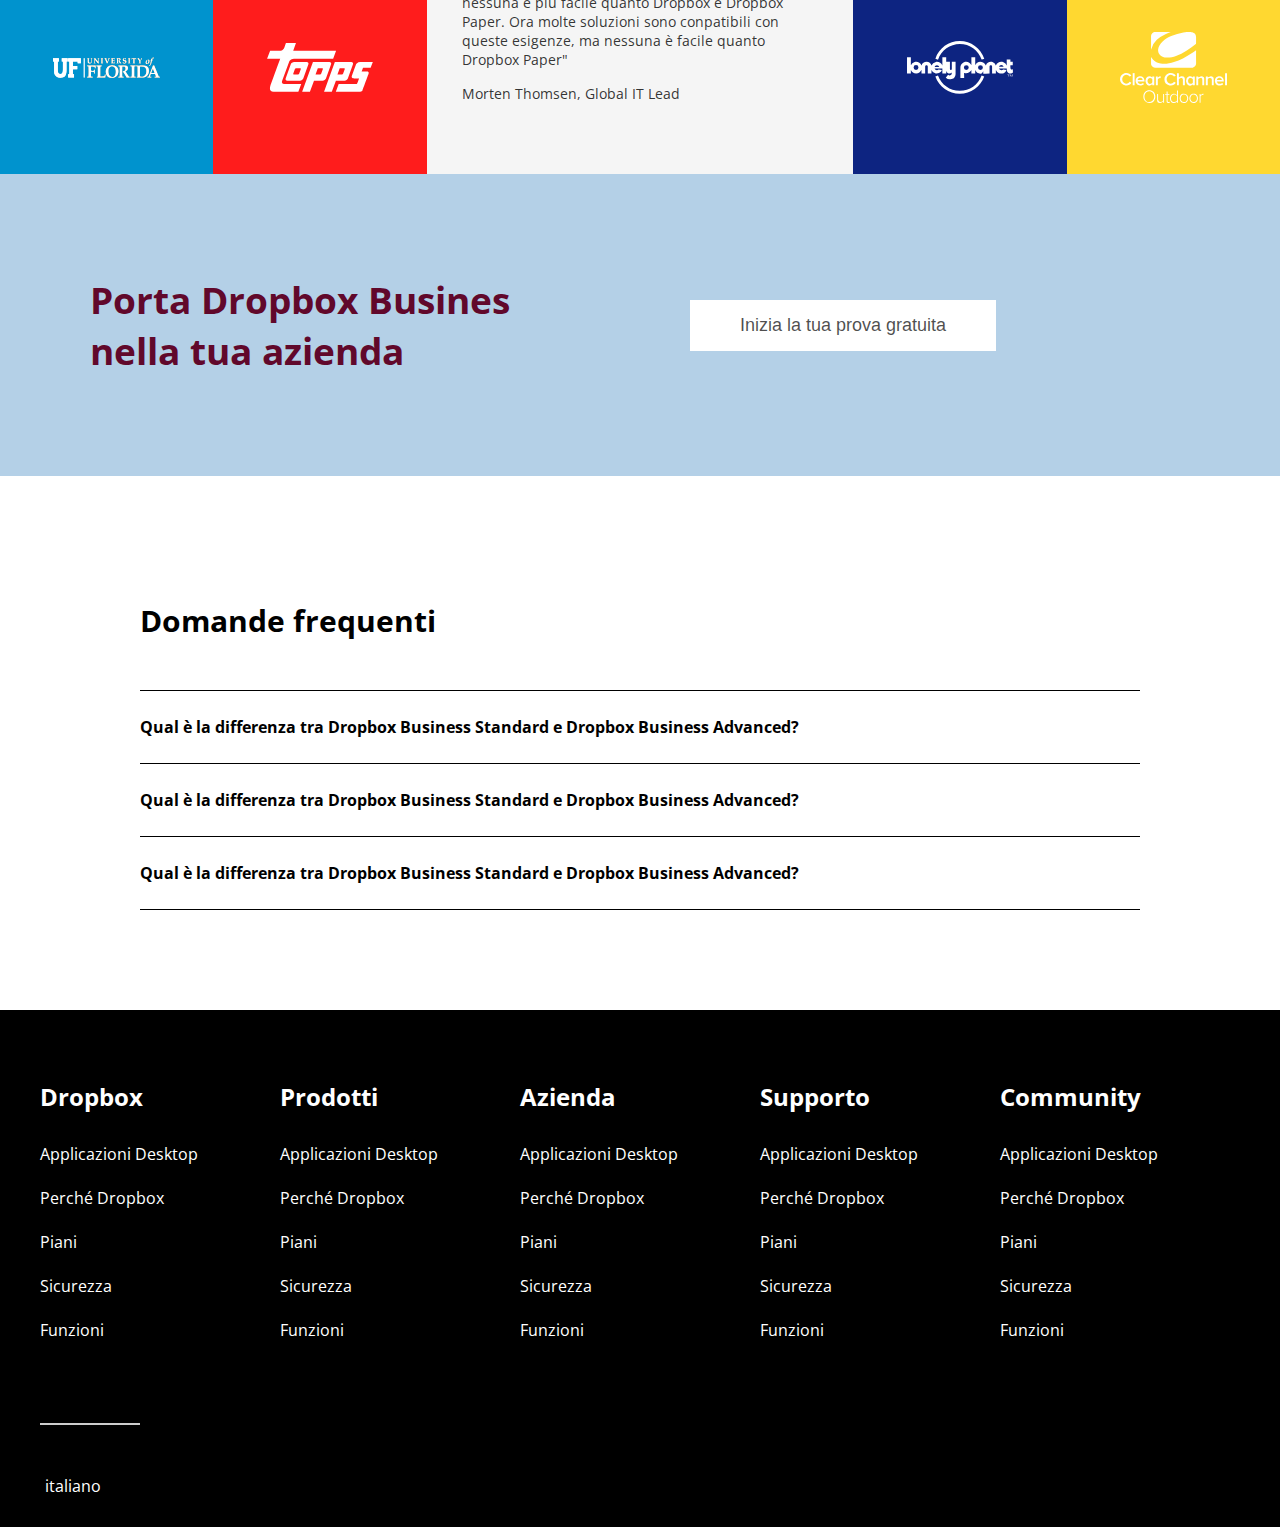
==== commit d1d697f9: "add stycky elements" ====
--- a/index.html
+++ b/index.html
@@ -312,14 +312,16 @@
             />
           </div>
           <div class="right">
-            <h2>Entra in contatto con un partner Dropbox</h2>
-            <p>
-              Trova un partner Dropbox e HelloSign di fiducia. ottieni le
-              soluzioni e i servizi necessario per raggiungere i tuoi obbiettivi
-              aziendali, tra cui implementazione, integrazione, gestione e
-              supporto continui
-            </p>
-            <button class="secondary">Trova un partner</button>
+            <div class="container-text">
+              <h2>Entra in contatto con un partner Dropbox</h2>
+              <p>
+                Trova un partner Dropbox e HelloSign di fiducia. ottieni le
+                soluzioni e i servizi necessario per raggiungere i tuoi
+                obbiettivi aziendali, tra cui implementazione, integrazione,
+                gestione e supporto continui
+              </p>
+              <button class="secondary">Trova un partner</button>
+            </div>
           </div>
         </div>
         <!--end small container-->
--- a/css/style.css
+++ b/css/style.css
@@ -108,6 +108,10 @@
   align-items: center;
   justify-content: space-between;
   background-color: #fff;
+  border-bottom: 0.1rem solid #b4d0e7;
+  position: sticky;
+  top: 0;
+  z-index: 10;
 }
 header > * {
   padding: 1.5rem 2rem;
@@ -352,12 +356,17 @@
 
 .contact .right {
   width: 40%;
-  padding: 3.5rem;
+  padding-inline: 3.5rem;
+}
+
+.contact .right .container-text {
+  position: sticky;
+  top: 8rem;
 }
 
 .contact .right h2 {
   font-size: 2.7rem;
-  padding-bottom: 2.4rem;
+  padding-top: 0;
 }
 
 .contact .right p {
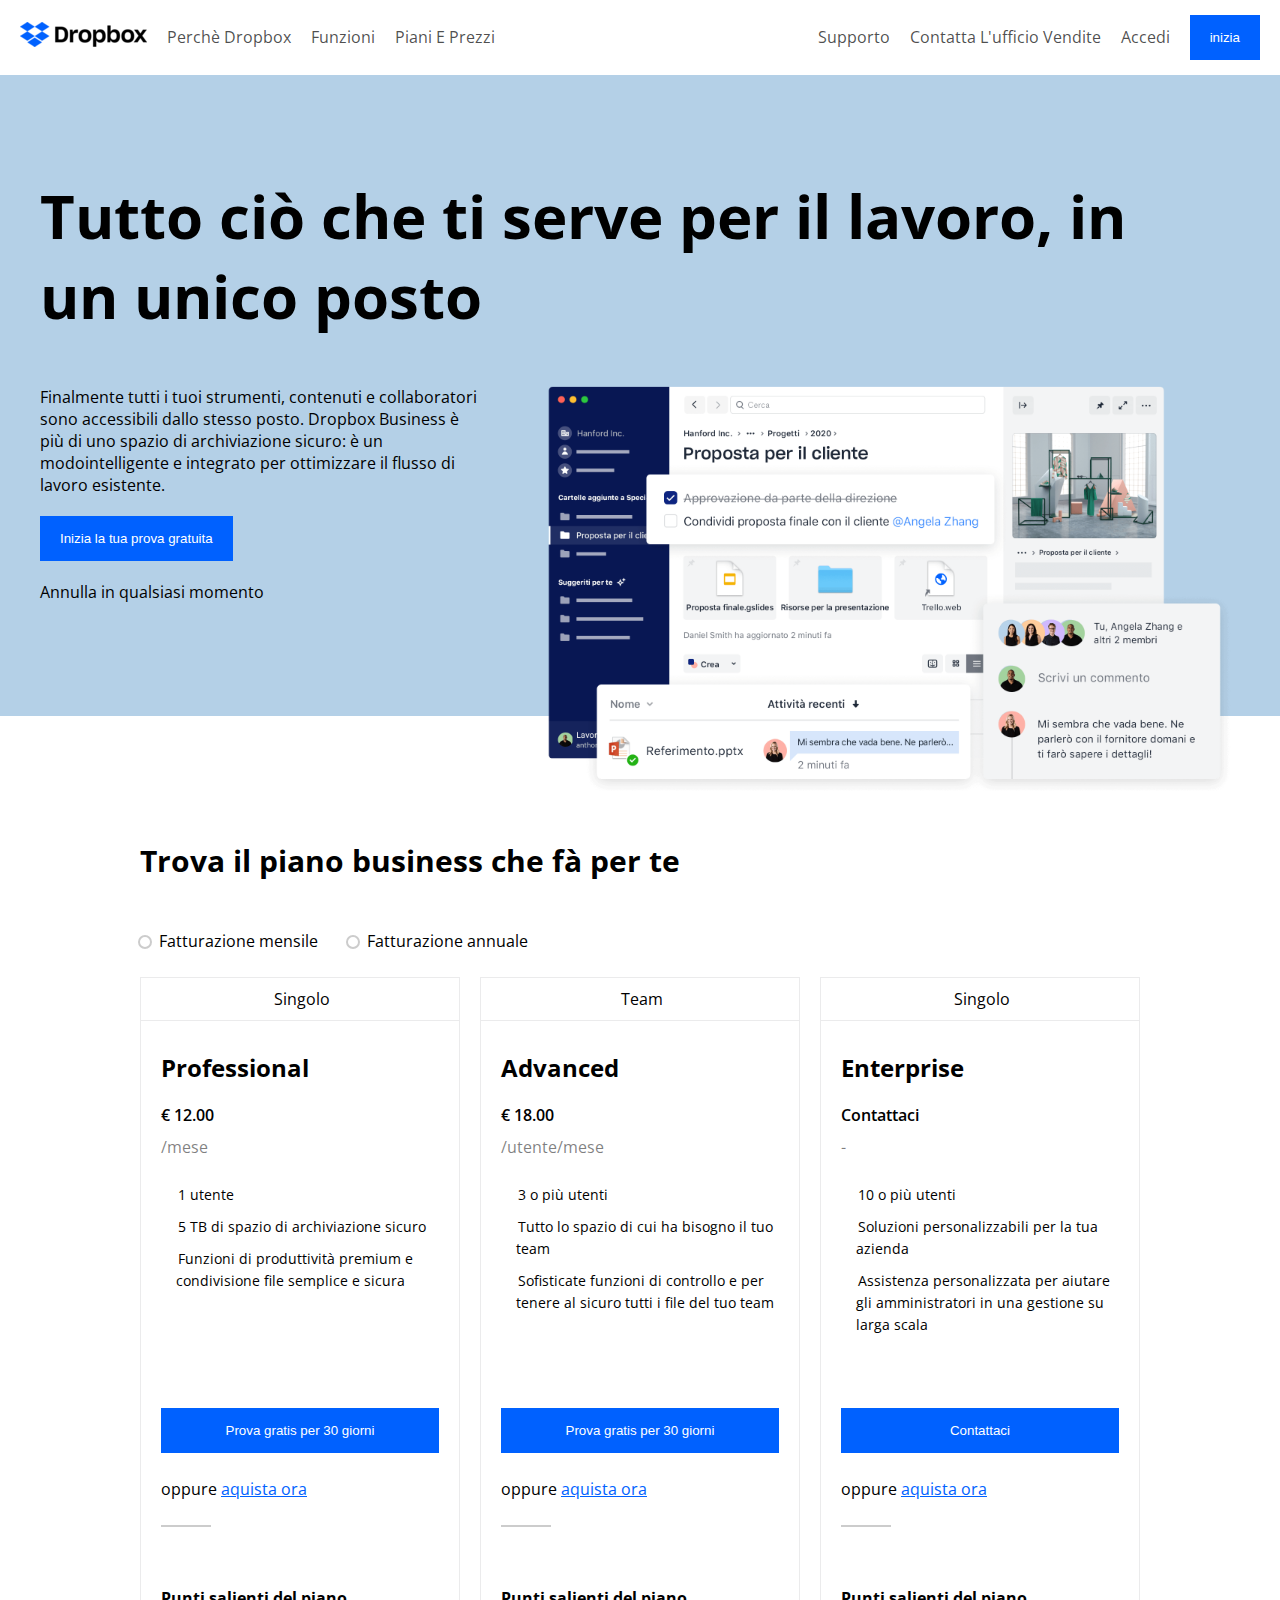
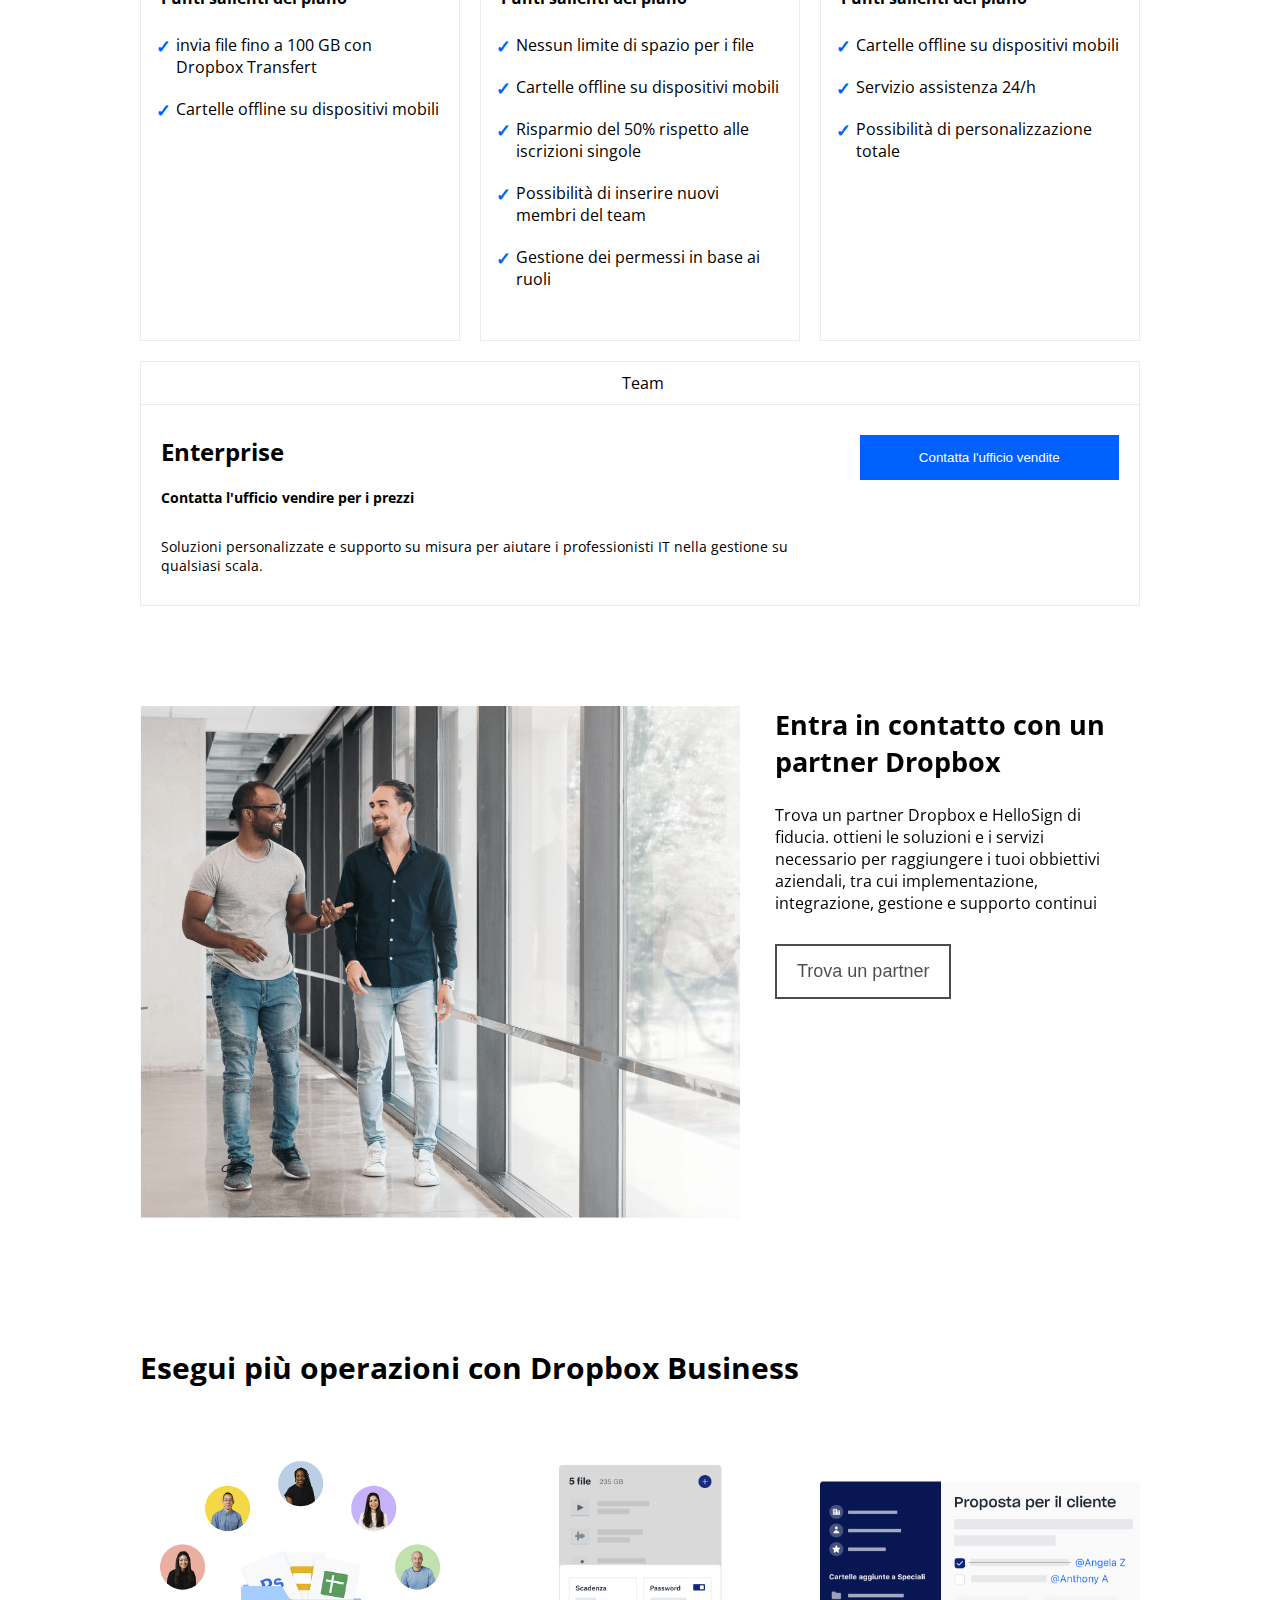
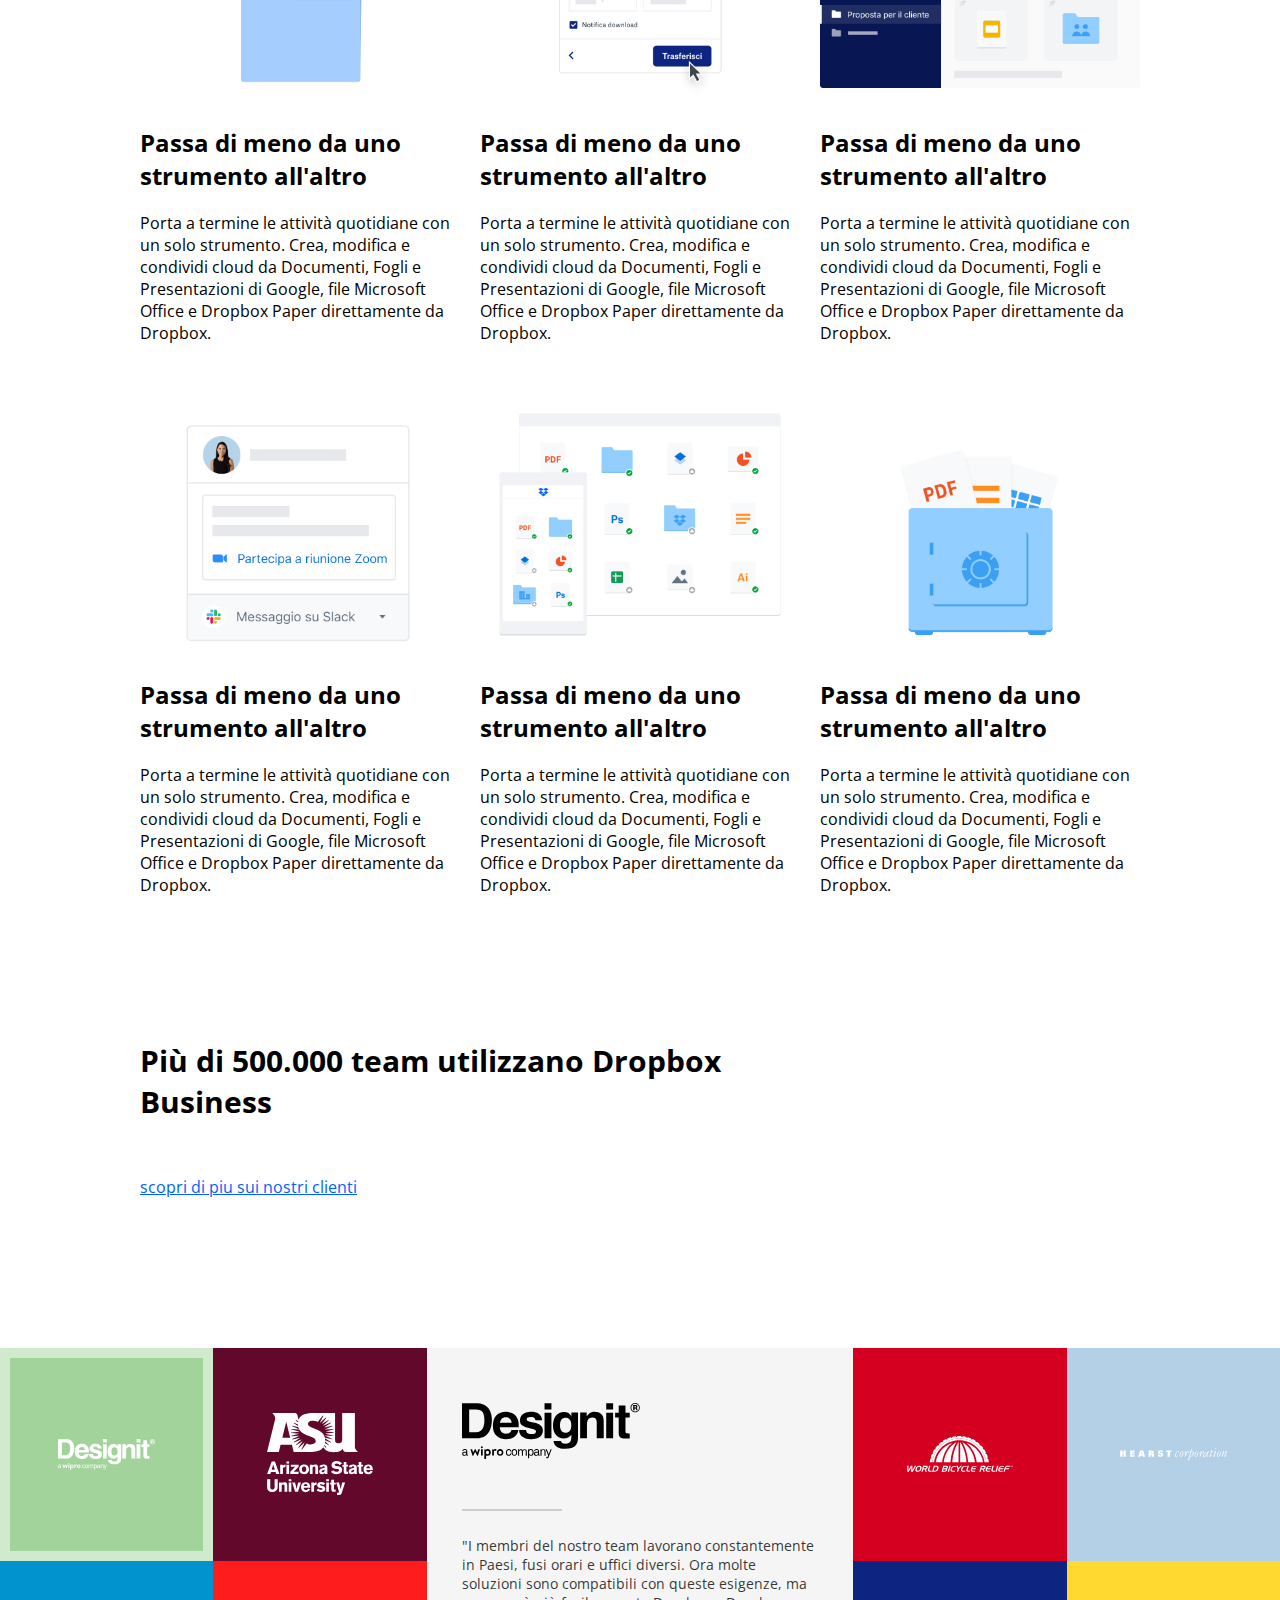
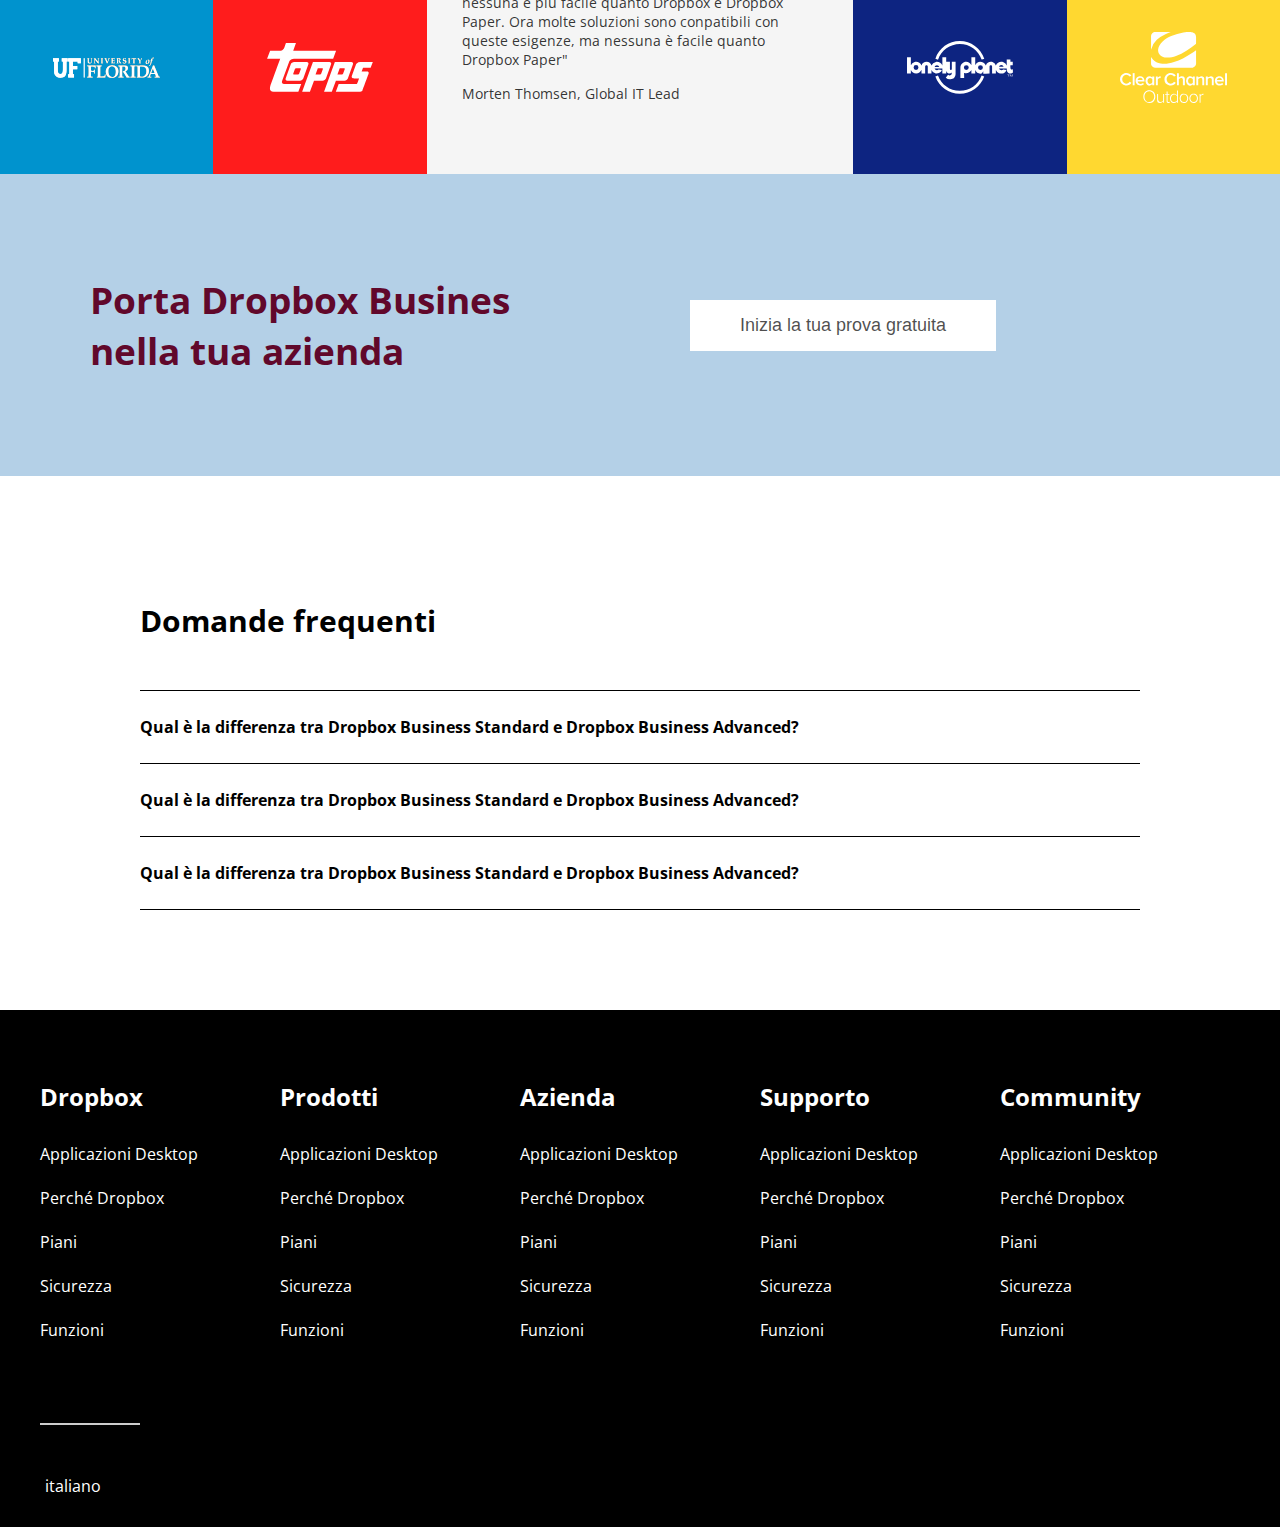
==== commit b6b8f4ca: "end exercize" ====
--- a/index.html
+++ b/index.html
@@ -23,7 +23,7 @@
     <!--style css-->
     <link rel="stylesheet" href="./css/style.css" />
   </head>
-  <body class="debug">
+  <body>
     <header>
       <nav class="page-nav">
         <ul>
--- a/css/style.css
+++ b/css/style.css
@@ -199,6 +199,25 @@
 
 .offers .plans-tipe * {
   cursor: pointer;
+}
+
+.offers .plans-tipe input[type="radio"] {
+  appearance: none;
+}
+
+.offers .plans-tipe input[type="radio"]::after {
+  content: "";
+  width: 1rem;
+  height: 1rem;
+  display: inline-block;
+  border-radius: 50%;
+  background-color: #fff;
+  outline: 0.2rem solid #ccc;
+  margin-right: 0.5rem;
+}
+
+.offers .plans-tipe input[type="radio"]:checked:after {
+  outline: 0.5rem solid #0061ff;
 }
 
 /*-----------
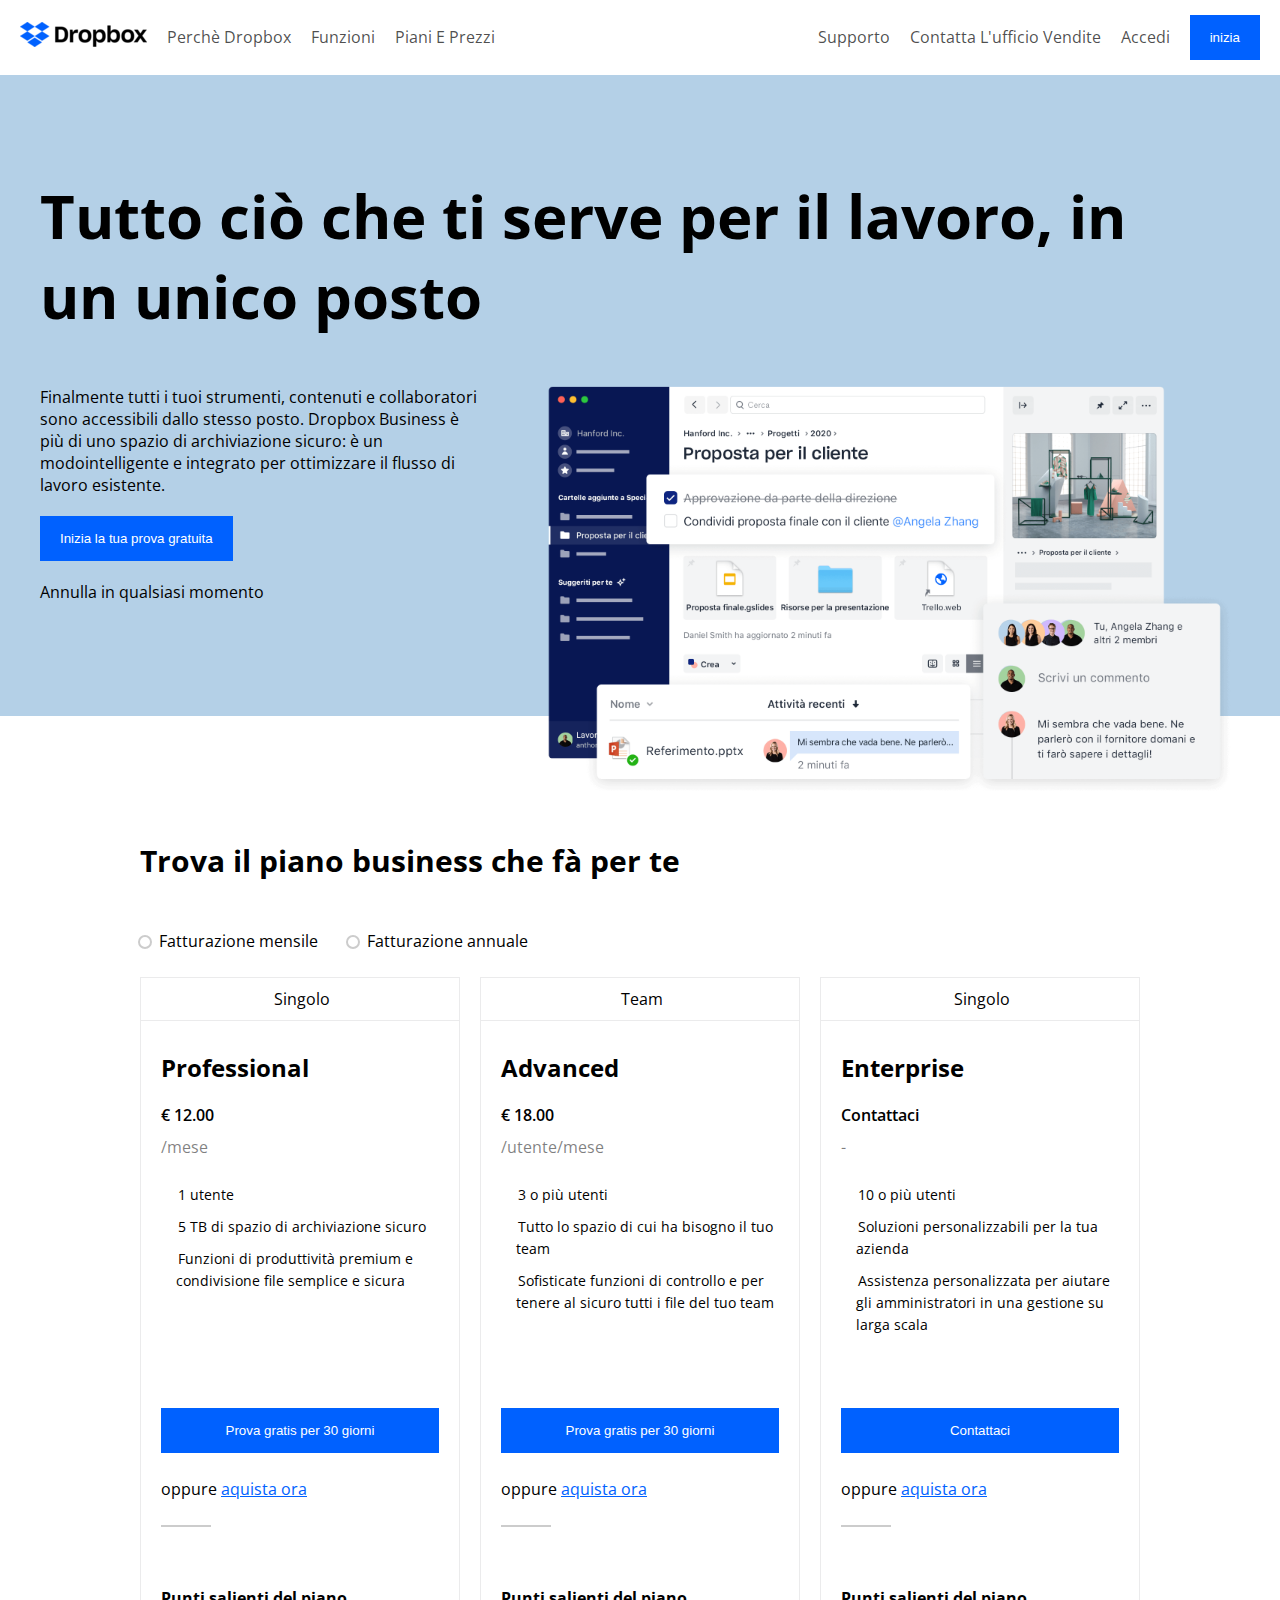
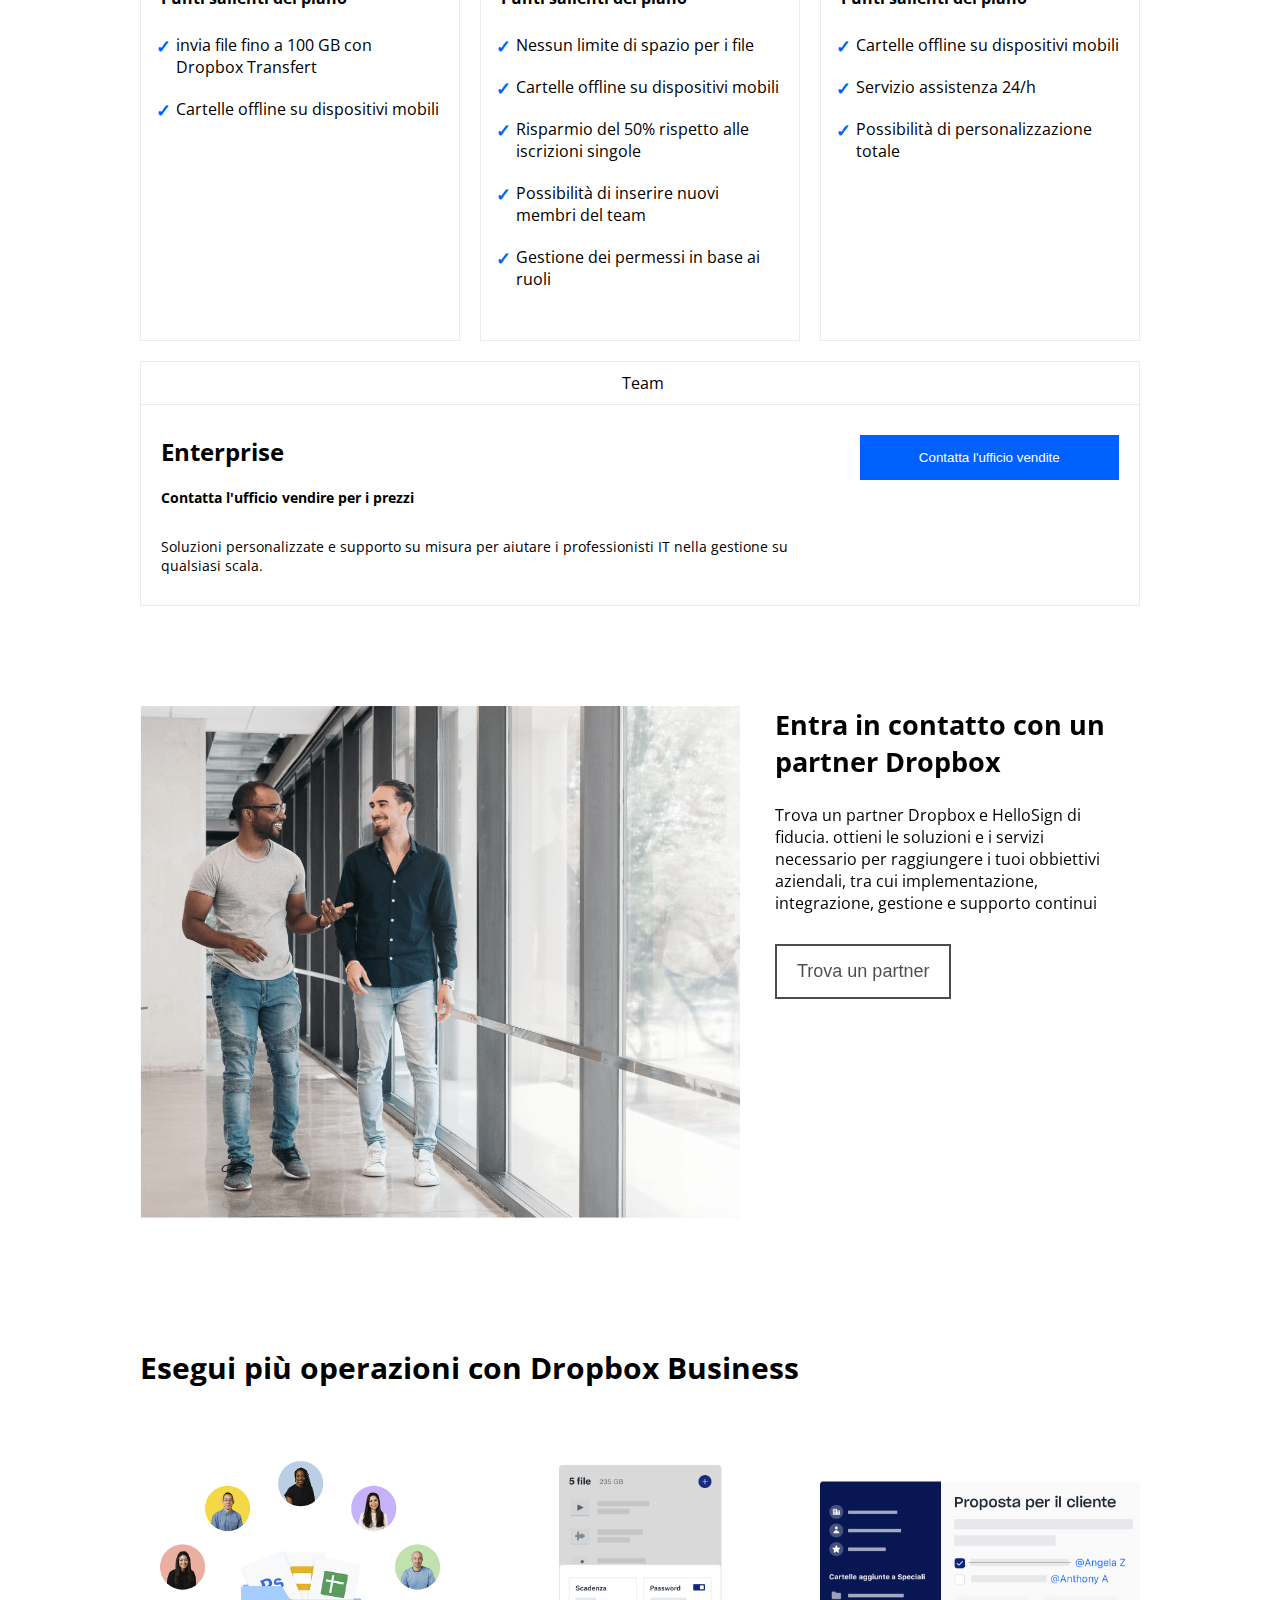
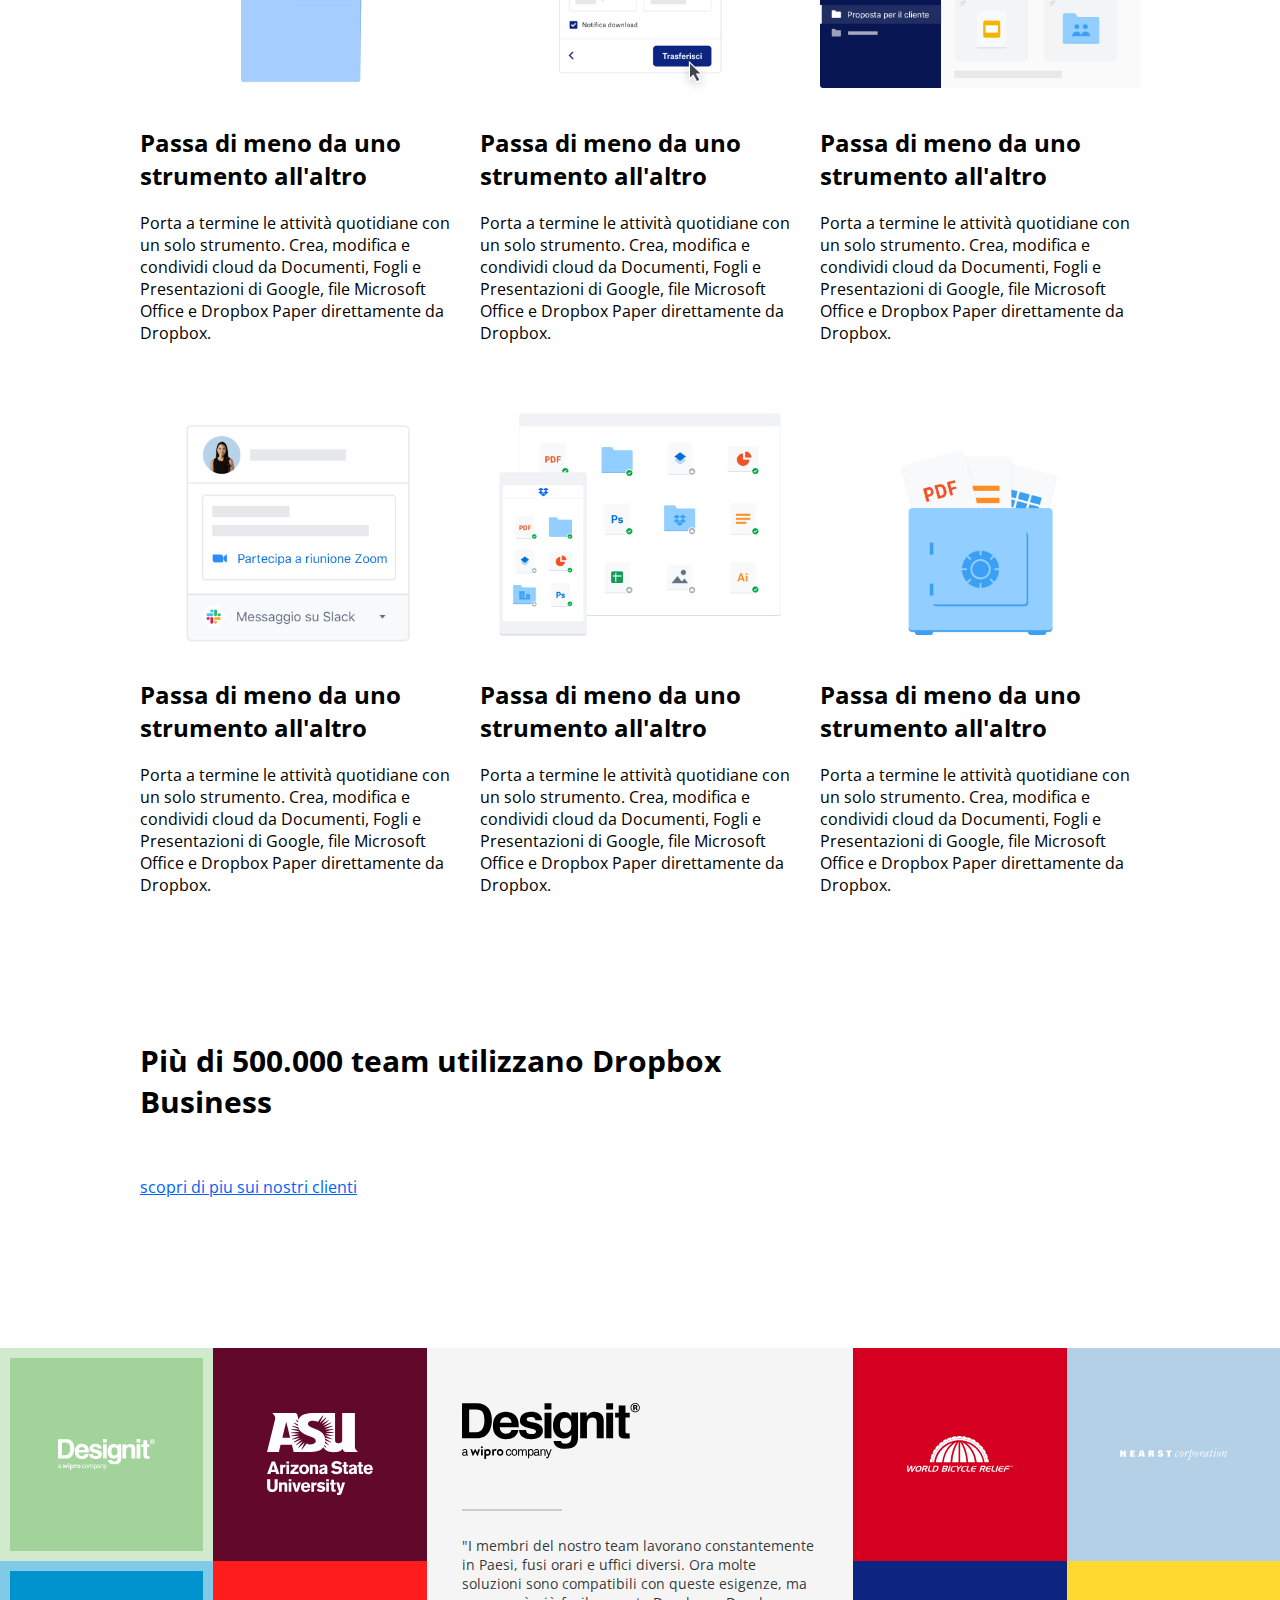
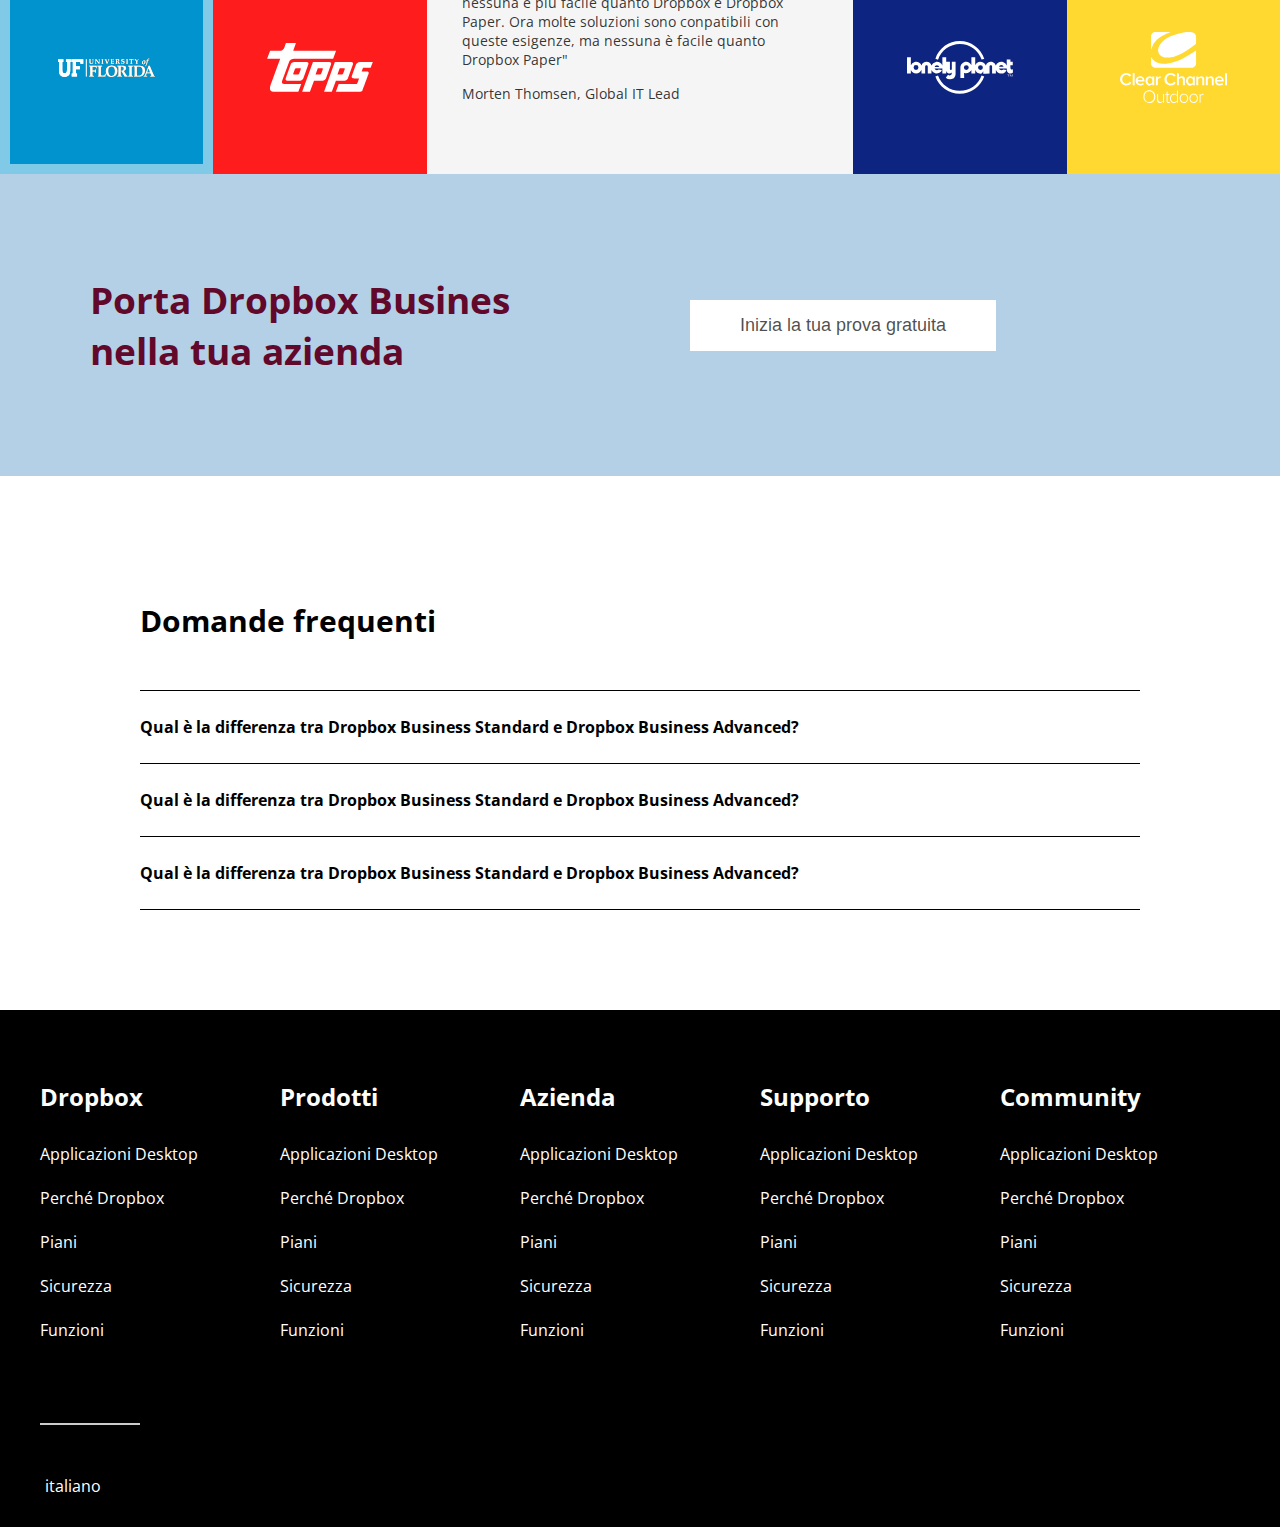
==== commit feccce00: "add hidden list strutture to header" ====
--- a/index.html
+++ b/index.html
@@ -83,7 +83,9 @@
                   <span> Annulla in qualsiasi momento </span>
                 </div>
 
-                <i class="fa-solid fa-arrow-down hero-icon"></i>
+                <a href="#offers-section">
+                  <i class="fa-solid fa-arrow-down hero-icon"></i>
+                </a>
               </div>
               <!--hero left-->
               <div class="right">
@@ -102,7 +104,7 @@
       </section>
       <!--end hero section-->
 
-      <section class="offers">
+      <section id="offers-section" class="offers">
         <div class="small-container">
           <h2>Trova il piano business che fà per te</h2>
           <div class="plans-tipe">
@@ -448,7 +450,7 @@
         </div>
         <div class="partners-container flex">
           <div class="left">
-            <div>
+            <div class="active">
               <img src="./img/designit.svg" alt="logo designit" />
             </div>
             <div>
@@ -457,7 +459,7 @@
                 alt="logo arizona state university"
               />
             </div>
-            <div>
+            <div class="active">
               <img
                 src="./img/university_of_florida.svg"
                 alt="logo university of florida"
@@ -556,19 +558,29 @@
             <h3>Dropbox</h3>
             <ul>
               <li>
-                <a href=""> Applicazioni desktop </a>
-              </li>
-              <li>
-                <a href=""> Perché Dropbox </a>
-              </li>
-              <li>
-                <a href=""> Piani </a>
-              </li>
-              <li>
-                <a href=""> Sicurezza </a>
-              </li>
-              <li>
-                <a href=""> funzioni </a>
+                <a href="">
+                  <span>Applicazioni desktop</span>
+                </a>
+              </li>
+              <li>
+                <a href="">
+                  <span> Perché Dropbox</span>
+                </a>
+              </li>
+              <li>
+                <a href="">
+                  <span>Piani</span>
+                </a>
+              </li>
+              <li>
+                <a href="">
+                  <span> Sicurezza </span>
+                </a>
+              </li>
+              <li>
+                <a href="">
+                  <span> funzioni </span>
+                </a>
               </li>
             </ul>
           </div>
@@ -577,19 +589,29 @@
             <h3>Prodotti</h3>
             <ul>
               <li>
-                <a href=""> Applicazioni desktop </a>
-              </li>
-              <li>
-                <a href=""> Perché Dropbox </a>
-              </li>
-              <li>
-                <a href=""> Piani </a>
-              </li>
-              <li>
-                <a href=""> Sicurezza </a>
-              </li>
-              <li>
-                <a href=""> funzioni </a>
+                <a href="">
+                  <span>Applicazioni desktop</span>
+                </a>
+              </li>
+              <li>
+                <a href="">
+                  <span> Perché Dropbox</span>
+                </a>
+              </li>
+              <li>
+                <a href="">
+                  <span>Piani</span>
+                </a>
+              </li>
+              <li>
+                <a href="">
+                  <span> Sicurezza </span>
+                </a>
+              </li>
+              <li>
+                <a href="">
+                  <span> funzioni </span>
+                </a>
               </li>
             </ul>
           </div>
@@ -598,19 +620,29 @@
             <h3>Azienda</h3>
             <ul>
               <li>
-                <a href=""> Applicazioni desktop </a>
-              </li>
-              <li>
-                <a href=""> Perché Dropbox </a>
-              </li>
-              <li>
-                <a href=""> Piani </a>
-              </li>
-              <li>
-                <a href=""> Sicurezza </a>
-              </li>
-              <li>
-                <a href=""> funzioni </a>
+                <a href="">
+                  <span>Applicazioni desktop</span>
+                </a>
+              </li>
+              <li>
+                <a href="">
+                  <span> Perché Dropbox</span>
+                </a>
+              </li>
+              <li>
+                <a href="">
+                  <span>Piani</span>
+                </a>
+              </li>
+              <li>
+                <a href="">
+                  <span> Sicurezza </span>
+                </a>
+              </li>
+              <li>
+                <a href="">
+                  <span> funzioni </span>
+                </a>
               </li>
             </ul>
           </div>
@@ -619,19 +651,29 @@
             <h3>Supporto</h3>
             <ul>
               <li>
-                <a href=""> Applicazioni desktop </a>
-              </li>
-              <li>
-                <a href=""> Perché Dropbox </a>
-              </li>
-              <li>
-                <a href=""> Piani </a>
-              </li>
-              <li>
-                <a href=""> Sicurezza </a>
-              </li>
-              <li>
-                <a href=""> funzioni </a>
+                <a href="">
+                  <span>Applicazioni desktop</span>
+                </a>
+              </li>
+              <li>
+                <a href="">
+                  <span> Perché Dropbox</span>
+                </a>
+              </li>
+              <li>
+                <a href="">
+                  <span>Piani</span>
+                </a>
+              </li>
+              <li>
+                <a href="">
+                  <span> Sicurezza </span>
+                </a>
+              </li>
+              <li>
+                <a href="">
+                  <span> funzioni </span>
+                </a>
               </li>
             </ul>
           </div>
@@ -640,19 +682,29 @@
             <h3>Community</h3>
             <ul>
               <li>
-                <a href=""> Applicazioni desktop </a>
-              </li>
-              <li>
-                <a href=""> Perché Dropbox </a>
-              </li>
-              <li>
-                <a href=""> Piani </a>
-              </li>
-              <li>
-                <a href=""> Sicurezza </a>
-              </li>
-              <li>
-                <a href=""> funzioni </a>
+                <a href="">
+                  <span>Applicazioni desktop</span>
+                </a>
+              </li>
+              <li>
+                <a href="">
+                  <span> Perché Dropbox</span>
+                </a>
+              </li>
+              <li>
+                <a href="">
+                  <span>Piani</span>
+                </a>
+              </li>
+              <li>
+                <a href="">
+                  <span> Sicurezza </span>
+                </a>
+              </li>
+              <li>
+                <a href="">
+                  <span> funzioni </span>
+                </a>
               </li>
             </ul>
           </div>
--- a/css/style.css
+++ b/css/style.css
@@ -11,6 +11,7 @@
 
 :root {
   font-size: 62.5%;
+  scroll-behavior: smooth;
 }
 
 body {
@@ -80,6 +81,10 @@
 .underline {
   text-decoration: underline;
   color: #0061ff;
+}
+
+.partners-container .active {
+  border: 1rem solid rgba(255, 255, 255, 0.5);
 }
 
 .my-row {
@@ -173,9 +178,13 @@
   margin-bottom: 2rem;
 }
 
+section.hero .hero-container .hero-bottom .left a {
+  padding: 1rem;
+}
 section.hero .hero-container .hero-bottom .left .hero-icon {
   margin-bottom: 10rem;
   font-size: 4rem;
+  color: #000;
 }
 
 section.hero .hero-container .hero-bottom .right {
@@ -484,7 +493,6 @@
 
 .partners .partners-container .left div:nth-child(1) {
   background-color: #a2d39b;
-  border: 1rem solid #d1e9cd;
 }
 
 .partners .partners-container .left div:nth-child(2) {
@@ -553,10 +561,12 @@
   align-items: center;
   justify-content: space-between;
   font-weight: 700;
+  transition: background-color 500ms ease-in-out;
 }
 
 .questions-list .question i {
   font-size: 1.2rem;
+  transition: transform 500ms ease-in-out;
 }
 
 .questions-list .question:nth-child(1) {
@@ -599,11 +609,16 @@
 }
 
 footer ul li a {
+  width: 100%;
   display: inline-block;
   color: #fff;
   padding-block: 1rem;
   padding-right: 2rem;
   text-transform: capitalize;
+}
+
+footer ul li a span {
+  display: inline-block;
 }
 
 footer .linguage-container {
@@ -653,7 +668,7 @@
   opacity: 1;
 }
 
-footer ul li a::after {
+footer ul li a span::after {
   content: "";
   width: 0;
   height: 0.2rem;
@@ -663,9 +678,15 @@
   background-color: #0061ff;
   transition: width 800ms ease-in-out;
 }
-
-footer ul li:hover a::after {
+footer ul li:hover a span::after {
   width: 100%;
+}
+.questions-list .question:hover {
+  background-color: rgba(0, 0, 0, 0.1);
+}
+
+.questions-list .question:hover i {
+  transform: rotate(-90deg);
 }
 
 /*------------
